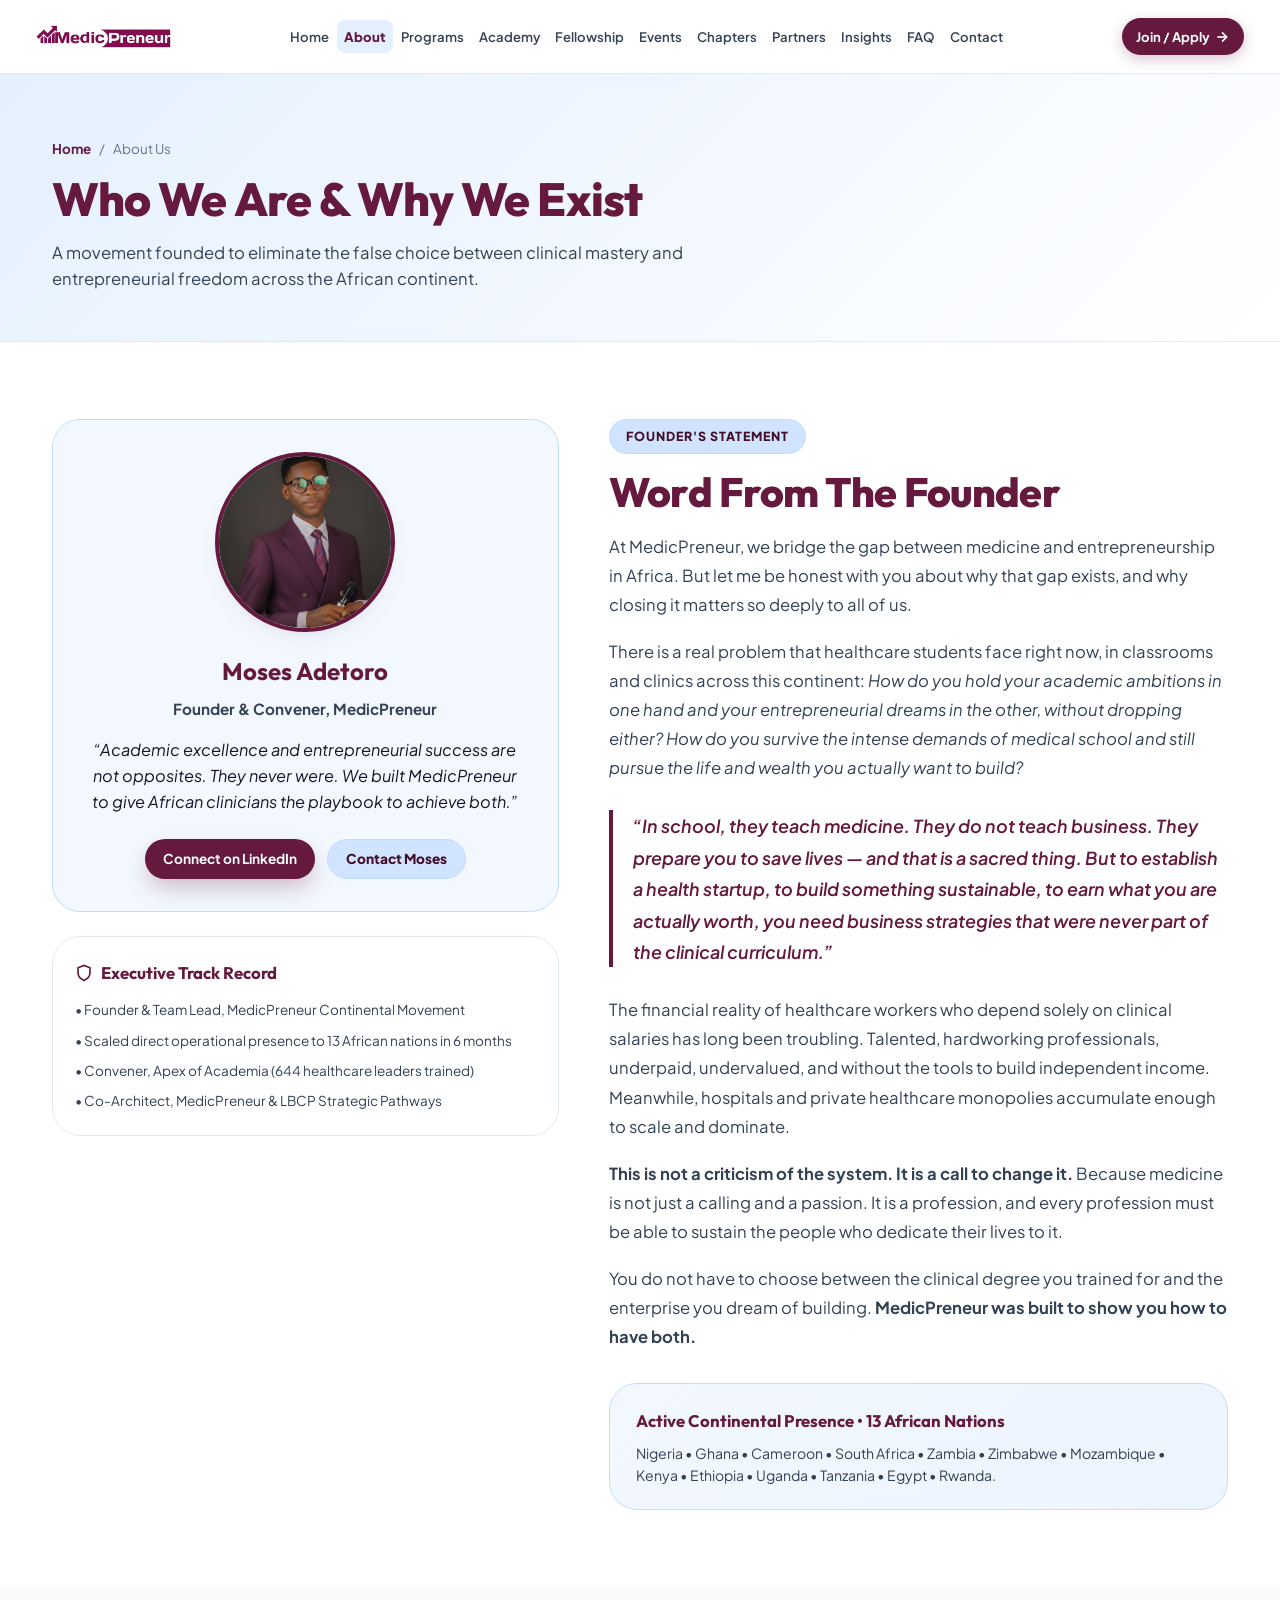
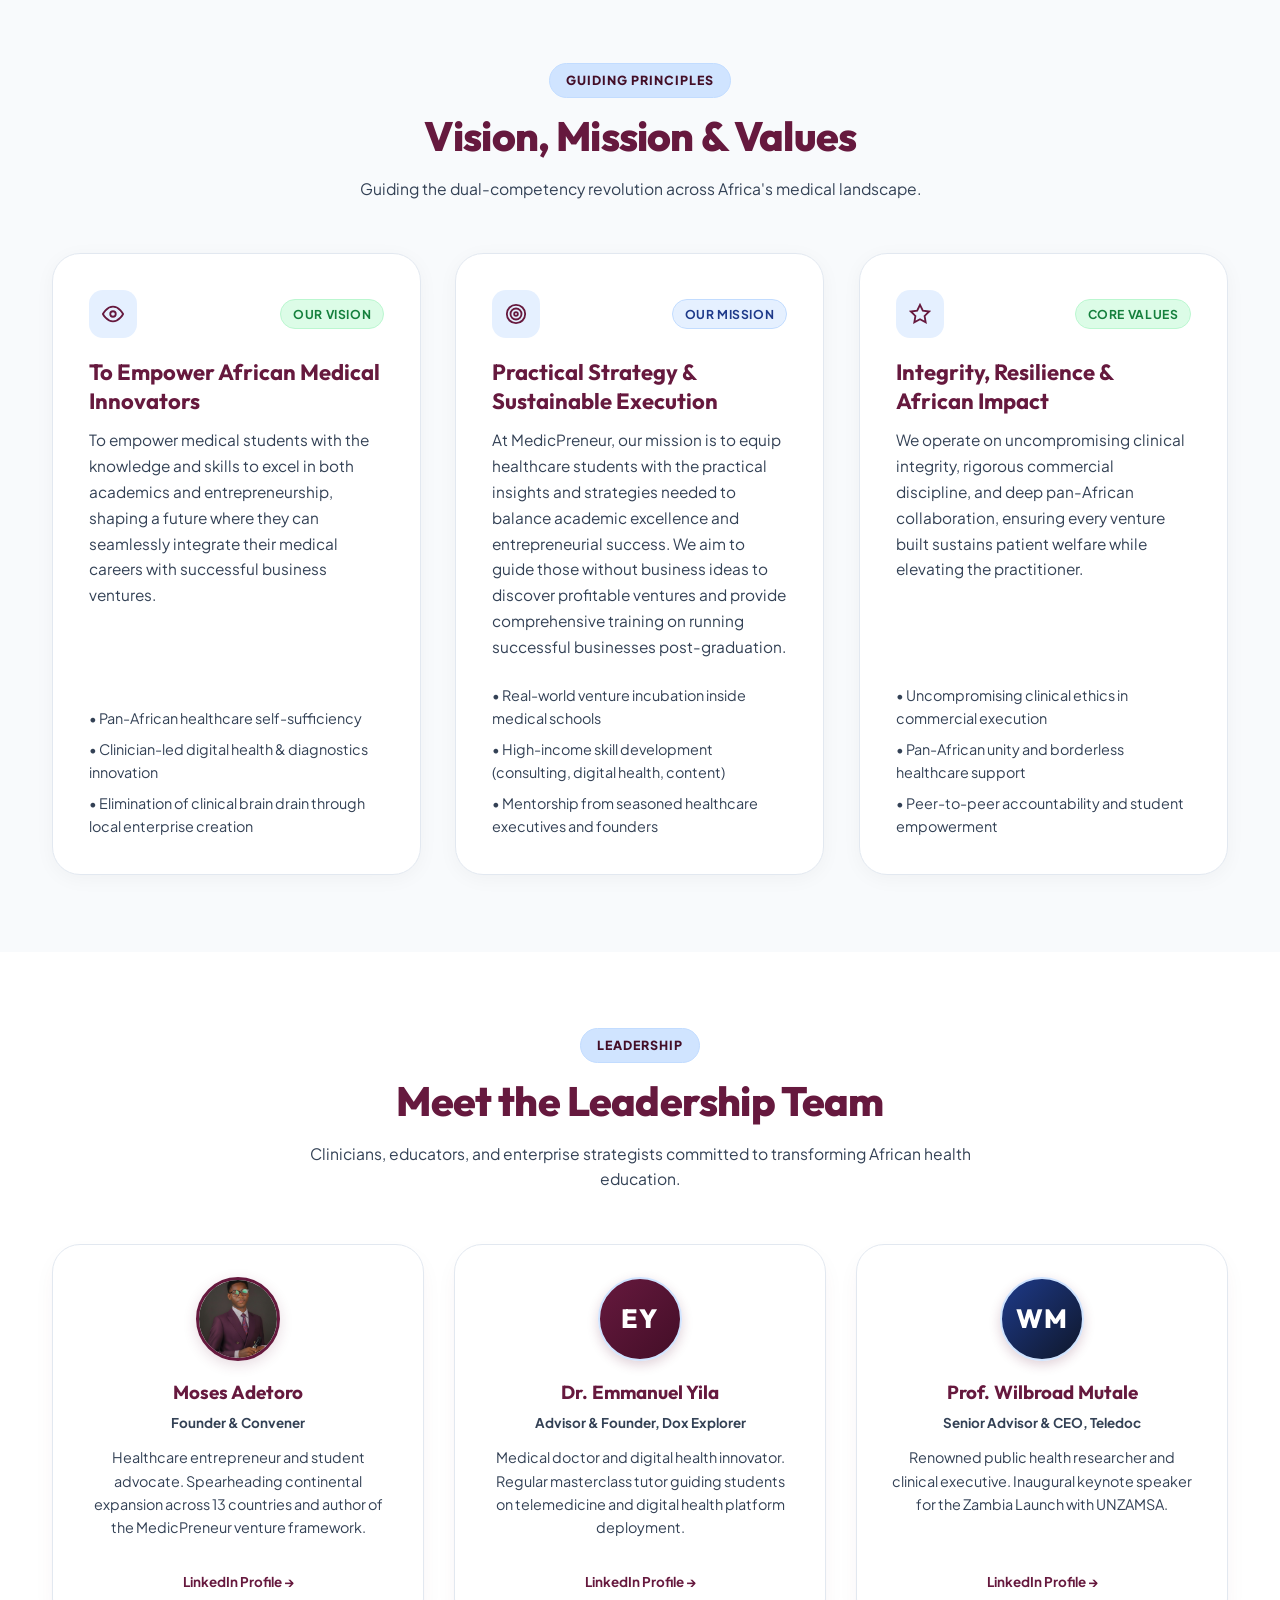
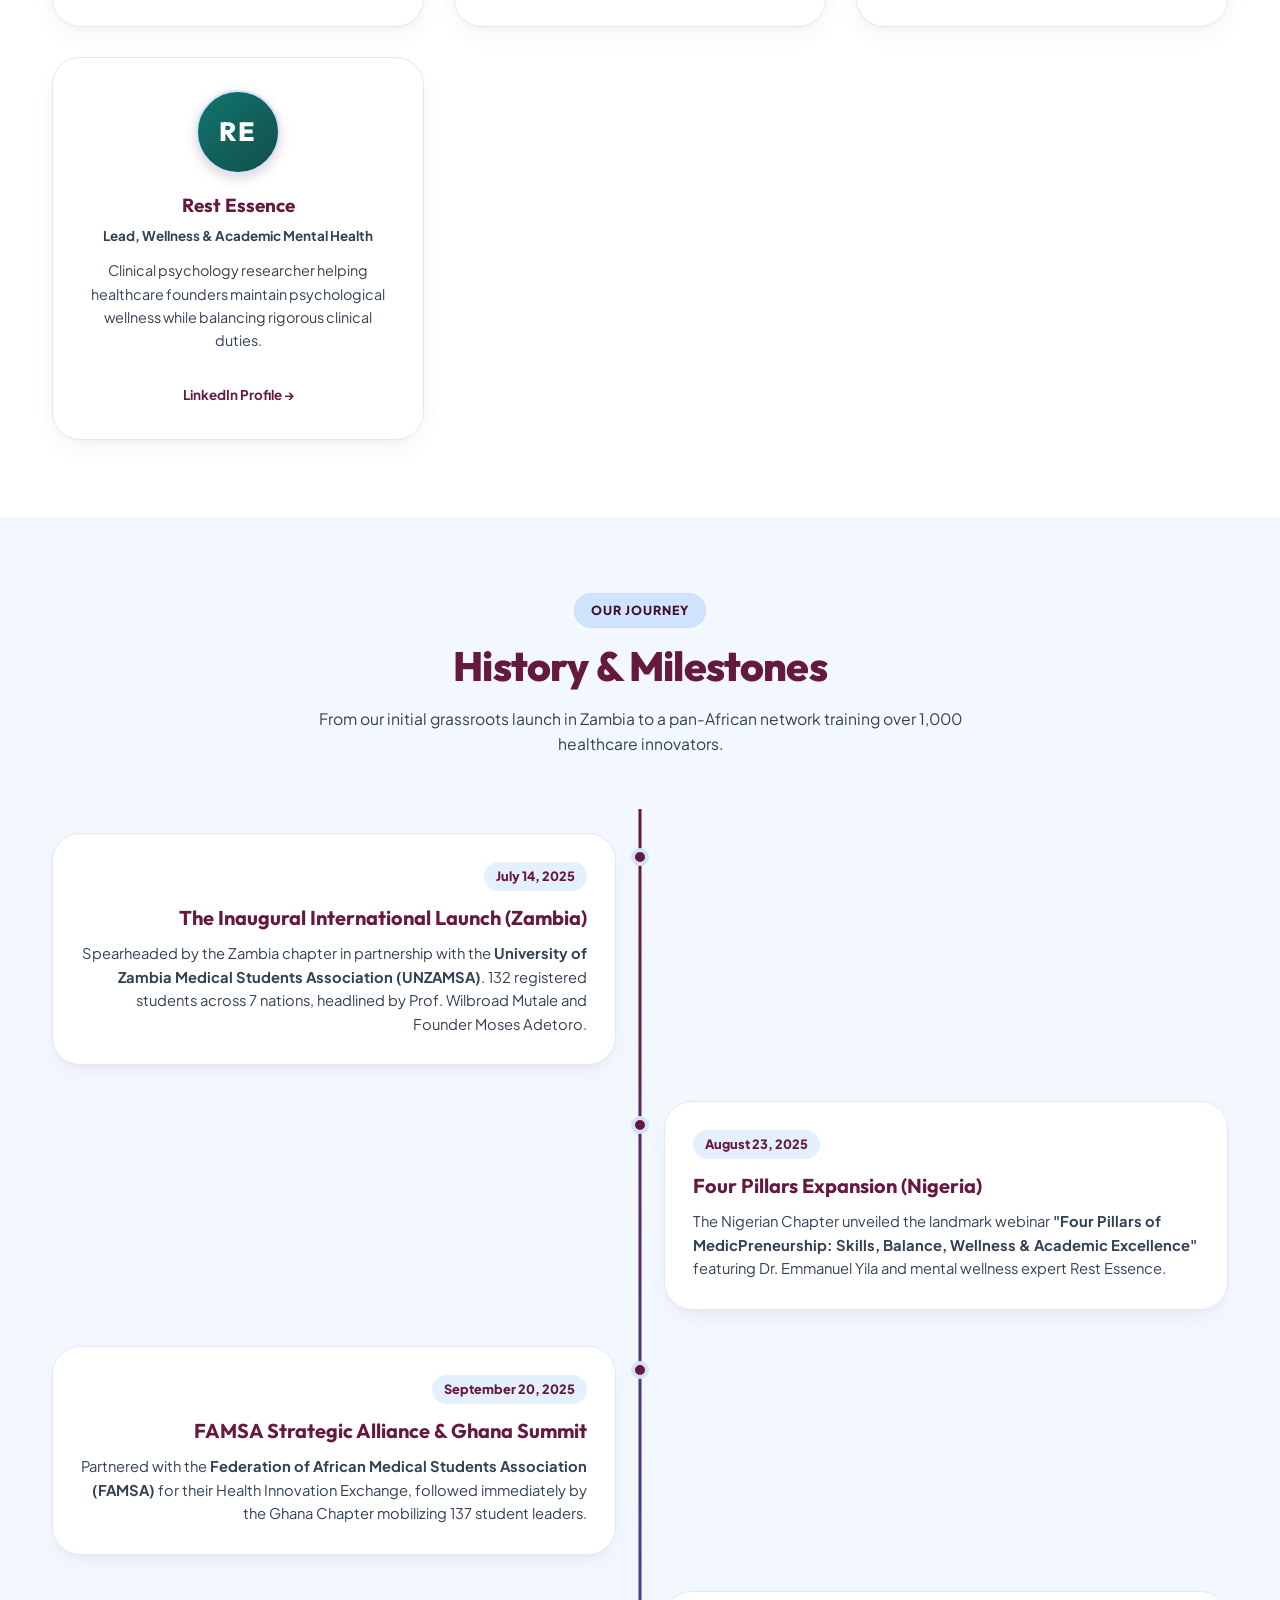
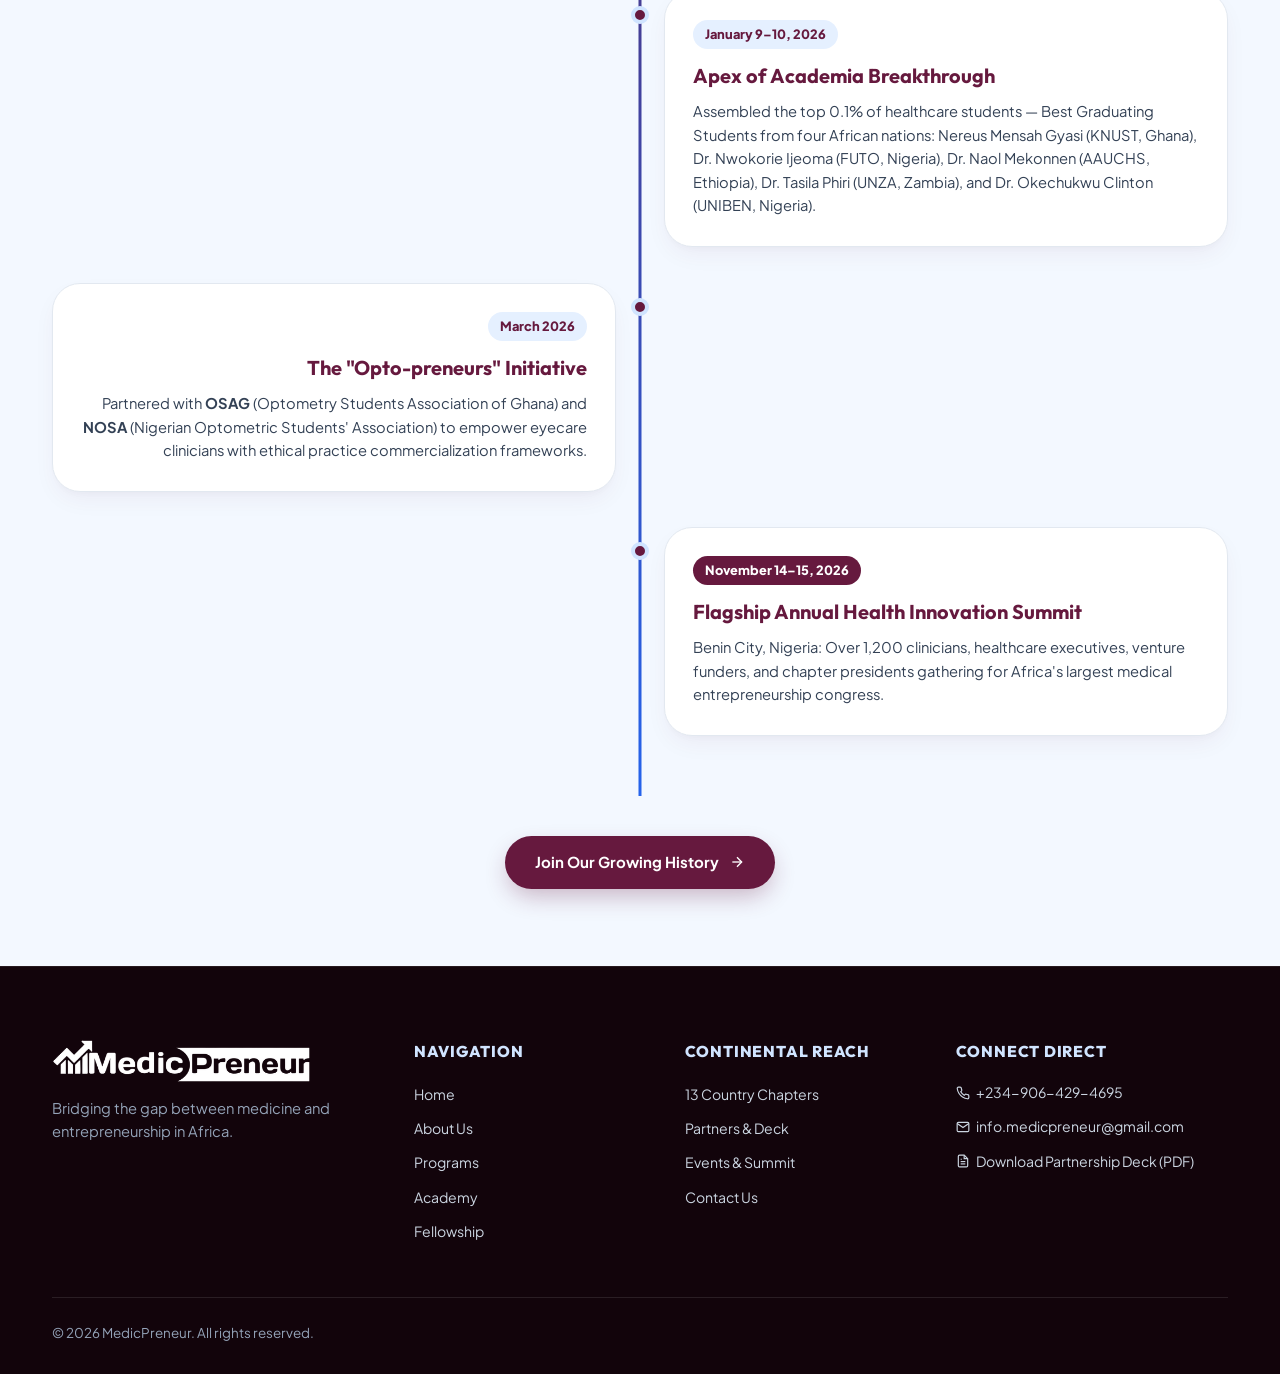
==== about.html @ ef079a03 "Initial commit: MedicPreneur official website with responsive navigation and PRD implementation" ====
<!DOCTYPE html>
<html lang="en">
<head>
  <meta charset="UTF-8">
  <meta name="viewport" content="width=device-width, initial-scale=1.0">
  <title>About Us | MedicPreneur - Founder's Story, Team &amp; Impact</title>
  <meta name="description" content="Discover the story behind MedicPreneur, founded by Moses Adetoro to bridge medicine and entrepreneurship across 13 African nations. Meet our leadership team and explore our journey.">

  <!-- Google Fonts -->
  <link rel="preconnect" href="https://fonts.googleapis.com">
  <link rel="preconnect" href="https://fonts.gstatic.com" crossorigin>
  <link href="https://fonts.googleapis.com/css2?family=Outfit:wght@500;600;700;800&family=Plus+Jakarta+Sans:wght@400;500;600;700;800&display=swap" rel="stylesheet">

  <link rel="stylesheet" href="styles.css">
</head>
<body>
  <div id="scroll-progress" class="scroll-progress-bar" aria-hidden="true"></div>

  <!-- Header -->
  <header class="navbar-wrapper" id="site-header">
    <div class="navbar-container">
      <a href="index.html" class="navbar-brand" aria-label="MedicPreneur Home">
        <img src="assets/images/medicpreneur_logo_clean.png" alt="MedicPreneur Logo" class="brand-logo-img">
      </a>

      <nav class="navbar-links" aria-label="Main Navigation">
        <ul class="nav-menu">
          <li><a href="index.html" class="nav-item">Home</a></li>
          <li><a href="about.html" class="nav-item active">About</a></li>
          <li><a href="programs.html" class="nav-item">Programs</a></li>
          <li><a href="academy.html" class="nav-item">Academy</a></li>
          <li><a href="fellowship.html" class="nav-item">Fellowship</a></li>
          <li><a href="events.html" class="nav-item">Events</a></li>
          <li><a href="chapters.html" class="nav-item">Chapters</a></li>
          <li><a href="partners.html" class="nav-item">Partners</a></li>
          <li><a href="blog.html" class="nav-item">Insights</a></li>
          <li><a href="faq.html" class="nav-item">FAQ</a></li>
          <li><a href="contact.html" class="nav-item">Contact</a></li>
        </ul>
      </nav>

      <div class="navbar-controls">
        <a href="apply.html" class="global-cta-btn">
          <span>Join / Apply</span>
          <svg viewBox="0 0 24 24" width="16" height="16" stroke="currentColor" stroke-width="2.5" fill="none"><path d="M5 12h14"></path><path d="m12 5 7 7-7 7"></path></svg>
        </a>

        <button id="mobile-toggle-btn" class="mobile-toggle-btn" aria-label="Open Navigation Menu">
          <span class="nav-icon-bar"></span>
          <span class="nav-icon-bar"></span>
          <span class="nav-icon-bar"></span>
        </button>
      </div>
    </div>
  </header>

    <!-- Mobile Drawer -->
    <div id="mobile-nav-drawer" class="mobile-nav-drawer" aria-hidden="true">
      <div class="drawer-header-row">
        <img src="assets/images/medicpreneur_logo_clean.png" alt="MedicPreneur" class="drawer-brand-img">
        <button id="close-drawer-btn" class="drawer-close-btn">&times;</button>
      </div>

      <nav class="drawer-links-nav">
        <ul class="drawer-menu-list">
          <li><a href="index.html" class="drawer-link">Home</a></li>
          <li><a href="about.html" class="drawer-link active">About Us &amp; Founder's Vision</a></li>
          <li><a href="programs.html" class="drawer-link">Programs &amp; Bootcamp</a></li>
          <li><a href="academy.html" class="drawer-link">MedicPreneur Academy</a></li>
          <li><a href="fellowship.html" class="drawer-link">Fellowship Program</a></li>
          <li><a href="ambassadors.html" class="drawer-link">Ambassador Network</a></li>
          <li><a href="events.html" class="drawer-link">Events &amp; Webinars</a></li>
          <li><a href="chapters.html" class="drawer-link">African Country Chapters</a></li>
          <li><a href="partners.html" class="drawer-link">Partners &amp; Deck</a></li>
          <li><a href="blog.html" class="drawer-link">Insights &amp; Stories</a></li>
          <li><a href="faq.html" class="drawer-link">Frequently Asked Questions</a></li>
          <li><a href="contact.html" class="drawer-link">Contact &amp; Regional Hubs</a></li>
        </ul>
      </nav>

      <div class="drawer-footer-row">
        <a href="apply.html" class="btn btn-burgundy btn-full">Join the Community / Apply</a>
      </div>
    </div>
    <div id="drawer-backdrop" class="drawer-backdrop"></div>

  <main>
    <!-- Page Hero Header -->
    <section class="page-hero-header">
      <div class="container">
        <ul class="breadcrumbs-list">
          <li><a href="index.html">Home</a></li>
          <li><span>/</span></li>
          <li><span>About Us</span></li>
        </ul>
        <h1 class="page-title">Who We Are &amp; Why We Exist</h1>
        <p class="page-subtitle">
          A movement founded to eliminate the false choice between clinical mastery and entrepreneurial freedom across the African continent.
        </p>
      </div>
    </section>

    <!-- ==============================================
         1. OUR STORY & FOUNDER'S LETTER (PRD 6.2)
         ============================================== -->
    <section class="section-spacing" style="background-color: #FFFFFF;">
      <div class="container">
        <div class="responsive-grid-story">
          <!-- Founder Image & Profile Card -->
          <div class="reveal-on-scroll">
            <div style="background-color: var(--blue-tint); border-radius: var(--radius-xl); padding: 32px; border: 1.5px solid var(--border-blue); text-align: center;">
              <img src="assets/images/founder_moses_adetoro.jpg" alt="Moses Adetoro - Founder of MedicPreneur" style="width: 180px; height: 180px; border-radius: 50%; object-fit: cover; margin: 0 auto 20px; border: 4px solid var(--burgundy-primary); box-shadow: var(--shadow-card);">
              <h3 style="font-family: var(--font-display); font-size: 1.5rem; color: var(--burgundy-primary); margin-bottom: 4px;">Moses Adetoro</h3>
              <span style="font-size: 0.95rem; font-weight: 700; color: var(--text-secondary); display: block; margin-bottom: 16px;">Founder &amp; Convener, MedicPreneur</span>
              <p style="font-style: italic; color: var(--text-main); font-size: 1.02rem; line-height: 1.6; margin-bottom: 24px;">
                &ldquo;Academic excellence and entrepreneurial success are not opposites. They never were. We built MedicPreneur to give African clinicians the playbook to achieve both.&rdquo;
              </p>
              <div style="display: flex; justify-content: center; gap: 12px; flex-wrap: wrap;">
                <a href="https://linkedin.com" target="_blank" class="btn btn-sm btn-burgundy">Connect on LinkedIn</a>
                <a href="contact.html" class="btn btn-sm btn-light-blue">Contact Moses</a>
              </div>
            </div>

            <!-- Founder Credentials Box (Replaces generic desk photo) -->
            <div style="margin-top: 24px; background: var(--bg-surface); border: 1.5px solid var(--border-light); border-radius: var(--radius-xl); padding: 22px; box-shadow: var(--shadow-sm);">
              <h4 style="font-family: var(--font-display); font-size: 1.05rem; color: var(--burgundy-primary); margin-bottom: 12px; display: flex; align-items: center; gap: 8px;">
                <svg viewBox="0 0 24 24" width="18" height="18" stroke="currentColor" stroke-width="2.2" fill="none"><path d="M12 22s8-4 8-10V5l-8-3-8 3v7c0 6 8 10 8 10z"></path></svg>
                <span>Executive Track Record</span>
              </h4>
              <ul style="font-size: 0.85rem; color: var(--text-secondary); line-height: 1.65; display: flex; flex-direction: column; gap: 8px;">
                <li>&bull; Founder &amp; Team Lead, MedicPreneur Continental Movement</li>
                <li>&bull; Scaled direct operational presence to 13 African nations in 6 months</li>
                <li>&bull; Convener, Apex of Academia (644 healthcare leaders trained)</li>
                <li>&bull; Co-Architect, MedicPreneur &amp; LBCP Strategic Pathways</li>
              </ul>
            </div>
          </div>

          <!-- The Narrative -->
          <div class="reveal-on-scroll">
            <span class="eyebrow-pill">FOUNDER'S STATEMENT</span>
            <h2 class="section-heading">Word From The Founder</h2>
            
            <div style="font-size: 1.04rem; line-height: 1.75; color: var(--text-secondary); display: flex; flex-direction: column; gap: 18px;">
              <p>
                At MedicPreneur, we bridge the gap between medicine and entrepreneurship in Africa. But let me be honest with you about why that gap exists, and why closing it matters so deeply to all of us.
              </p>
              <p>
                There is a real problem that healthcare students face right now, in classrooms and clinics across this continent: <em>How do you hold your academic ambitions in one hand and your entrepreneurial dreams in the other, without dropping either? How do you survive the intense demands of medical school and still pursue the life and wealth you actually want to build?</em>
              </p>
              
              <blockquote style="border-left: 4px solid var(--burgundy-primary); padding-left: 20px; font-style: italic; color: var(--burgundy-primary); font-weight: 600; font-size: 1.12rem; margin: 10px 0;">
                &ldquo;In school, they teach medicine. They do not teach business. They prepare you to save lives &mdash; and that is a sacred thing. But to establish a health startup, to build something sustainable, to earn what you are actually worth, you need business strategies that were never part of the clinical curriculum.&rdquo;
              </blockquote>

              <p>
                The financial reality of healthcare workers who depend solely on clinical salaries has long been troubling. Talented, hardworking professionals, underpaid, undervalued, and without the tools to build independent income. Meanwhile, hospitals and private healthcare monopolies accumulate enough to scale and dominate.
              </p>
              <p>
                <strong>This is not a criticism of the system. It is a call to change it.</strong> Because medicine is not just a calling and a passion. It is a profession, and every profession must be able to sustain the people who dedicate their lives to it.
              </p>
              <p>
                You do not have to choose between the clinical degree you trained for and the enterprise you dream of building. <strong>MedicPreneur was built to show you how to have both.</strong>
              </p>
              
              <!-- Continental Coverage Callout (Replaces duplicate workshop photo) -->
              <div style="margin-top: 14px; background: linear-gradient(135deg, var(--blue-tint) 0%, rgba(208, 228, 255, 0.4) 100%); border: 1.5px solid var(--border-blue); border-radius: var(--radius-xl); padding: 22px 26px;">
                <strong style="color: var(--burgundy-primary); font-family: var(--font-display); font-size: 1.05rem; display: block; margin-bottom: 6px;">
                  Active Continental Presence &bull; 13 African Nations
                </strong>
                <p style="font-size: 0.88rem; color: var(--text-secondary); line-height: 1.6; margin: 0;">
                  Nigeria &bull; Ghana &bull; Cameroon &bull; South Africa &bull; Zambia &bull; Zimbabwe &bull; Mozambique &bull; Kenya &bull; Ethiopia &bull; Uganda &bull; Tanzania &bull; Egypt &bull; Rwanda.
                </p>
              </div>
            </div>
          </div>
        </div>
      </div>
    </section>

    <!-- ==============================================
         2. VISION & MISSION (PRD 6.2)
         ============================================== -->
    <section class="section-spacing" style="background-color: var(--bg-main);">
      <div class="container">
        <div class="section-title-wrap text-center reveal-on-scroll">
          <span class="eyebrow-pill">GUIDING PRINCIPLES</span>
          <h2 class="section-heading">Vision, Mission &amp; Values</h2>
          <p class="section-desc">Guiding the dual-competency revolution across Africa's medical landscape.</p>
        </div>

        <div class="what-we-do-grid">
          <!-- Vision -->
          <div class="what-card reveal-on-scroll">
            <div class="what-card-header">
              <span class="icon-circle">
                <svg viewBox="0 0 24 24"><circle cx="12" cy="12" r="3"></circle><path d="M1 12s4-8 11-8 11 8 11 8-4 8-11 8-11-8-11-8z"></path></svg>
              </span>
              <span class="status-badge open">OUR VISION</span>
            </div>
            <h3>To Empower African Medical Innovators</h3>
            <p>
              To empower medical students with the knowledge and skills to excel in both academics and entrepreneurship, shaping a future where they can seamlessly integrate their medical careers with successful business ventures.
            </p>
            <ul style="font-size: 0.9rem; color: var(--text-secondary); line-height: 1.6; display: flex; flex-direction: column; gap: 8px;">
              <li>&bull; Pan-African healthcare self-sufficiency</li>
              <li>&bull; Clinician-led digital health &amp; diagnostics innovation</li>
              <li>&bull; Elimination of clinical brain drain through local enterprise creation</li>
            </ul>
          </div>

          <!-- Mission -->
          <div class="what-card reveal-on-scroll">
            <div class="what-card-header">
              <span class="icon-circle">
                <svg viewBox="0 0 24 24"><circle cx="12" cy="12" r="10"></circle><circle cx="12" cy="12" r="6"></circle><circle cx="12" cy="12" r="2"></circle></svg>
              </span>
              <span class="status-badge upcoming">OUR MISSION</span>
            </div>
            <h3>Practical Strategy &amp; Sustainable Execution</h3>
            <p>
              At MedicPreneur, our mission is to equip healthcare students with the practical insights and strategies needed to balance academic excellence and entrepreneurial success. We aim to guide those without business ideas to discover profitable ventures and provide comprehensive training on running successful businesses post-graduation.
            </p>
            <ul style="font-size: 0.9rem; color: var(--text-secondary); line-height: 1.6; display: flex; flex-direction: column; gap: 8px;">
              <li>&bull; Real-world venture incubation inside medical schools</li>
              <li>&bull; High-income skill development (consulting, digital health, content)</li>
              <li>&bull; Mentorship from seasoned healthcare executives and founders</li>
            </ul>
          </div>

          <!-- Core Values -->
          <div class="what-card reveal-on-scroll">
            <div class="what-card-header">
              <span class="icon-circle">
                <svg viewBox="0 0 24 24"><polygon points="12 2 15.09 8.26 22 9.27 17 14.14 18.18 21.02 12 17.77 5.82 21.02 7 14.14 2 9.27 8.91 8.26 12 2"></polygon></svg>
              </span>
              <span class="status-badge open">CORE VALUES</span>
            </div>
            <h3>Integrity, Resilience &amp; African Impact</h3>
            <p>
              We operate on uncompromising clinical integrity, rigorous commercial discipline, and deep pan-African collaboration, ensuring every venture built sustains patient welfare while elevating the practitioner.
            </p>
            <ul style="font-size: 0.9rem; color: var(--text-secondary); line-height: 1.6; display: flex; flex-direction: column; gap: 8px;">
              <li>&bull; Uncompromising clinical ethics in commercial execution</li>
              <li>&bull; Pan-African unity and borderless healthcare support</li>
              <li>&bull; Peer-to-peer accountability and student empowerment</li>
            </ul>
          </div>
        </div>
      </div>
    </section>

    <!-- ==============================================
         3. MEET THE TEAM (PRD 6.2: Grid with photo, name, role, bio, LinkedIn)
         ============================================== -->
    <section class="section-spacing" style="background-color: #FFFFFF;">
      <div class="container">
        <div class="section-title-wrap text-center reveal-on-scroll">
          <span class="eyebrow-pill">LEADERSHIP</span>
          <h2 class="section-heading">Meet the Leadership Team</h2>
          <p class="section-desc">Clinicians, educators, and enterprise strategists committed to transforming African health education.</p>
        </div>

        <div class="faculty-grid">
          <!-- Member 1: Founder -->
          <div class="faculty-card reveal-on-scroll">
            <img src="assets/images/founder_moses_adetoro.jpg" alt="Moses Adetoro" class="faculty-avatar">
            <h3 class="faculty-name">Moses Adetoro</h3>
            <span class="faculty-role">Founder &amp; Convener</span>
            <p class="faculty-bio">
              Healthcare entrepreneur and student advocate. Spearheading continental expansion across 13 countries and author of the MedicPreneur venture framework.
            </p>
            <div style="margin-top: 14px;">
              <a href="https://linkedin.com" target="_blank" class="what-card-link" style="font-size: 0.84rem;">LinkedIn Profile &rarr;</a>
            </div>
          </div>

          <!-- Member 2: Dr. Emmanuel Yila -->
          <div class="faculty-card reveal-on-scroll">
            <div class="avatar-badge-initials lg">EY</div>
            <h3 class="faculty-name">Dr. Emmanuel Yila</h3>
            <span class="faculty-role">Advisor &amp; Founder, Dox Explorer</span>
            <p class="faculty-bio">
              Medical doctor and digital health innovator. Regular masterclass tutor guiding students on telemedicine and digital health platform deployment.
            </p>
            <div style="margin-top: 14px;">
              <a href="https://linkedin.com" target="_blank" class="what-card-link" style="font-size: 0.84rem;">LinkedIn Profile &rarr;</a>
            </div>
          </div>

          <!-- Member 3: Prof. Wilbroad Mutale -->
          <div class="faculty-card reveal-on-scroll">
            <div class="avatar-badge-initials lg blue-bg">WM</div>
            <h3 class="faculty-name">Prof. Wilbroad Mutale</h3>
            <span class="faculty-role">Senior Advisor &amp; CEO, Teledoc</span>
            <p class="faculty-bio">
              Renowned public health researcher and clinical executive. Inaugural keynote speaker for the Zambia Launch with UNZAMSA.
            </p>
            <div style="margin-top: 14px;">
              <a href="https://linkedin.com" target="_blank" class="what-card-link" style="font-size: 0.84rem;">LinkedIn Profile &rarr;</a>
            </div>
          </div>

          <!-- Member 4: Rest Essence -->
          <div class="faculty-card reveal-on-scroll">
            <div class="avatar-badge-initials lg teal-bg">RE</div>
            <h3 class="faculty-name">Rest Essence</h3>
            <span class="faculty-role">Lead, Wellness &amp; Academic Mental Health</span>
            <p class="faculty-bio">
              Clinical psychology researcher helping healthcare founders maintain psychological wellness while balancing rigorous clinical duties.
            </p>
            <div style="margin-top: 14px;">
              <a href="https://linkedin.com" target="_blank" class="what-card-link" style="font-size: 0.84rem;">LinkedIn Profile &rarr;</a>
            </div>
          </div>
        </div>
      </div>
    </section>

    <!-- ==============================================
         4. HISTORY & IMPACT: Interactive Timeline (PRD 6.2)
         ============================================== -->
    <section class="section-spacing" style="background-color: var(--blue-tint);">
      <div class="container">
        <div class="section-title-wrap text-center reveal-on-scroll">
          <span class="eyebrow-pill">OUR JOURNEY</span>
          <h2 class="section-heading">History &amp; Milestones</h2>
          <p class="section-desc">From our initial grassroots launch in Zambia to a pan-African network training over 1,000 healthcare innovators.</p>
        </div>

        <div class="timeline-interactive-container">
          <!-- Milestone 1 -->
          <div class="timeline-row left reveal-on-scroll">
            <div class="timeline-content-card">
              <span class="timeline-date-badge">July 14, 2025</span>
              <h3 style="font-family: var(--font-display); font-size: 1.25rem; color: var(--burgundy-primary); margin-bottom: 8px;">The Inaugural International Launch (Zambia)</h3>
              <p style="font-size: 0.92rem; color: var(--text-secondary); line-height: 1.6;">
                Spearheaded by the Zambia chapter in partnership with the <strong>University of Zambia Medical Students Association (UNZAMSA)</strong>. 132 registered students across 7 nations, headlined by Prof. Wilbroad Mutale and Founder Moses Adetoro.
              </p>
            </div>
            <div class="timeline-center-dot"></div>
          </div>

          <!-- Milestone 2 -->
          <div class="timeline-row right reveal-on-scroll">
            <div class="timeline-content-card">
              <span class="timeline-date-badge">August 23, 2025</span>
              <h3 style="font-family: var(--font-display); font-size: 1.25rem; color: var(--burgundy-primary); margin-bottom: 8px;">Four Pillars Expansion (Nigeria)</h3>
              <p style="font-size: 0.92rem; color: var(--text-secondary); line-height: 1.6;">
                The Nigerian Chapter unveiled the landmark webinar <strong>"Four Pillars of MedicPreneurship: Skills, Balance, Wellness &amp; Academic Excellence"</strong> featuring Dr. Emmanuel Yila and mental wellness expert Rest Essence.
              </p>
            </div>
            <div class="timeline-center-dot"></div>
          </div>

          <!-- Milestone 3 -->
          <div class="timeline-row left reveal-on-scroll">
            <div class="timeline-content-card">
              <span class="timeline-date-badge">September 20, 2025</span>
              <h3 style="font-family: var(--font-display); font-size: 1.25rem; color: var(--burgundy-primary); margin-bottom: 8px;">FAMSA Strategic Alliance &amp; Ghana Summit</h3>
              <p style="font-size: 0.92rem; color: var(--text-secondary); line-height: 1.6;">
                Partnered with the <strong>Federation of African Medical Students Association (FAMSA)</strong> for their Health Innovation Exchange, followed immediately by the Ghana Chapter mobilizing 137 student leaders.
              </p>
            </div>
            <div class="timeline-center-dot"></div>
          </div>

          <!-- Milestone 4 -->
          <div class="timeline-row right reveal-on-scroll">
            <div class="timeline-content-card">
              <span class="timeline-date-badge">January 9&ndash;10, 2026</span>
              <h3 style="font-family: var(--font-display); font-size: 1.25rem; color: var(--burgundy-primary); margin-bottom: 8px;">Apex of Academia Breakthrough</h3>
              <p style="font-size: 0.92rem; color: var(--text-secondary); line-height: 1.6;">
                Assembled the top 0.1% of healthcare students &mdash; Best Graduating Students from four African nations: Nereus Mensah Gyasi (KNUST, Ghana), Dr. Nwokorie Ijeoma (FUTO, Nigeria), Dr. Naol Mekonnen (AAUCHS, Ethiopia), Dr. Tasila Phiri (UNZA, Zambia), and Dr. Okechukwu Clinton (UNIBEN, Nigeria).
              </p>
            </div>
            <div class="timeline-center-dot"></div>
          </div>

          <!-- Milestone 5 -->
          <div class="timeline-row left reveal-on-scroll">
            <div class="timeline-content-card">
              <span class="timeline-date-badge">March 2026</span>
              <h3 style="font-family: var(--font-display); font-size: 1.25rem; color: var(--burgundy-primary); margin-bottom: 8px;">The "Opto-preneurs" Initiative</h3>
              <p style="font-size: 0.92rem; color: var(--text-secondary); line-height: 1.6;">
                Partnered with <strong>OSAG</strong> (Optometry Students Association of Ghana) and <strong>NOSA</strong> (Nigerian Optometric Students' Association) to empower eyecare clinicians with ethical practice commercialization frameworks.
              </p>
            </div>
            <div class="timeline-center-dot"></div>
          </div>

          <!-- Milestone 6 -->
          <div class="timeline-row right reveal-on-scroll">
            <div class="timeline-content-card">
              <span class="timeline-date-badge" style="background-color: var(--burgundy-primary); color: #FFFFFF;">November 14&ndash;15, 2026</span>
              <h3 style="font-family: var(--font-display); font-size: 1.25rem; color: var(--burgundy-primary); margin-bottom: 8px;">Flagship Annual Health Innovation Summit</h3>
              <p style="font-size: 0.92rem; color: var(--text-secondary); line-height: 1.6;">
                Benin City, Nigeria: Over 1,200 clinicians, healthcare executives, venture funders, and chapter presidents gathering for Africa's largest medical entrepreneurship congress.
              </p>
            </div>
            <div class="timeline-center-dot"></div>
          </div>
        </div>

        <div style="text-align: center; margin-top: 40px;" class="reveal-on-scroll">
          <a href="apply.html" class="btn btn-burgundy">
            <span>Join Our Growing History</span>
            <svg viewBox="0 0 24 24" width="16" height="16" stroke="currentColor" stroke-width="2" fill="none"><path d="M5 12h14"></path><path d="m12 5 7 7-7 7"></path></svg>
          </a>
        </div>
      </div>
    </section>
  </main>

  <!-- Modern Footer -->
  <footer class="modern-site-footer">
    <div class="container">
      <div class="footer-top-grid">
        <div class="footer-brand-col">
          <img src="assets/images/medicpreneur_logo_clean.png" alt="MedicPreneur" style="height: 44px; filter: brightness(0) invert(1);">
          <p>Bridging the gap between medicine and entrepreneurship in Africa.</p>
        </div>
        <div>
          <h4 class="footer-col-title">Navigation</h4>
          <ul class="footer-links-list">
            <li><a href="index.html">Home</a></li>
            <li><a href="about.html">About Us</a></li>
            <li><a href="programs.html">Programs</a></li>
            <li><a href="academy.html">Academy</a></li>
            <li><a href="fellowship.html">Fellowship</a></li>
          </ul>
        </div>
        <div>
          <h4 class="footer-col-title">Continental Reach</h4>
          <ul class="footer-links-list">
            <li><a href="chapters.html">13 Country Chapters</a></li>
            <li><a href="partners.html">Partners &amp; Deck</a></li>
            <li><a href="events.html">Events &amp; Summit</a></li>
            <li><a href="contact.html">Contact Us</a></li>
          </ul>
        </div>
        <div>
          <h4 class="footer-col-title">Connect Direct</h4>
          <ul class="footer-links-list">
            <li>
              <a href="tel:+2349064294695">
                <svg viewBox="0 0 24 24"><path d="M22 16.92v3a2 2 0 0 1-2.18 2 19.79 19.79 0 0 1-8.63-3.07 19.5 19.5 0 0 1-6-6 19.79 19.79 0 0 1-3.07-8.67A2 2 0 0 1 4.11 2h3a2 2 0 0 1 2 1.72 12.84 12.84 0 0 0 .7 2.81 2 2 0 0 1-.45 2.11L8.09 9.91a16 16 0 0 0 6 6l1.27-1.27a2 2 0 0 1 2.11-.45 12.84 12.84 0 0 0 2.81.7A2 2 0 0 1 22 16.92z"></path></svg>
                <span>+234-906-429-4695</span>
              </a>
            </li>
            <li>
              <a href="mailto:info.medicpreneur@gmail.com">
                <svg viewBox="0 0 24 24"><path d="M4 4h16c1.1 0 2 .9 2 2v12c0 1.1-.9 2-2 2H4c-1.1 0-2-.9-2-2V6c0-1.1.9-2 2-2z"></path><polyline points="22,6 12,13 2,6"></polyline></svg>
                <span>info.medicpreneur@gmail.com</span>
              </a>
            </li>
            <li>
              <a href="MedicPreneur_LBCP_PARTNERSHIP_PATHWAYS.pdf" target="_blank">
                <svg viewBox="0 0 24 24"><path d="M14 2H6a2 2 0 0 0-2 2v16a2 2 0 0 0 2 2h12a2 2 0 0 0 2-2V8z"></path><polyline points="14 2 14 8 20 8"></polyline><line x1="16" y1="13" x2="8" y2="13"></line><line x1="16" y1="17" x2="8" y2="17"></line><polyline points="10 9 9 9 8 9"></polyline></svg>
                <span>Download Partnership Deck (PDF)</span>
              </a>
            </li>
          </ul>
        </div>
      </div>
      <div class="footer-bottom-row">
        <p>&copy; 2026 MedicPreneur. All rights reserved.</p>
      </div>
    </div>
  </footer>

  <script src="script.js"></script>
</body>
</html>
---- styles.css ----
/* ==========================================================================
   MEDICPRENEUR | MASTER DESIGN SYSTEM & RESPONSIVE STYLESHEET
   100% Responsive on All Screens (Mobile 320px -> 4K Desktop)
   Brand Colors: #66193E (Deep Burgundy) & #D0E4FF (Light Blue)
   Strictly Zero Emojis: Replaced with Scalable SVG Icons & Flag Tags
   ========================================================================== */

/* --------------------------------------------------------------------------
   1. Brand Design Tokens
   -------------------------------------------------------------------------- */
:root {
  /* PRD Brand Palette */
  --burgundy-primary: #66193E;
  --burgundy-deep: #430E27;
  --burgundy-dark: #501130;
  --burgundy-light: #7E224F;
  --burgundy-hover: #541334;
  --burgundy-subtle: #FDF2F7;
  
  --blue-light: #D0E4FF;
  --blue-soft: #E5F0FF;
  --blue-tint: #F3F8FF;
  --blue-accent: #2563EB;
  --blue-dark: #1E3A8A;
  --blue-muted: #94B8E8;
  
  /* Accent & Highlight Colors */
  --gold-accent: #D97706;
  --gold-soft: #FEF3C7;
  --teal-accent: #0D9488;
  --green-success: #15803D;
  --green-soft: #DCFCE7;
  --red-alert: #B91C1C;
  --red-soft: #FEE2E2;
  
  /* Neutrals & Surfaces */
  --bg-main: #F8FAFC;
  --bg-surface: #FFFFFF;
  --bg-subtle: #F1F5F9;
  --bg-elevated: #FFFFFF;
  --border-light: #E2E8F0;
  --border-burgundy: rgba(102, 25, 62, 0.18);
  --border-blue: #C2DCFF;
  
  /* High-Contrast Typography (WCAG AAA/AA Compliant) */
  --text-main: #0F172A;
  --text-secondary: #334155;
  --text-muted: #64748B;
  --text-burgundy: #66193E;
  --text-white: #FFFFFF;
  
  /* Dimensions & Spacing */
  --header-height: 74px;
  --max-width: 1240px;
  --max-width-narrow: 860px;
  --radius-sm: 8px;
  --radius-md: 14px;
  --radius-lg: 20px;
  --radius-xl: 28px;
  --radius-full: 9999px;
  
  /* Shadows */
  --shadow-subtle: 0 2px 10px rgba(15, 23, 42, 0.04);
  --shadow-card: 0 10px 25px -4px rgba(102, 25, 62, 0.06), 0 4px 10px -2px rgba(15, 23, 42, 0.03);
  --shadow-hover: 0 18px 36px -6px rgba(102, 25, 62, 0.14), 0 8px 16px -4px rgba(15, 23, 42, 0.04);
  --shadow-burgundy: 0 10px 25px -4px rgba(102, 25, 62, 0.32);
  --shadow-blue: 0 10px 25px -4px rgba(37, 99, 235, 0.16);
  
  /* Fonts */
  --font-body: 'Plus Jakarta Sans', system-ui, -apple-system, sans-serif;
  --font-display: 'Outfit', sans-serif;
  
  /* Transitions */
  --trans-fast: 0.18s ease;
  --trans-normal: 0.28s cubic-bezier(0.16, 1, 0.3, 1);
  --trans-smooth: 0.45s cubic-bezier(0.16, 1, 0.3, 1);
}

/* --------------------------------------------------------------------------
   2. Reset & Core Typography
   -------------------------------------------------------------------------- */
*, *::before, *::after {
  box-sizing: border-box;
  margin: 0;
  padding: 0;
}

html {
  scroll-behavior: smooth;
  scroll-padding-top: calc(var(--header-height) + 20px);
  font-size: 16px;
  -webkit-text-size-adjust: 100%;
  overflow-x: clip;
  max-width: 100vw;
}

body {
  font-family: var(--font-body);
  background-color: var(--bg-main);
  color: var(--text-main);
  line-height: 1.65;
  overflow-x: clip;
  width: 100%;
  max-width: 100vw;
  -webkit-font-smoothing: antialiased;
  -moz-osx-font-smoothing: grayscale;
}

img {
  max-width: 100%;
  height: auto;
  display: block;
}

a {
  color: inherit;
  text-decoration: none;
  transition: all var(--trans-fast);
}

button {
  cursor: pointer;
  border: none;
  background: none;
  font-family: inherit;
}

ul {
  list-style: none;
}

/* Fluid Containers */
.container {
  width: 100%;
  max-width: var(--max-width);
  margin: 0 auto;
  padding: 0 clamp(16px, 3.5vw, 32px);
}

.container-narrow {
  width: 100%;
  max-width: var(--max-width-narrow);
  margin: 0 auto;
  padding: 0 clamp(16px, 3.5vw, 32px);
}

.section-spacing {
  padding: clamp(48px, 6vw, 88px) 0;
}

/* Section Title Wrappers */
.section-title-wrap {
  margin-bottom: clamp(32px, 4vw, 56px);
}

.section-title-wrap.text-center {
  text-align: center;
}

.section-heading {
  font-family: var(--font-display);
  font-size: clamp(1.85rem, 3.2vw, 2.65rem);
  font-weight: 800;
  color: var(--burgundy-primary);
  line-height: 1.22;
  letter-spacing: -0.02em;
  margin-bottom: 14px;
}

.section-desc {
  font-size: clamp(0.98rem, 1.2vw, 1.12rem);
  color: var(--text-secondary);
  max-width: 680px;
  margin: 0 auto;
  line-height: 1.65;
}

/* Scroll Progress Bar */
.scroll-progress-bar {
  position: fixed;
  top: 0;
  left: 0;
  height: 3.5px;
  background: linear-gradient(90deg, var(--burgundy-primary), var(--blue-accent), var(--burgundy-light));
  width: 0%;
  z-index: 99999;
}

/* Scroll Reveal Animations */
.reveal-on-scroll {
  opacity: 0;
  transform: translateY(22px);
  transition: opacity 0.6s cubic-bezier(0.16, 1, 0.3, 1), transform 0.6s cubic-bezier(0.16, 1, 0.3, 1);
  will-change: opacity, transform;
}

.reveal-on-scroll.is-visible {
  opacity: 1;
  transform: translateY(0);
}

/* --------------------------------------------------------------------------
   3. Buttons, Pills, Badges & SVG Icons (Strictly No Emojis)
   -------------------------------------------------------------------------- */
.btn {
  display: inline-flex;
  align-items: center;
  justify-content: center;
  gap: 10px;
  padding: clamp(11px, 1.8vw, 14px) clamp(22px, 2.5vw, 30px);
  font-size: 0.94rem;
  font-weight: 700;
  border-radius: var(--radius-full);
  transition: all var(--trans-normal);
  cursor: pointer;
  text-align: center;
  white-space: nowrap;
}

.btn-burgundy {
  background-color: var(--burgundy-primary);
  color: var(--text-white);
  box-shadow: var(--shadow-burgundy);
}

.btn-burgundy:hover {
  background-color: var(--burgundy-hover);
  transform: translateY(-2px);
  box-shadow: 0 14px 28px -4px rgba(102, 25, 62, 0.38);
  color: var(--text-white);
}

.btn-light-blue {
  background-color: var(--blue-light);
  color: var(--burgundy-deep);
  border: 1.5px solid var(--border-blue);
  font-weight: 800;
}

.btn-light-blue:hover {
  background-color: #BED8FC;
  transform: translateY(-2px);
  box-shadow: var(--shadow-blue);
  color: var(--burgundy-deep);
}

.btn-outline-burgundy {
  background: transparent;
  color: var(--burgundy-primary);
  border: 2px solid var(--burgundy-primary);
}

.btn-outline-burgundy:hover {
  background: var(--burgundy-primary);
  color: var(--text-white);
  transform: translateY(-2px);
}

.btn-white {
  background: #FFFFFF;
  color: var(--burgundy-primary);
  box-shadow: var(--shadow-card);
}

.btn-white:hover {
  background: var(--blue-tint);
  transform: translateY(-2px);
  box-shadow: var(--shadow-hover);
}

.btn-sm {
  padding: 8px 18px;
  font-size: 0.85rem;
}

.btn-full {
  width: 100%;
}

/* Eyebrow & Status Pills */
.eyebrow-pill {
  display: inline-flex;
  align-items: center;
  gap: 8px;
  padding: 6px 16px;
  background-color: var(--blue-light);
  color: var(--burgundy-deep);
  font-size: 0.78rem;
  font-weight: 800;
  text-transform: uppercase;
  letter-spacing: 0.08em;
  border-radius: var(--radius-full);
  border: 1px solid var(--border-blue);
  margin-bottom: 14px;
}

.status-badge {
  display: inline-flex;
  align-items: center;
  gap: 6px;
  padding: 4px 12px;
  font-size: 0.76rem;
  font-weight: 700;
  border-radius: var(--radius-full);
  text-transform: uppercase;
  letter-spacing: 0.05em;
  white-space: nowrap;
}

.status-badge.open {
  background-color: var(--green-soft);
  color: var(--green-success);
  border: 1px solid #BBF7D0;
}

.status-badge.closed {
  background-color: var(--red-soft);
  color: var(--red-alert);
  border: 1px solid #FECACA;
}

.status-badge.upcoming {
  background-color: var(--blue-soft);
  color: var(--blue-dark);
  border: 1px solid var(--border-blue);
}

.badge-dot {
  width: 6.5px;
  height: 6.5px;
  border-radius: 50%;
  background-color: currentColor;
  display: inline-block;
}

/* Country Flag Pills (Replacing Country Emojis) */
.country-pill {
  display: inline-flex;
  align-items: center;
  gap: 8px;
  padding: 6px 14px;
  background-color: var(--bg-surface);
  border: 1.5px solid var(--border-light);
  border-radius: var(--radius-full);
  font-size: 0.88rem;
  font-weight: 700;
  color: var(--text-main);
  transition: all var(--trans-fast);
}

.country-pill:hover, .country-pill.active {
  border-color: var(--burgundy-primary);
  background-color: var(--blue-tint);
  color: var(--burgundy-primary);
  transform: translateY(-2px);
}

.country-badge-tag {
  display: inline-flex;
  align-items: center;
  justify-content: center;
  width: 32px;
  height: 24px;
  background-color: var(--blue-soft);
  color: var(--burgundy-primary);
  border-radius: var(--radius-sm);
  font-size: 0.72rem;
  font-weight: 800;
  letter-spacing: 0.06em;
  border: 1px solid var(--border-blue);
}

/* Clean SVG Icon Circles (Replacing Emojis) */
.icon-circle {
  width: 48px;
  height: 48px;
  border-radius: var(--radius-md);
  background-color: var(--blue-soft);
  color: var(--burgundy-primary);
  display: inline-flex;
  align-items: center;
  justify-content: center;
  flex-shrink: 0;
  transition: all var(--trans-fast);
}

.icon-circle svg {
  width: 22px;
  height: 22px;
  stroke: currentColor;
  stroke-width: 2;
  fill: none;
}

.what-card:hover .icon-circle {
  background-color: var(--burgundy-primary);
  color: var(--text-white);
}

/* --------------------------------------------------------------------------
   4. Header & Responsive Navigation
   -------------------------------------------------------------------------- */
.navbar-wrapper {
  position: sticky;
  top: 0;
  left: 0;
  right: 0;
  width: 100%;
  max-width: 100vw;
  height: var(--header-height);
  background-color: rgba(255, 255, 255, 0.95);
  backdrop-filter: blur(12px);
  -webkit-backdrop-filter: blur(12px);
  border-bottom: 1px solid var(--border-light);
  z-index: 1000;
  transition: all var(--trans-normal);
}

.navbar-wrapper.scrolled {
  background-color: rgba(255, 255, 255, 0.98);
  box-shadow: 0 4px 20px rgba(102, 25, 62, 0.08);
}

.navbar-container {
  display: flex;
  align-items: center;
  justify-content: space-between;
  height: 100%;
  max-width: var(--max-width);
  margin: 0 auto;
  padding: 0 clamp(16px, 3vw, 32px);
  gap: 16px;
}

.navbar-brand {
  display: flex;
  align-items: center;
  gap: 10px;
  flex-shrink: 0;
  text-decoration: none;
}

.brand-logo-img {
  height: clamp(34px, 4vw, 42px);
  width: auto;
  max-width: 160px;
  object-fit: contain;
  display: block;
  flex-shrink: 0;
  transition: height var(--trans-fast);
}

.navbar-links {
  display: flex;
  align-items: center;
  min-width: 0;
}

.nav-menu {
  display: flex;
  align-items: center;
  gap: 2px;
  list-style: none;
  margin: 0;
  padding: 0;
}

.nav-item {
  padding: 7px 11px;
  font-size: 0.88rem;
  font-weight: 600;
  color: var(--text-secondary);
  border-radius: var(--radius-sm);
  transition: all var(--trans-fast);
  white-space: nowrap;
  display: inline-block;
  text-decoration: none;
}

.nav-item:hover {
  color: var(--burgundy-primary);
  background-color: var(--blue-tint);
}

.nav-item.active {
  color: var(--burgundy-primary);
  background-color: var(--blue-soft);
  font-weight: 800;
}

.navbar-controls {
  display: flex;
  align-items: center;
  gap: 12px;
  flex-shrink: 0;
}

.global-cta-btn {
  background-color: var(--burgundy-primary);
  color: var(--text-white);
  padding: 9px 20px;
  border-radius: var(--radius-full);
  font-size: 0.88rem;
  font-weight: 700;
  box-shadow: 0 4px 14px rgba(102, 25, 62, 0.25);
  display: inline-flex;
  align-items: center;
  justify-content: center;
  gap: 6px;
  white-space: nowrap;
  flex-shrink: 0;
  text-decoration: none;
  transition: all var(--trans-fast);
}

.global-cta-btn:hover {
  background-color: var(--burgundy-hover);
  transform: translateY(-2px);
  box-shadow: 0 6px 18px rgba(102, 25, 62, 0.35);
  color: var(--text-white);
}

/* Mobile Hamburger Toggle */
.mobile-toggle-btn {
  display: none;
  flex-direction: column;
  justify-content: center;
  align-items: center;
  gap: 5px;
  width: 42px;
  height: 42px;
  border-radius: var(--radius-sm);
  background-color: var(--bg-subtle);
  border: 1px solid var(--border-light);
  cursor: pointer;
  flex-shrink: 0;
  padding: 0;
  transition: all var(--trans-fast);
}

.mobile-toggle-btn:hover {
  background-color: var(--blue-tint);
  border-color: var(--border-blue);
}

.nav-icon-bar {
  width: 22px;
  height: 2.2px;
  background-color: var(--burgundy-primary);
  border-radius: 2px;
  transition: transform 0.25s ease, opacity 0.25s ease;
  transform-origin: center;
}

.mobile-toggle-btn.active .nav-icon-bar:nth-child(1) {
  transform: translateY(7.2px) rotate(45deg);
}

.mobile-toggle-btn.active .nav-icon-bar:nth-child(2) {
  opacity: 0;
  transform: scaleX(0);
}

.mobile-toggle-btn.active .nav-icon-bar:nth-child(3) {
  transform: translateY(-7.2px) rotate(-45deg);
}

/* Mobile Slide-Out Drawer (Zero Overflow, GPU Accelerated) */
.mobile-nav-drawer {
  position: fixed;
  top: 0;
  right: 0;
  width: min(340px, 86vw);
  height: 100vh;
  height: 100dvh;
  background-color: var(--bg-surface);
  box-shadow: -10px 0 35px rgba(0, 0, 0, 0.25);
  z-index: 100001;
  display: none;
  flex-direction: column;
  overflow-y: auto;
  overscroll-behavior: contain;
  -webkit-overflow-scrolling: touch;
}

.mobile-nav-drawer.active {
  display: flex;
  transform: translateX(0);
  animation: drawerSlideIn 0.3s cubic-bezier(0.16, 1, 0.3, 1) forwards;
}

.mobile-nav-drawer.closing {
  display: flex;
  animation: drawerSlideOut 0.25s cubic-bezier(0.16, 1, 0.3, 1) forwards;
}

@keyframes drawerSlideIn {
  from {
    transform: translateX(100%);
    opacity: 0.8;
  }
  to {
    transform: translateX(0);
    opacity: 1;
  }
}

@keyframes drawerSlideOut {
  from {
    transform: translateX(0);
    opacity: 1;
  }
  to {
    transform: translateX(100%);
    opacity: 0.8;
  }
}

.drawer-header-row {
  display: flex;
  align-items: center;
  justify-content: space-between;
  padding: 16px 20px;
  border-bottom: 1px solid var(--border-light);
  background-color: var(--bg-surface);
  position: sticky;
  top: 0;
  z-index: 2;
  flex-shrink: 0;
}

.drawer-brand-img {
  height: 34px;
  width: auto;
  max-width: 140px;
  object-fit: contain;
}

.drawer-close-btn {
  width: 40px;
  height: 40px;
  display: inline-flex;
  align-items: center;
  justify-content: center;
  border-radius: var(--radius-sm);
  background-color: var(--bg-subtle);
  border: 1px solid var(--border-light);
  color: var(--text-secondary);
  font-size: 26px;
  line-height: 1;
  cursor: pointer;
  padding: 0;
  transition: all var(--trans-fast);
}

.drawer-close-btn:hover {
  background-color: var(--burgundy-subtle);
  color: var(--burgundy-primary);
  border-color: var(--border-burgundy);
}

.drawer-links-nav {
  padding: 12px 16px;
  flex: 1 1 auto;
}

.drawer-menu-list {
  list-style: none;
  padding: 0;
  margin: 0;
  display: flex;
  flex-direction: column;
  gap: 3px;
}

.drawer-link {
  display: flex;
  align-items: center;
  justify-content: space-between;
  min-height: 44px;
  padding: 10px 14px;
  font-size: 0.92rem;
  font-weight: 600;
  color: var(--text-secondary);
  border-radius: var(--radius-sm);
  text-decoration: none;
  transition: all var(--trans-fast);
}

.drawer-link:hover {
  color: var(--burgundy-primary);
  background-color: var(--blue-tint);
}

.drawer-link.active {
  color: var(--burgundy-primary);
  background-color: var(--blue-soft);
  font-weight: 700;
  border-left: 3px solid var(--burgundy-primary);
}

.drawer-footer-row {
  padding: 16px 20px;
  padding-bottom: max(16px, env(safe-area-inset-bottom));
  border-top: 1px solid var(--border-light);
  background-color: var(--bg-surface);
  position: sticky;
  bottom: 0;
  z-index: 2;
  flex-shrink: 0;
}

.drawer-backdrop {
  position: fixed;
  inset: 0;
  background-color: rgba(15, 23, 42, 0.6);
  backdrop-filter: blur(4px);
  -webkit-backdrop-filter: blur(4px);
  z-index: 100000;
  opacity: 0;
  visibility: hidden;
  pointer-events: none;
  transition: opacity 0.3s ease, visibility 0.3s ease;
}

.drawer-backdrop.active {
  opacity: 1;
  visibility: visible;
  pointer-events: auto;
}

/* --------------------------------------------------------------------------
   Header Responsive Breakpoints (320px to 4K Ultrawide)
   -------------------------------------------------------------------------- */

/* Laptop / Narrow Desktop (1181px to 1280px) */
@media (min-width: 1181px) and (max-width: 1280px) {
  .navbar-container {
    padding: 0 16px;
    gap: 8px;
  }
  .brand-logo-img {
    height: 36px;
    max-width: 135px;
  }
  .nav-menu {
    gap: 1px;
  }
  .nav-item {
    padding: 6px 7px;
    font-size: 0.82rem;
  }
  .global-cta-btn {
    padding: 8px 14px;
    font-size: 0.82rem;
    gap: 4px;
  }
}

/* Tablet & Mobile Breakpoint (<= 1180px) */
@media (max-width: 1180px) {
  .navbar-links {
    display: none !important;
  }
  .mobile-toggle-btn {
    display: flex !important;
  }
}

/* Medium & Small Mobile (<= 540px) */
@media (max-width: 540px) {
  :root {
    --header-height: 66px;
  }
  .navbar-container {
    padding: 0 14px;
    gap: 8px;
  }
  .brand-logo-img {
    height: 34px;
    max-width: 125px;
  }
  .navbar-controls {
    gap: 8px;
  }
  .global-cta-btn {
    padding: 7px 12px;
    font-size: 0.8rem;
    gap: 4px;
  }
  .global-cta-btn svg {
    width: 13px;
    height: 13px;
  }
  .mobile-toggle-btn {
    width: 38px;
    height: 38px;
    gap: 4px;
  }
  .nav-icon-bar {
    width: 20px;
    height: 2px;
  }
  .mobile-toggle-btn.active .nav-icon-bar:nth-child(1) {
    transform: translateY(6px) rotate(45deg);
  }
  .mobile-toggle-btn.active .nav-icon-bar:nth-child(3) {
    transform: translateY(-6px) rotate(-45deg);
  }
}

/* Ultra-Compact Mobile (<= 390px, e.g. iPhone SE, 375px, 360px, 320px) */
@media (max-width: 390px) {
  :root {
    --header-height: 62px;
  }
  .navbar-container {
    padding: 0 10px;
    gap: 6px;
  }
  .brand-logo-img {
    height: 30px;
    max-width: 110px;
  }
  .navbar-controls {
    gap: 6px;
  }
  .global-cta-btn {
    padding: 6px 10px;
    font-size: 0.76rem;
  }
  .mobile-toggle-btn {
    width: 36px;
    height: 36px;
  }
}

/* Smallest Screens (<= 340px) */
@media (max-width: 340px) {
  .brand-logo-img {
    height: 27px;
    max-width: 95px;
  }
  .global-cta-btn span {
    display: none;
  }
  .global-cta-btn {
    width: 34px;
    height: 34px;
    padding: 0;
    border-radius: var(--radius-full);
  }
  .global-cta-btn svg {
    margin: 0;
    width: 15px;
    height: 15px;
  }
}

/* --------------------------------------------------------------------------
   5. Hero Sections (Home & Internal Pages)
   -------------------------------------------------------------------------- */
.front-page-cover-section {
  position: relative;
  padding: clamp(48px, 6vw, 84px) 0;
  background: linear-gradient(135deg, #FFFFFF 0%, var(--blue-tint) 55%, #FFFFFF 100%);
  border-bottom: 1px solid var(--border-light);
  overflow: hidden;
}

.hero-split-grid {
  display: grid;
  grid-template-columns: 1.15fr 0.85fr;
  align-items: center;
  gap: clamp(32px, 5vw, 60px);
}

.hero-main-title {
  font-family: var(--font-display);
  font-size: clamp(2.1rem, 4.4vw, 3.6rem);
  font-weight: 800;
  color: var(--burgundy-primary);
  line-height: 1.14;
  letter-spacing: -0.025em;
  margin-bottom: 16px;
}

.hero-tagline {
  font-size: clamp(1.15rem, 1.8vw, 1.35rem);
  font-weight: 700;
  color: var(--text-main);
  line-height: 1.4;
  margin-bottom: 14px;
}

.hero-lead-desc {
  font-size: clamp(0.96rem, 1.2vw, 1.08rem);
  color: var(--text-secondary);
  line-height: 1.68;
  margin-bottom: 28px;
  max-width: 620px;
}

.hero-actions-row {
  display: flex;
  flex-wrap: wrap;
  align-items: center;
  gap: 14px;
  margin-bottom: 30px;
}

.hero-meta-line {
  display: flex;
  flex-wrap: wrap;
  align-items: center;
  gap: 12px;
  font-size: 0.86rem;
  color: var(--text-muted);
}

.hero-meta-link {
  display: inline-flex;
  align-items: center;
  gap: 6px;
  color: var(--burgundy-primary);
  font-weight: 700;
}

.hero-meta-link svg {
  width: 15px;
  height: 15px;
  stroke: currentColor;
  stroke-width: 2;
  fill: none;
}

.hero-map-card {
  background-color: var(--bg-surface);
  border-radius: var(--radius-xl);
  padding: clamp(16px, 2.5vw, 24px);
  box-shadow: var(--shadow-card);
  border: 1.5px solid var(--border-blue);
  text-align: center;
  position: relative;
}

.hero-map-badge {
  position: absolute;
  top: 16px;
  right: 16px;
  background-color: var(--burgundy-primary);
  color: var(--text-white);
  padding: 5px 12px;
  border-radius: var(--radius-full);
  font-size: 0.74rem;
  font-weight: 700;
  display: inline-flex;
  align-items: center;
  gap: 6px;
}

.hero-africa-map {
  width: 100%;
  max-height: 380px;
  object-fit: contain;
  margin: 12px 0;
}

.hero-map-caption {
  font-size: 0.84rem;
  font-weight: 700;
  color: var(--burgundy-primary);
  text-transform: uppercase;
  letter-spacing: 0.05em;
}

@media (max-width: 900px) {
  .hero-split-grid {
    grid-template-columns: 1fr;
    gap: 36px;
  }
}

/* Internal Page Header */
.page-hero-header {
  padding: clamp(40px, 5vw, 64px) 0 clamp(32px, 4vw, 48px);
  background: linear-gradient(135deg, var(--blue-soft) 0%, #FFFFFF 100%);
  border-bottom: 1px solid var(--border-light);
}

.breadcrumbs-list {
  display: flex;
  align-items: center;
  gap: 8px;
  font-size: 0.84rem;
  color: var(--text-muted);
  margin-bottom: 12px;
}

.breadcrumbs-list a {
  color: var(--burgundy-primary);
  font-weight: 700;
}

.page-title {
  font-family: var(--font-display);
  font-size: clamp(2rem, 3.8vw, 2.9rem);
  font-weight: 800;
  color: var(--burgundy-primary);
  line-height: 1.2;
  letter-spacing: -0.02em;
  margin-bottom: 12px;
}

.page-subtitle {
  font-size: clamp(1rem, 1.3vw, 1.14rem);
  color: var(--text-secondary);
  max-width: 740px;
  line-height: 1.6;
}

/* --------------------------------------------------------------------------
   6. Live Stats Ribbon (Animated Rolling Numbers)
   -------------------------------------------------------------------------- */
.stats-ribbon-section {
  background-color: var(--burgundy-primary);
  color: var(--text-white);
  padding: clamp(28px, 4vw, 42px) 0;
}

.stats-ribbon-grid {
  display: grid;
  grid-template-columns: repeat(4, 1fr);
  gap: 20px;
  text-align: center;
}

.stat-item {
  padding: 8px 12px;
  border-right: 1px solid rgba(255, 255, 255, 0.15);
}

.stat-item:last-child {
  border-right: none;
}

.stat-rolling-number {
  font-family: var(--font-display);
  font-size: clamp(2rem, 3.4vw, 2.8rem);
  font-weight: 800;
  color: #FFFFFF;
  line-height: 1.1;
  display: inline-block;
  margin-bottom: 6px;
}

.stat-label {
  display: block;
  font-size: 0.88rem;
  font-weight: 600;
  color: var(--blue-light);
  line-height: 1.35;
}

@media (max-width: 820px) {
  .stats-ribbon-grid {
    grid-template-columns: repeat(2, 1fr);
    row-gap: 24px;
  }
  .stat-item:nth-child(2) {
    border-right: none;
  }
}

@media (max-width: 480px) {
  .stats-ribbon-grid {
    grid-template-columns: 1fr;
    row-gap: 16px;
  }
  .stat-item {
    border-right: none;
    border-bottom: 1px solid rgba(255, 255, 255, 0.12);
    padding-bottom: 16px;
  }
  .stat-item:last-child {
    border-bottom: none;
    padding-bottom: 0;
  }
}

/* --------------------------------------------------------------------------
   7. Card Systems with Real Images & Generous Spacing
   -------------------------------------------------------------------------- */
.what-we-do-grid {
  display: grid;
  grid-template-columns: repeat(auto-fit, minmax(clamp(280px, 30vw, 360px), 1fr));
  gap: clamp(20px, 2.5vw, 30px);
}

.what-card {
  background-color: var(--bg-surface);
  border-radius: var(--radius-xl);
  padding: clamp(24px, 3vw, 34px);
  border: 1.5px solid var(--border-light);
  box-shadow: var(--shadow-card);
  transition: all var(--trans-normal);
  display: flex;
  flex-direction: column;
  justify-content: space-between;
  overflow: hidden;
  position: relative;
}

.what-card:hover {
  transform: translateY(-5px);
  box-shadow: var(--shadow-hover);
  border-color: var(--burgundy-primary);
}

.what-card-header {
  display: flex;
  align-items: center;
  justify-content: space-between;
  margin-bottom: 18px;
}

.what-card h3 {
  font-family: var(--font-display);
  font-size: clamp(1.22rem, 1.8vw, 1.4rem);
  font-weight: 700;
  color: var(--burgundy-primary);
  margin-bottom: 10px;
}

.what-card p {
  color: var(--text-secondary);
  font-size: 0.94rem;
  line-height: 1.62;
  margin-bottom: 22px;
  flex: 1;
}

.what-card-link {
  display: inline-flex;
  align-items: center;
  gap: 8px;
  font-weight: 700;
  color: var(--burgundy-primary);
  font-size: 0.92rem;
}

.what-card-link svg {
  width: 16px;
  height: 16px;
  stroke: currentColor;
  stroke-width: 2.2;
  fill: none;
  transition: transform var(--trans-fast);
}

.what-card-link:hover svg {
  transform: translateX(4px);
}

/* Card Visual Header (Rich Pictures) */
.card-image-top {
  width: 100%;
  aspect-ratio: 16/10;
  object-fit: cover;
  border-radius: var(--radius-md);
  margin-bottom: 18px;
  border: 1px solid var(--border-light);
  transition: transform var(--trans-smooth);
}

.what-card:hover .card-image-top {
  transform: scale(1.02);
}

/* --------------------------------------------------------------------------
   8. Flagship Summit Countdown Banner (100% Fluid & Mobile-Ready)
   -------------------------------------------------------------------------- */
.summit-countdown-banner {
  background: linear-gradient(135deg, var(--burgundy-deep) 0%, var(--burgundy-primary) 100%);
  color: var(--text-white);
  border-radius: var(--radius-xl);
  padding: clamp(24px, 4vw, 48px);
  box-shadow: var(--shadow-burgundy);
  position: relative;
  overflow: hidden;
  margin: clamp(24px, 4vw, 40px) 0;
}

.summit-grid {
  display: grid;
  grid-template-columns: 1.15fr 0.85fr;
  align-items: center;
  gap: clamp(24px, 3.5vw, 40px);
}

.summit-badge {
  display: inline-flex;
  align-items: center;
  gap: 8px;
  padding: 6px 14px;
  background-color: var(--blue-light);
  color: var(--burgundy-deep);
  border-radius: var(--radius-full);
  font-size: 0.76rem;
  font-weight: 800;
  text-transform: uppercase;
  letter-spacing: 0.06em;
  margin-bottom: 14px;
}

.summit-badge svg {
  width: 14px;
  height: 14px;
  stroke: currentColor;
  stroke-width: 2.2;
  fill: none;
}

.summit-title {
  font-family: var(--font-display);
  font-size: clamp(1.6rem, 2.8vw, 2.35rem);
  font-weight: 800;
  line-height: 1.2;
  margin-bottom: 12px;
}

.summit-meta {
  display: flex;
  flex-wrap: wrap;
  align-items: center;
  gap: clamp(10px, 2vw, 18px);
  font-size: 0.92rem;
  color: var(--blue-light);
  margin-bottom: 20px;
}

.summit-meta span {
  display: inline-flex;
  align-items: center;
  gap: 6px;
}

.summit-meta svg {
  width: 16px;
  height: 16px;
  stroke: currentColor;
  stroke-width: 2;
  fill: none;
}

/* Fluid Countdown Clock (Never wraps/overflows awkwardly) */
.countdown-clock {
  display: grid;
  grid-template-columns: repeat(4, 1fr);
  gap: clamp(8px, 1.8vw, 14px);
  background: rgba(0, 0, 0, 0.28);
  padding: clamp(14px, 2.5vw, 24px);
  border-radius: var(--radius-lg);
  border: 1px solid rgba(208, 228, 255, 0.22);
  text-align: center;
}

.clock-box {
  display: flex;
  flex-direction: column;
  min-width: 0;
}

.clock-val {
  font-family: var(--font-display);
  font-size: clamp(1.4rem, 3.6vw, 2.4rem);
  font-weight: 800;
  color: var(--blue-light);
  line-height: 1.1;
}

.clock-lbl {
  font-size: clamp(0.68rem, 1vw, 0.78rem);
  font-weight: 800;
  text-transform: uppercase;
  letter-spacing: 0.08em;
  color: #E2E8F0;
  margin-top: 4px;
}

@media (max-width: 900px) {
  .summit-grid {
    grid-template-columns: 1fr;
  }
}

/* --------------------------------------------------------------------------
   9. Course & Program Cards (Rich Layout)
   -------------------------------------------------------------------------- */
.courses-grid {
  display: grid;
  grid-template-columns: repeat(auto-fit, minmax(clamp(280px, 30vw, 350px), 1fr));
  gap: clamp(20px, 2.5vw, 30px);
}

.course-card {
  background-color: var(--bg-surface);
  border-radius: var(--radius-xl);
  border: 1.5px solid var(--border-light);
  box-shadow: var(--shadow-card);
  overflow: hidden;
  transition: all var(--trans-normal);
  display: flex;
  flex-direction: column;
}

.course-card:hover {
  transform: translateY(-5px);
  box-shadow: var(--shadow-hover);
  border-color: var(--burgundy-primary);
}

.course-thumb-wrap {
  width: 100%;
  aspect-ratio: 16/9;
  overflow: hidden;
  position: relative;
  background-color: var(--blue-soft);
}

.course-thumb-img {
  width: 100%;
  height: 100%;
  object-fit: cover;
  transition: transform var(--trans-smooth);
}

.course-card:hover .course-thumb-img {
  transform: scale(1.04);
}

.course-header {
  padding: 18px 24px 12px;
  display: flex;
  align-items: center;
  justify-content: space-between;
}

.course-body {
  padding: 0 24px 24px;
  flex: 1;
  display: flex;
  flex-direction: column;
  justify-content: space-between;
}

.course-body h3 {
  font-family: var(--font-display);
  font-size: clamp(1.18rem, 1.6vw, 1.32rem);
  font-weight: 700;
  color: var(--burgundy-primary);
  margin-bottom: 10px;
}

.course-body p {
  font-size: 0.92rem;
  color: var(--text-secondary);
  line-height: 1.6;
  margin-bottom: 18px;
}

.course-meta-tags {
  display: flex;
  flex-wrap: wrap;
  gap: 8px;
  margin-bottom: 18px;
}

.meta-tag {
  display: inline-flex;
  align-items: center;
  gap: 5px;
  font-size: 0.78rem;
  font-weight: 700;
  padding: 4px 10px;
  border-radius: var(--radius-sm);
  background-color: var(--bg-subtle);
  color: var(--text-secondary);
}

.meta-tag svg {
  width: 13px;
  height: 13px;
  stroke: currentColor;
  stroke-width: 2;
  fill: none;
}

.course-footer {
  display: flex;
  align-items: center;
  justify-content: space-between;
  padding-top: 16px;
  border-top: 1px solid var(--border-light);
}

.course-price {
  font-size: 1.05rem;
  font-weight: 800;
  color: var(--burgundy-primary);
}

/* --------------------------------------------------------------------------
   10. Events Grid & Lightbox Gallery
   -------------------------------------------------------------------------- */
.events-grid {
  display: grid;
  grid-template-columns: repeat(auto-fit, minmax(clamp(280px, 30vw, 350px), 1fr));
  gap: clamp(20px, 2.5vw, 30px);
}

.event-card {
  background-color: var(--bg-surface);
  border-radius: var(--radius-xl);
  border: 1.5px solid var(--border-light);
  box-shadow: var(--shadow-card);
  overflow: hidden;
  transition: all var(--trans-normal);
  display: flex;
  flex-direction: column;
}

.event-card:hover {
  transform: translateY(-5px);
  box-shadow: var(--shadow-hover);
  border-color: var(--burgundy-primary);
}

.event-media {
  position: relative;
  width: 100%;
  aspect-ratio: 16/10;
  overflow: hidden;
  background-color: var(--blue-soft);
}

.event-img {
  width: 100%;
  height: 100%;
  object-fit: cover;
  transition: transform var(--trans-smooth);
}

.event-card:hover .event-img {
  transform: scale(1.04);
}

.event-format-badge {
  position: absolute;
  top: 12px;
  right: 12px;
  background: rgba(15, 23, 42, 0.85);
  color: #FFFFFF;
  padding: 4px 10px;
  border-radius: var(--radius-full);
  font-size: 0.72rem;
  font-weight: 800;
  text-transform: uppercase;
  letter-spacing: 0.05em;
}

.event-details {
  padding: clamp(20px, 2.5vw, 26px);
  flex: 1;
  display: flex;
  flex-direction: column;
  justify-content: space-between;
}

.event-wat-time {
  font-size: 0.82rem;
  font-weight: 800;
  color: var(--burgundy-primary);
  margin-bottom: 8px;
  display: inline-flex;
  align-items: center;
  gap: 6px;
}

.event-wat-time svg {
  width: 14px;
  height: 14px;
  stroke: currentColor;
  stroke-width: 2.2;
  fill: none;
}

.event-title {
  font-family: var(--font-display);
  font-size: clamp(1.15rem, 1.6vw, 1.3rem);
  font-weight: 700;
  color: var(--text-main);
  margin-bottom: 8px;
  line-height: 1.35;
}

.event-desc {
  font-size: 0.9rem;
  color: var(--text-secondary);
  line-height: 1.55;
  margin-bottom: 18px;
}

/* Gallery Grid */
.gallery-grid {
  display: grid;
  grid-template-columns: repeat(auto-fill, minmax(clamp(220px, 22vw, 280px), 1fr));
  gap: clamp(14px, 2vw, 22px);
}

.gallery-item {
  position: relative;
  border-radius: var(--radius-lg);
  overflow: hidden;
  box-shadow: var(--shadow-subtle);
  cursor: pointer;
  aspect-ratio: 4/5;
  background-color: var(--bg-subtle);
}

.gallery-img {
  width: 100%;
  height: 100%;
  object-fit: cover;
  transition: transform var(--trans-smooth);
}

.gallery-item:hover .gallery-img {
  transform: scale(1.05);
}

.gallery-overlay {
  position: absolute;
  inset: 0;
  background: linear-gradient(to top, rgba(102, 25, 62, 0.9) 0%, transparent 60%);
  display: flex;
  align-items: flex-end;
  padding: 16px;
  opacity: 0;
  transition: opacity var(--trans-fast);
}

.gallery-item:hover .gallery-overlay {
  opacity: 1;
}

.gallery-caption-text {
  color: #FFFFFF;
  font-size: 0.85rem;
  font-weight: 700;
}

/* --------------------------------------------------------------------------
   11. Chapters Directory Grid & Search
   -------------------------------------------------------------------------- */
.chapters-search-bar {
  display: flex;
  flex-wrap: wrap;
  gap: 14px;
  margin-bottom: 32px;
  justify-content: space-between;
  align-items: center;
}

.search-input-wrap {
  position: relative;
  flex: 1;
  min-width: clamp(240px, 40vw, 360px);
}

.search-input-wrap input {
  width: 100%;
  padding: 12px 18px 12px 42px;
  border-radius: var(--radius-full);
  border: 1.5px solid var(--border-light);
  background-color: var(--bg-surface);
  font-size: 0.94rem;
  outline: none;
  transition: border-color var(--trans-fast);
}

.search-input-wrap input:focus {
  border-color: var(--burgundy-primary);
}

.search-input-wrap svg {
  position: absolute;
  left: 16px;
  top: 50%;
  transform: translateY(-50%);
  color: var(--text-muted);
  width: 18px;
  height: 18px;
  stroke: currentColor;
  stroke-width: 2;
  fill: none;
}

.filter-nav {
  display: flex;
  flex-wrap: wrap;
  gap: 8px;
}

.filter-btn {
  padding: 8px 16px;
  border-radius: var(--radius-full);
  font-size: 0.86rem;
  font-weight: 700;
  color: var(--text-secondary);
  background-color: var(--bg-surface);
  border: 1px solid var(--border-light);
  transition: all var(--trans-fast);
  white-space: nowrap;
}

.filter-btn:hover {
  border-color: var(--burgundy-primary);
  color: var(--burgundy-primary);
}

.filter-btn.active {
  background-color: var(--burgundy-primary);
  color: var(--text-white);
  border-color: var(--burgundy-primary);
}

.chapters-grid {
  display: grid;
  grid-template-columns: repeat(auto-fill, minmax(clamp(260px, 28vw, 320px), 1fr));
  gap: clamp(16px, 2vw, 24px);
}

.chapter-card {
  background-color: var(--bg-surface);
  border-radius: var(--radius-xl);
  padding: 24px;
  border: 1.5px solid var(--border-light);
  box-shadow: var(--shadow-card);
  transition: all var(--trans-normal);
  display: flex;
  flex-direction: column;
}

.chapter-card:hover {
  transform: translateY(-4px);
  border-color: var(--burgundy-primary);
  box-shadow: var(--shadow-hover);
}

.chapter-card-top {
  display: flex;
  align-items: center;
  gap: 12px;
  margin-bottom: 14px;
}

.chapter-country-name {
  font-family: var(--font-display);
  font-size: 1.25rem;
  font-weight: 800;
  color: var(--burgundy-primary);
}

.chapter-region {
  font-size: 0.78rem;
  color: var(--text-muted);
  text-transform: uppercase;
  font-weight: 700;
  letter-spacing: 0.05em;
}

.chapter-lead-info {
  margin-bottom: 18px;
  flex: 1;
}

.lead-name {
  font-weight: 700;
  color: var(--text-main);
  font-size: 0.96rem;
  display: block;
}

.lead-role {
  font-size: 0.84rem;
  color: var(--text-secondary);
}

.chapter-contact-link {
  display: inline-flex;
  align-items: center;
  gap: 6px;
  font-size: 0.84rem;
  color: var(--burgundy-primary);
  font-weight: 700;
  word-break: break-all;
}

.chapter-contact-link svg {
  width: 14px;
  height: 14px;
  stroke: currentColor;
  stroke-width: 2;
  fill: none;
  flex-shrink: 0;
}

/* --------------------------------------------------------------------------
   12. Faculty, Bootcamp & Milestones Layouts
   -------------------------------------------------------------------------- */
.faculty-grid {
  display: grid;
  grid-template-columns: repeat(auto-fit, minmax(clamp(240px, 24vw, 280px), 1fr));
  gap: clamp(20px, 2.5vw, 30px);
}

.faculty-card {
  background-color: var(--bg-surface);
  border-radius: var(--radius-xl);
  padding: clamp(22px, 3vw, 30px);
  border: 1.5px solid var(--border-light);
  box-shadow: var(--shadow-card);
  text-align: center;
  transition: all var(--trans-fast);
}

.faculty-card:hover {
  transform: translateY(-4px);
  border-color: var(--burgundy-primary);
}

.faculty-avatar {
  width: 96px;
  height: 96px;
  border-radius: 50%;
  object-fit: cover;
  margin: 0 auto 16px;
  border: 3px solid var(--blue-light);
}

.faculty-name {
  font-family: var(--font-display);
  font-size: 1.15rem;
  font-weight: 800;
  color: var(--burgundy-primary);
  margin-bottom: 4px;
}

.faculty-role {
  font-size: 0.84rem;
  color: var(--text-secondary);
  font-weight: 600;
  margin-bottom: 12px;
  display: block;
}

.faculty-bio {
  font-size: 0.88rem;
  color: var(--text-muted);
  line-height: 1.55;
}

/* Bootcamp Banner */
.bootcamp-banner {
  background: linear-gradient(135deg, var(--blue-soft) 0%, #FFFFFF 100%);
  border: 2px solid var(--border-blue);
  border-radius: var(--radius-xl);
  padding: clamp(24px, 4vw, 44px);
  box-shadow: var(--shadow-card);
}

.bootcamp-banner-grid {
  display: grid;
  grid-template-columns: 1.2fr 0.8fr;
  gap: clamp(24px, 4vw, 44px);
  align-items: center;
}

@media (max-width: 900px) {
  .bootcamp-banner-grid {
    grid-template-columns: 1fr;
  }
}

.sessions-accordion-grid {
  display: grid;
  grid-template-columns: repeat(auto-fit, minmax(clamp(260px, 30vw, 340px), 1fr));
  gap: 16px;
  margin-top: 32px;
}

.session-box {
  background-color: var(--bg-surface);
  border-radius: var(--radius-lg);
  padding: 20px;
  border: 1.5px solid var(--border-light);
  box-shadow: var(--shadow-subtle);
  transition: all var(--trans-fast);
}

.session-box:hover {
  border-color: var(--burgundy-primary);
  transform: translateY(-2px);
}

.session-num {
  display: inline-block;
  font-size: 0.76rem;
  font-weight: 800;
  color: var(--burgundy-primary);
  background-color: var(--blue-soft);
  padding: 3px 10px;
  border-radius: var(--radius-full);
  margin-bottom: 8px;
}

/* Interactive Timeline */
.timeline-interactive-container {
  position: relative;
  padding: 24px 0;
}

.timeline-interactive-container::before {
  content: '';
  position: absolute;
  top: 0;
  bottom: 0;
  left: 50%;
  width: 3px;
  background: linear-gradient(180deg, var(--burgundy-primary), var(--blue-accent));
  transform: translateX(-50%);
}

.timeline-row {
  display: grid;
  grid-template-columns: 1fr 1fr;
  gap: clamp(20px, 4vw, 48px);
  margin-bottom: clamp(24px, 4vw, 36px);
  position: relative;
}

.timeline-row.left .timeline-content-card {
  grid-column: 1;
  text-align: right;
}

.timeline-row.right .timeline-content-card {
  grid-column: 2;
  text-align: left;
}

.timeline-center-dot {
  position: absolute;
  top: 24px;
  left: 50%;
  width: 18px;
  height: 18px;
  background-color: var(--burgundy-primary);
  border: 4px solid var(--blue-light);
  border-radius: 50%;
  transform: translate(-50%, -50%);
  z-index: 3;
}

.timeline-content-card {
  background-color: var(--bg-surface);
  border-radius: var(--radius-xl);
  padding: clamp(20px, 2.5vw, 28px);
  border: 1.5px solid var(--border-light);
  box-shadow: var(--shadow-card);
}

.timeline-date-badge {
  display: inline-block;
  font-size: 0.8rem;
  font-weight: 800;
  color: var(--burgundy-primary);
  background-color: var(--blue-soft);
  padding: 4px 12px;
  border-radius: var(--radius-full);
  margin-bottom: 10px;
}

@media (max-width: 768px) {
  .timeline-interactive-container::before {
    left: 20px;
  }
  .timeline-row {
    grid-template-columns: 1fr;
    padding-left: 48px;
  }
  .timeline-row.left .timeline-content-card,
  .timeline-row.right .timeline-content-card {
    grid-column: 1;
    text-align: left;
  }
  .timeline-center-dot {
    left: 20px;
  }
}

/* --------------------------------------------------------------------------
   13. FAQ Accordion System
   -------------------------------------------------------------------------- */
.faq-category-nav {
  display: flex;
  flex-wrap: wrap;
  gap: 10px;
  justify-content: center;
  margin-bottom: 36px;
}

.faq-list {
  display: flex;
  flex-direction: column;
  gap: 14px;
  max-width: 860px;
  margin: 0 auto;
}

.faq-item {
  background-color: var(--bg-surface);
  border-radius: var(--radius-lg);
  border: 1.5px solid var(--border-light);
  overflow: hidden;
  transition: all var(--trans-fast);
}

.faq-item:hover {
  border-color: var(--border-blue);
}

.faq-question-btn {
  width: 100%;
  display: flex;
  align-items: center;
  justify-content: space-between;
  padding: clamp(16px, 2.5vw, 22px);
  font-family: var(--font-display);
  font-size: clamp(1.02rem, 1.5vw, 1.15rem);
  font-weight: 700;
  color: var(--burgundy-primary);
  text-align: left;
}

.faq-icon-arrow {
  width: 26px;
  height: 26px;
  border-radius: 50%;
  background-color: var(--blue-soft);
  display: flex;
  align-items: center;
  justify-content: center;
  transition: transform var(--trans-normal);
  flex-shrink: 0;
  margin-left: 14px;
}

.faq-icon-arrow svg {
  width: 14px;
  height: 14px;
  stroke: var(--burgundy-primary);
  stroke-width: 2.2;
  fill: none;
}

.faq-item.active .faq-icon-arrow {
  transform: rotate(180deg);
  background-color: var(--burgundy-primary);
}

.faq-item.active .faq-icon-arrow svg {
  stroke: #FFFFFF;
}

.faq-answer {
  max-height: 0;
  overflow: hidden;
  transition: max-height 0.35s cubic-bezier(0.16, 1, 0.3, 1), padding 0.3s ease;
  padding: 0 clamp(16px, 2.5vw, 22px);
  color: var(--text-secondary);
  font-size: 0.94rem;
  line-height: 1.65;
}

.faq-item.active .faq-answer {
  max-height: 400px;
  padding: 0 clamp(16px, 2.5vw, 22px) 20px;
}

/* --------------------------------------------------------------------------
   14. Forms & Clean Data Capture
   -------------------------------------------------------------------------- */
.form-card-wrapper {
  background-color: var(--bg-surface);
  border-radius: var(--radius-xl);
  padding: clamp(24px, 4vw, 44px);
  border: 1.5px solid var(--border-light);
  box-shadow: var(--shadow-card);
}

.modern-form {
  display: flex;
  flex-direction: column;
  gap: 18px;
}

.form-row-2 {
  display: grid;
  grid-template-columns: 1fr 1fr;
  gap: 18px;
}

@media (max-width: 680px) {
  .form-row-2 {
    grid-template-columns: 1fr;
  }
}

.input-wrap {
  display: flex;
  flex-direction: column;
  gap: 6px;
}

.input-wrap label {
  font-size: 0.86rem;
  font-weight: 700;
  color: var(--text-main);
}

.input-wrap input,
.input-wrap select,
.input-wrap textarea {
  width: 100%;
  padding: 12px 16px;
  border-radius: var(--radius-sm);
  border: 1.5px solid var(--border-light);
  background-color: #FFFFFF;
  font-family: var(--font-body);
  font-size: 0.94rem;
  color: var(--text-main);
  outline: none;
  transition: all var(--trans-fast);
}

.input-wrap input:focus,
.input-wrap select:focus,
.input-wrap textarea:focus {
  border-color: var(--burgundy-primary);
  box-shadow: 0 0 0 3px rgba(102, 25, 62, 0.12);
}

.honeypot-field {
  position: absolute !important;
  left: -9999px !important;
  width: 1px !important;
  height: 1px !important;
  overflow: hidden !important;
}

.consent-check-row {
  display: flex;
  align-items: flex-start;
  gap: 10px;
  font-size: 0.84rem;
  color: var(--text-secondary);
  line-height: 1.45;
}

.consent-check-row input[type="checkbox"] {
  margin-top: 3px;
  accent-color: var(--burgundy-primary);
}

/* Status Toggle Switch */
.status-toggle-card {
  background-color: var(--blue-tint);
  border: 1.5px solid var(--border-blue);
  border-radius: var(--radius-lg);
  padding: 16px 20px;
  display: flex;
  align-items: center;
  justify-content: space-between;
  margin-bottom: 24px;
}

.switch-label {
  font-size: 0.9rem;
  font-weight: 800;
  color: var(--burgundy-primary);
}

.status-switch {
  position: relative;
  display: inline-block;
  width: 52px;
  height: 28px;
  flex-shrink: 0;
}

.status-switch input {
  opacity: 0;
  width: 0;
  height: 0;
}

.slider-round {
  position: absolute;
  cursor: pointer;
  top: 0; left: 0; right: 0; bottom: 0;
  background-color: #CBD5E1;
  transition: 0.3s;
  border-radius: 34px;
}

.slider-round:before {
  position: absolute;
  content: "";
  height: 20px;
  width: 20px;
  left: 4px;
  bottom: 4px;
  background-color: white;
  transition: 0.3s;
  border-radius: 50%;
}

input:checked + .slider-round {
  background-color: var(--burgundy-primary);
}

input:checked + .slider-round:before {
  transform: translateX(24px);
}

/* --------------------------------------------------------------------------
   15. Application Tracks (apply.html)
   -------------------------------------------------------------------------- */
.application-tracks-grid {
  display: grid;
  grid-template-columns: repeat(auto-fit, minmax(clamp(240px, 28vw, 320px), 1fr));
  gap: clamp(16px, 2vw, 24px);
  margin-bottom: 36px;
}

.track-select-card {
  background-color: var(--bg-surface);
  border-radius: var(--radius-xl);
  padding: clamp(20px, 2.5vw, 28px);
  border: 2px solid var(--border-light);
  box-shadow: var(--shadow-subtle);
  cursor: pointer;
  transition: all var(--trans-fast);
  text-align: left;
}

.track-select-card:hover, .track-select-card.active {
  border-color: var(--burgundy-primary);
  background-color: var(--blue-tint);
  transform: translateY(-3px);
  box-shadow: var(--shadow-card);
}

.track-select-card h3 {
  font-family: var(--font-display);
  font-size: 1.18rem;
  font-weight: 800;
  color: var(--burgundy-primary);
  margin: 12px 0 6px;
}

.track-select-card p {
  font-size: 0.88rem;
  color: var(--text-secondary);
  line-height: 1.5;
}

/* --------------------------------------------------------------------------
   16. Testimonials
   -------------------------------------------------------------------------- */
.testimonials-grid {
  display: grid;
  grid-template-columns: repeat(auto-fit, minmax(clamp(280px, 30vw, 360px), 1fr));
  gap: clamp(20px, 2.5vw, 30px);
}

.testimonial-card {
  background-color: var(--bg-surface);
  border-radius: var(--radius-xl);
  padding: clamp(24px, 3vw, 32px);
  border: 1.5px solid var(--border-light);
  box-shadow: var(--shadow-card);
  display: flex;
  flex-direction: column;
  justify-content: space-between;
}

.testimonial-quote {
  font-size: 0.98rem;
  color: var(--text-main);
  line-height: 1.68;
  font-style: italic;
  margin-bottom: 22px;
}

.testimonial-author-row {
  display: flex;
  align-items: center;
  gap: 14px;
}

.testimonial-avatar {
  width: 48px;
  height: 48px;
  border-radius: 50%;
  object-fit: cover;
  border: 2px solid var(--blue-light);
}

.testimonial-name {
  font-weight: 800;
  color: var(--burgundy-primary);
  font-size: 0.95rem;
}

.testimonial-role-country {
  font-size: 0.8rem;
  color: var(--text-muted);
}

/* --------------------------------------------------------------------------
   17. Footer & Responsive Columns
   -------------------------------------------------------------------------- */
.modern-site-footer {
  background-color: #12040B;
  color: #E2E8F0;
  padding: clamp(48px, 6vw, 72px) 0 30px;
  border-top: 1px solid rgba(255, 255, 255, 0.08);
}

.footer-top-grid {
  display: grid;
  grid-template-columns: 1.4fr 1fr 1fr 1.2fr;
  gap: clamp(24px, 4vw, 44px);
  margin-bottom: 44px;
}

.footer-brand-col p {
  font-size: 0.92rem;
  color: #94A3B8;
  line-height: 1.6;
  margin-top: 14px;
  max-width: 320px;
}

.footer-col-title {
  font-family: var(--font-display);
  font-size: 0.98rem;
  font-weight: 800;
  color: var(--blue-light);
  margin-bottom: 16px;
  text-transform: uppercase;
  letter-spacing: 0.05em;
}

.footer-links-list li {
  margin-bottom: 8px;
}

.footer-links-list a, .footer-links-list span {
  color: #CBD5E1;
  font-size: 0.88rem;
  transition: color var(--trans-fast);
  display: inline-flex;
  align-items: center;
  gap: 6px;
}

.footer-links-list a:hover {
  color: var(--blue-light);
  padding-left: 4px;
}

.footer-links-list svg {
  width: 14px;
  height: 14px;
  stroke: currentColor;
  stroke-width: 2;
  fill: none;
  flex-shrink: 0;
}

.footer-bottom-row {
  display: flex;
  flex-wrap: wrap;
  align-items: center;
  justify-content: space-between;
  gap: 14px;
  padding-top: 24px;
  border-top: 1px solid rgba(255, 255, 255, 0.1);
  font-size: 0.84rem;
  color: #94A3B8;
}

@media (max-width: 960px) {
  .footer-top-grid {
    grid-template-columns: 1fr 1fr;
    row-gap: 36px;
  }
}

@media (max-width: 580px) {
  .footer-top-grid {
    grid-template-columns: 1fr;
  }
}

/* --------------------------------------------------------------------------
   18. Modals & Toast Alerts
   -------------------------------------------------------------------------- */
.modal-backdrop {
  position: fixed;
  inset: 0;
  background-color: rgba(15, 23, 42, 0.75);
  backdrop-filter: blur(5px);
  z-index: 10005;
  display: flex;
  align-items: center;
  justify-content: center;
  padding: 16px;
  opacity: 0;
  visibility: hidden;
  transition: all var(--trans-normal);
}

.modal-backdrop.active {
  opacity: 1;
  visibility: visible;
}

.modal-dialog {
  background-color: var(--bg-surface);
  border-radius: var(--radius-xl);
  width: 100%;
  max-width: 600px;
  max-height: 90vh;
  overflow-y: auto;
  padding: clamp(22px, 4vw, 36px);
  position: relative;
  box-shadow: 0 25px 50px -12px rgba(0, 0, 0, 0.35);
  transform: scale(0.95);
  transition: transform var(--trans-normal);
}

.modal-backdrop.active .modal-dialog {
  transform: scale(1);
}

.modal-close-btn {
  position: absolute;
  top: 18px;
  right: 18px;
  font-size: 28px;
  color: var(--text-muted);
  line-height: 1;
  padding: 4px;
}

.modal-close-btn:hover {
  color: var(--burgundy-primary);
}

.toast-container {
  position: fixed;
  bottom: 20px;
  right: 20px;
  display: flex;
  flex-direction: column;
  gap: 10px;
  z-index: 10010;
  pointer-events: none;
  max-width: calc(100vw - 40px);
}

.toast-msg {
  background-color: var(--burgundy-primary);
  color: #FFFFFF;
  padding: 13px 20px;
  border-radius: var(--radius-md);
  box-shadow: 0 10px 25px rgba(0, 0, 0, 0.2);
  font-size: 0.9rem;
  font-weight: 600;
  display: flex;
  align-items: center;
  gap: 10px;
  pointer-events: auto;
  animation: slideInToast 0.35s cubic-bezier(0.16, 1, 0.3, 1);
}

@keyframes slideInToast {
  from { transform: translateX(100%); opacity: 0; }
  to { transform: translateX(0); opacity: 1; }
}

/* --------------------------------------------------------------------------
   19. Responsive Layout Grids, Country Badges & Mobile Optimization
   -------------------------------------------------------------------------- */
.country-badge-tag {
  display: inline-flex;
  align-items: center;
  justify-content: center;
  min-width: 38px;
  height: 38px;
  background-color: var(--burgundy-primary);
  color: #FFFFFF;
  border-radius: var(--radius-md);
  font-family: var(--font-display);
  font-size: 0.85rem;
  font-weight: 800;
  letter-spacing: 0.05em;
  box-shadow: 0 4px 10px rgba(102, 25, 62, 0.2);
  flex-shrink: 0;
  transition: all var(--trans-fast);
}

.chapter-card:hover .country-badge-tag {
  background-color: var(--blue-accent);
  transform: scale(1.05);
}

.country-flag-badge {
  display: inline-flex;
  align-items: center;
  justify-content: center;
}

/* Responsive Grid Systems for Multi-Page Content */
.responsive-grid-2 {
  display: grid;
  grid-template-columns: 1fr 1fr;
  gap: clamp(24px, 4vw, 48px);
  align-items: center;
}

.responsive-grid-story {
  display: grid;
  grid-template-columns: 0.9fr 1.1fr;
  gap: clamp(28px, 4vw, 50px);
  align-items: start;
}

.responsive-grid-contact {
  display: grid;
  grid-template-columns: 0.95fr 1.05fr;
  gap: clamp(28px, 4vw, 48px);
  align-items: start;
}

.responsive-grid-partner {
  display: grid;
  grid-template-columns: repeat(auto-fit, minmax(clamp(280px, 28vw, 360px), 1fr));
  gap: clamp(20px, 2.5vw, 30px);
}

.feature-image-frame {
  position: relative;
  border-radius: var(--radius-xl);
  overflow: hidden;
  box-shadow: var(--shadow-card);
  border: 1px solid var(--border-light);
  background-color: var(--bg-subtle);
}

.feature-image-frame img {
  width: 100%;
  height: 100%;
  object-fit: cover;
  display: block;
}

/* Mobile & Tablet Media Queries (< 920px, < 640px, and < 540px) */
@media (max-width: 920px) {
  .responsive-grid-2,
  .responsive-grid-story,
  .responsive-grid-contact,
  .flagship-grid {
    grid-template-columns: 1fr;
    gap: 30px;
  }
}

@media (max-width: 640px) {
  .hero-actions-row {
    flex-direction: column;
    align-items: stretch;
  }

  .hero-actions-row .btn {
    width: 100%;
  }

  .flagship-program-card,
  .deck-download-card {
    padding: clamp(20px, 4vw, 28px) clamp(16px, 3.5vw, 22px);
  }

  .partners-logo-row {
    gap: 12px;
  }

  .partner-logo-item {
    min-width: 120px;
    padding: 10px 14px;
  }
}

@media (max-width: 540px) {
  .what-we-do-grid,
  .courses-grid,
  .events-grid,
  .testimonials-grid,
  .chapters-grid,
  .application-tracks-grid,
  .faculty-grid,
  .blog-grid,
  .partner-tier-grid {
    grid-template-columns: 1fr !important;
  }

  .testimonial-card,
  .what-card,
  .partner-tier-card,
  .blog-card-content,
  .faculty-card {
    padding: 22px 18px;
  }

  .mobile-nav-drawer {
    width: min(320px, 86vw);
  }

  .bootcamp-banner {
    padding: 20px 16px;
  }

  .form-card-wrapper {
    padding: 22px 16px;
  }

  .summit-countdown-banner {
    padding: 24px 16px;
  }

  .clock-box {
    min-width: 60px;
    padding: 8px 6px;
  }

  .clock-val {
    font-size: 1.5rem;
  }

  .clock-lbl {
    font-size: 0.65rem;
  }
}

/* --------------------------------------------------------------------------
   21. What We Do Grid & Cards (Modern, Balanced, No Forced Top Images)
   -------------------------------------------------------------------------- */
.what-we-do-grid {
  display: grid;
  grid-template-columns: repeat(auto-fit, minmax(clamp(270px, 28vw, 350px), 1fr));
  gap: clamp(22px, 2.8vw, 34px);
}

.what-card {
  background-color: var(--bg-surface);
  border-radius: var(--radius-xl);
  border: 1.5px solid var(--border-light);
  padding: clamp(26px, 3.2vw, 36px);
  box-shadow: 0 4px 20px rgba(0, 0, 0, 0.04);
  display: flex;
  flex-direction: column;
  transition: all var(--trans-normal);
  position: relative;
}

.what-card:hover {
  transform: translateY(-6px);
  box-shadow: 0 16px 36px rgba(102, 25, 62, 0.1);
  border-color: var(--burgundy-primary);
}

.what-card-header {
  display: flex;
  align-items: center;
  justify-content: space-between;
  margin-bottom: 20px;
}

.what-card h3 {
  font-family: var(--font-display);
  font-size: clamp(1.2rem, 2vw, 1.38rem);
  font-weight: 700;
  color: var(--burgundy-primary);
  margin-bottom: 12px;
  line-height: 1.3;
}

.what-card p {
  font-size: 0.96rem;
  line-height: 1.68;
  color: var(--text-secondary);
  margin-bottom: 24px;
  flex-grow: 1;
}

.what-card-link {
  display: inline-flex;
  align-items: center;
  gap: 8px;
  font-size: 0.92rem;
  font-weight: 700;
  color: var(--burgundy-primary);
  text-decoration: none;
  transition: all var(--trans-fast);
  margin-top: auto;
}

.what-card-link svg {
  width: 16px;
  height: 16px;
  stroke: currentColor;
  stroke-width: 2.2;
  fill: none;
  transition: transform var(--trans-fast);
}

.what-card-link:hover {
  color: var(--burgundy-deep);
}

.what-card-link:hover svg {
  transform: translateX(4px);
}

/* --------------------------------------------------------------------------
   22. Testimonials Grid & Avatar Monograms (Authentic, Generous Spacing)
   -------------------------------------------------------------------------- */
.testimonials-grid {
  display: grid;
  grid-template-columns: repeat(auto-fit, minmax(clamp(280px, 30vw, 360px), 1fr));
  gap: clamp(24px, 3vw, 36px);
}

.testimonial-card {
  background-color: #FFFFFF;
  border-radius: var(--radius-xl);
  border: 1.5px solid var(--border-blue);
  border-top: 4px solid var(--burgundy-primary);
  padding: clamp(26px, 3.2vw, 36px);
  box-shadow: 0 10px 30px rgba(102, 25, 62, 0.06);
  display: flex;
  flex-direction: column;
  justify-content: space-between;
  transition: all var(--trans-normal);
  position: relative;
}

.testimonial-card:hover {
  transform: translateY(-5px);
  box-shadow: 0 16px 40px rgba(102, 25, 62, 0.12);
  border-color: var(--burgundy-primary);
}

.testimonial-tag {
  display: inline-flex;
  align-items: center;
  gap: 6px;
  font-size: 0.74rem;
  font-weight: 800;
  text-transform: uppercase;
  letter-spacing: 0.05em;
  color: var(--burgundy-primary);
  background-color: var(--blue-tint);
  padding: 4px 10px;
  border-radius: var(--radius-full);
  margin-bottom: 16px;
  width: fit-content;
}

.testimonial-quote {
  font-size: 1.01rem;
  line-height: 1.74;
  color: var(--text-main);
  font-style: italic;
  margin-bottom: 24px;
  flex-grow: 1;
}

.testimonial-author-row {
  display: flex;
  align-items: center;
  gap: 14px;
  padding-top: 18px;
  border-top: 1px solid var(--border-light);
  margin-top: auto;
}

.testimonial-name {
  font-family: var(--font-display);
  font-size: 1.05rem;
  font-weight: 700;
  color: var(--burgundy-primary);
  margin-bottom: 3px;
}

.testimonial-role-country {
  font-size: 0.82rem;
  font-weight: 600;
  color: var(--text-secondary);
  display: block;
}

/* Avatar Initials Badges (Replaces fake/misplaced stock photos) */
.avatar-badge-initials {
  width: 48px;
  height: 48px;
  min-width: 48px;
  border-radius: 50%;
  background: linear-gradient(135deg, var(--burgundy-primary) 0%, var(--burgundy-deep) 100%);
  color: #FFFFFF;
  font-family: var(--font-display);
  font-size: 1.02rem;
  font-weight: 800;
  display: flex;
  align-items: center;
  justify-content: center;
  letter-spacing: 0.04em;
  box-shadow: 0 4px 12px rgba(102, 25, 62, 0.2);
  border: 2px solid var(--blue-light);
  user-select: none;
}

.avatar-badge-initials.blue-bg {
  background: linear-gradient(135deg, #1E3A8A 0%, #0F172A 100%);
}

.avatar-badge-initials.teal-bg {
  background: linear-gradient(135deg, #0F766E 0%, #134E4A 100%);
}

.avatar-badge-initials.lg {
  width: 84px;
  height: 84px;
  min-width: 84px;
  font-size: 1.65rem;
  margin: 0 auto 16px;
}

/* --------------------------------------------------------------------------
   23. Faculty Profiles & Cards (Clean Monograms When Photos Aren't Available)
   -------------------------------------------------------------------------- */
.faculty-grid {
  display: grid;
  grid-template-columns: repeat(auto-fit, minmax(clamp(250px, 24vw, 290px), 1fr));
  gap: clamp(20px, 2.5vw, 30px);
}

.faculty-card {
  background-color: var(--bg-surface);
  border-radius: var(--radius-xl);
  border: 1.5px solid var(--border-light);
  padding: clamp(24px, 3vw, 32px);
  text-align: center;
  box-shadow: var(--shadow-card);
  transition: all var(--trans-normal);
  display: flex;
  flex-direction: column;
  align-items: center;
}

.faculty-card:hover {
  transform: translateY(-5px);
  box-shadow: var(--shadow-hover);
  border-color: var(--burgundy-primary);
}

.faculty-avatar {
  width: 84px;
  height: 84px;
  border-radius: 50%;
  object-fit: cover;
  margin-bottom: 16px;
  border: 3px solid var(--burgundy-primary);
  box-shadow: 0 4px 14px rgba(102, 25, 62, 0.16);
}

.faculty-name {
  font-family: var(--font-display);
  font-size: 1.18rem;
  font-weight: 700;
  color: var(--burgundy-primary);
  margin-bottom: 4px;
}

.faculty-role {
  font-size: 0.84rem;
  font-weight: 700;
  color: var(--text-secondary);
  margin-bottom: 12px;
  display: block;
}

.faculty-bio {
  font-size: 0.9rem;
  line-height: 1.62;
  color: var(--text-secondary);
  margin-bottom: 14px;
  flex-grow: 1;
}

/* --------------------------------------------------------------------------
   24. Partners Strip & Logos Row
   -------------------------------------------------------------------------- */
.partners-strip-section {
  background-color: var(--blue-tint);
  padding: clamp(34px, 4vw, 50px) 0;
  border-top: 1px solid var(--border-blue);
  border-bottom: 1px solid var(--border-blue);
}

.partners-strip-title {
  text-align: center;
  font-size: 0.84rem;
  font-weight: 800;
  text-transform: uppercase;
  letter-spacing: 0.1em;
  color: var(--burgundy-primary);
  margin-bottom: 22px;
}

.partners-logo-row {
  display: flex;
  flex-wrap: wrap;
  justify-content: center;
  align-items: center;
  gap: clamp(14px, 2.5vw, 28px);
}

.partner-logo-item {
  background-color: #FFFFFF;
  border: 1px solid var(--border-blue);
  border-radius: var(--radius-lg);
  padding: 12px 20px;
  display: flex;
  flex-direction: column;
  align-items: center;
  justify-content: center;
  min-width: 140px;
  box-shadow: 0 4px 12px rgba(0, 0, 0, 0.03);
  transition: all var(--trans-fast);
}

.partner-logo-item:hover {
  transform: translateY(-3px);
  border-color: var(--burgundy-primary);
  box-shadow: 0 8px 20px rgba(102, 25, 62, 0.1);
}

.partner-logo-item strong {
  font-family: var(--font-display);
  font-size: 1.2rem;
  font-weight: 800;
  color: var(--burgundy-primary);
  letter-spacing: 0.04em;
}

.partner-logo-item span {
  font-size: 0.72rem;
  font-weight: 600;
  color: var(--text-secondary);
  text-align: center;
  max-width: 130px;
}

/* --------------------------------------------------------------------------
   25. Blog Grid & Articles Cards
   -------------------------------------------------------------------------- */
.blog-grid {
  display: grid;
  grid-template-columns: repeat(auto-fit, minmax(clamp(280px, 28vw, 360px), 1fr));
  gap: clamp(22px, 3vw, 34px);
}

.blog-card {
  background-color: #FFFFFF;
  border-radius: var(--radius-xl);
  border: 1.5px solid var(--border-light);
  overflow: hidden;
  box-shadow: var(--shadow-card);
  display: flex;
  flex-direction: column;
  transition: all var(--trans-normal);
}

.blog-card:hover {
  transform: translateY(-6px);
  box-shadow: var(--shadow-hover);
  border-color: var(--burgundy-primary);
}

.blog-card-media {
  position: relative;
  width: 100%;
  aspect-ratio: 16/9;
  overflow: hidden;
  background-color: var(--bg-subtle);
}

.blog-card-img {
  width: 100%;
  height: 100%;
  object-fit: cover;
  transition: transform 0.4s ease;
}

.blog-card:hover .blog-card-img {
  transform: scale(1.05);
}

.blog-card-content {
  padding: clamp(20px, 2.5vw, 28px);
  display: flex;
  flex-direction: column;
  flex-grow: 1;
}

.blog-category-tag {
  display: inline-block;
  font-size: 0.74rem;
  font-weight: 800;
  text-transform: uppercase;
  letter-spacing: 0.05em;
  color: var(--burgundy-primary);
  background-color: var(--blue-tint);
  padding: 4px 10px;
  border-radius: var(--radius-full);
  margin-bottom: 12px;
  width: fit-content;
}

.blog-card-title {
  font-family: var(--font-display);
  font-size: 1.22rem;
  font-weight: 700;
  color: var(--burgundy-primary);
  line-height: 1.35;
  margin-bottom: 10px;
}

.blog-card-excerpt {
  font-size: 0.92rem;
  line-height: 1.62;
  color: var(--text-secondary);
  margin-bottom: 18px;
  flex-grow: 1;
}

.blog-meta-row {
  display: flex;
  align-items: center;
  justify-content: space-between;
  font-size: 0.8rem;
  color: var(--text-muted);
  padding-top: 14px;
  border-top: 1px solid var(--border-light);
  margin-top: auto;
}

/* --------------------------------------------------------------------------
   26. Flagship Program Executive Showcase (Replaces Clunky Countdown on Index)
   -------------------------------------------------------------------------- */
.flagship-program-card {
  background: linear-gradient(135deg, #4A122D 0%, var(--burgundy-primary) 65%, #2A091A 100%);
  color: #FFFFFF;
  border-radius: var(--radius-xl);
  padding: clamp(26px, 4vw, 48px);
  box-shadow: 0 20px 48px rgba(102, 25, 62, 0.26);
  position: relative;
  overflow: hidden;
  border: 1.5px solid rgba(208, 228, 255, 0.22);
}

.flagship-grid {
  display: grid;
  grid-template-columns: 1.15fr 0.85fr;
  gap: clamp(26px, 4vw, 48px);
  align-items: center;
}

@media (max-width: 900px) {
  .flagship-grid {
    grid-template-columns: 1fr;
    gap: 32px;
  }
}

.flagship-eyebrow {
  display: inline-flex;
  align-items: center;
  gap: 8px;
  padding: 6px 14px;
  background-color: var(--blue-light);
  color: var(--burgundy-deep);
  border-radius: var(--radius-full);
  font-size: 0.76rem;
  font-weight: 800;
  text-transform: uppercase;
  letter-spacing: 0.06em;
  margin-bottom: 14px;
}

.flagship-eyebrow svg {
  width: 14px;
  height: 14px;
  stroke: currentColor;
  stroke-width: 2.2;
  fill: none;
}

.flagship-headline {
  font-family: var(--font-display);
  font-size: clamp(1.6rem, 2.8vw, 2.25rem);
  font-weight: 800;
  line-height: 1.22;
  color: #FFFFFF;
  margin-bottom: 12px;
}

.flagship-pills-row {
  display: flex;
  flex-wrap: wrap;
  gap: 8px;
  margin-bottom: 18px;
}

.flagship-pill {
  display: inline-flex;
  align-items: center;
  gap: 6px;
  background: rgba(255, 255, 255, 0.12);
  border: 1px solid rgba(208, 228, 255, 0.25);
  color: #FFFFFF;
  font-size: 0.82rem;
  font-weight: 600;
  padding: 5px 12px;
  border-radius: var(--radius-full);
}

.flagship-pill svg {
  width: 14px;
  height: 14px;
  stroke: var(--blue-light);
  stroke-width: 2;
  fill: none;
}

/* --------------------------------------------------------------------------
   27. Deck Download Card (Dedicated styling for Partners & Fellowship)
   -------------------------------------------------------------------------- */
.deck-download-card {
  background: linear-gradient(135deg, var(--burgundy-deep) 0%, var(--burgundy-primary) 100%);
  color: #FFFFFF;
  border-radius: var(--radius-xl);
  padding: clamp(26px, 4vw, 44px);
  box-shadow: 0 16px 40px rgba(102, 25, 62, 0.2);
  border: 1.5px solid rgba(208, 228, 255, 0.2);
}

/* --------------------------------------------------------------------------
   28. Additional Utility Classes
   -------------------------------------------------------------------------- */
.hero-content-col {
  display: flex;
  flex-direction: column;
  justify-content: center;
}

.hero-visual-col {
  position: relative;
  display: flex;
  align-items: center;
  justify-content: center;
}

.stat-number-wrap {
  display: flex;
  align-items: baseline;
  justify-content: center;
  margin-bottom: 6px;
}

.faq-icon {
  width: 20px;
  height: 20px;
  stroke: currentColor;
  stroke-width: 2.2;
  fill: none;
  transition: transform var(--trans-fast);
}

.partner-tier-group {
  margin-bottom: 44px;
}

.partner-tier-title {
  font-family: var(--font-display);
  font-size: clamp(1.2rem, 2vw, 1.45rem);
  font-weight: 700;
  color: var(--burgundy-primary);
  margin-bottom: 18px;
  padding-bottom: 8px;
  border-bottom: 2px solid var(--border-blue);
}

.partner-tier-grid {
  display: grid;
  grid-template-columns: repeat(auto-fit, minmax(clamp(250px, 24vw, 320px), 1fr));
  gap: clamp(18px, 2.5vw, 28px);
}

.partner-tier-card {
  background-color: #FFFFFF;
  border-radius: var(--radius-xl);
  border: 1.5px solid var(--border-light);
  padding: clamp(22px, 2.5vw, 30px);
  box-shadow: var(--shadow-sm);
  display: flex;
  flex-direction: column;
  transition: all var(--trans-normal);
}

.partner-tier-card:hover {
  transform: translateY(-4px);
  box-shadow: var(--shadow-hover);
  border-color: var(--burgundy-primary);
}

.program-filterable-card {
  display: flex;
  flex-direction: column;
  transition: all var(--trans-normal);
}

.event-speakers {
  display: flex;
  align-items: center;
  gap: 8px;
  font-size: 0.88rem;
  color: var(--text-secondary);
  margin-bottom: 16px;
}

.card-glass-glow {
  box-shadow: 0 10px 30px rgba(102, 25, 62, 0.08);
}

.what-icon-wrap {
  width: 48px;
  height: 48px;
  border-radius: var(--radius-lg);
  background-color: var(--blue-tint);
  color: var(--burgundy-primary);
  display: flex;
  align-items: center;
  justify-content: center;
  margin-bottom: 18px;
}

.track-form-section {
  display: flex;
  flex-direction: column;
  gap: 20px;
}

.track-icon {
  width: 20px;
  height: 20px;
  stroke: currentColor;
  stroke-width: 2;
  fill: none;
}

/* Filter button hooks & modal triggers */
.faq-category-btn,
.program-filter-btn,
.region-filter-btn {
  user-select: none;
}

.open-event-modal-btn {
  cursor: pointer;
}
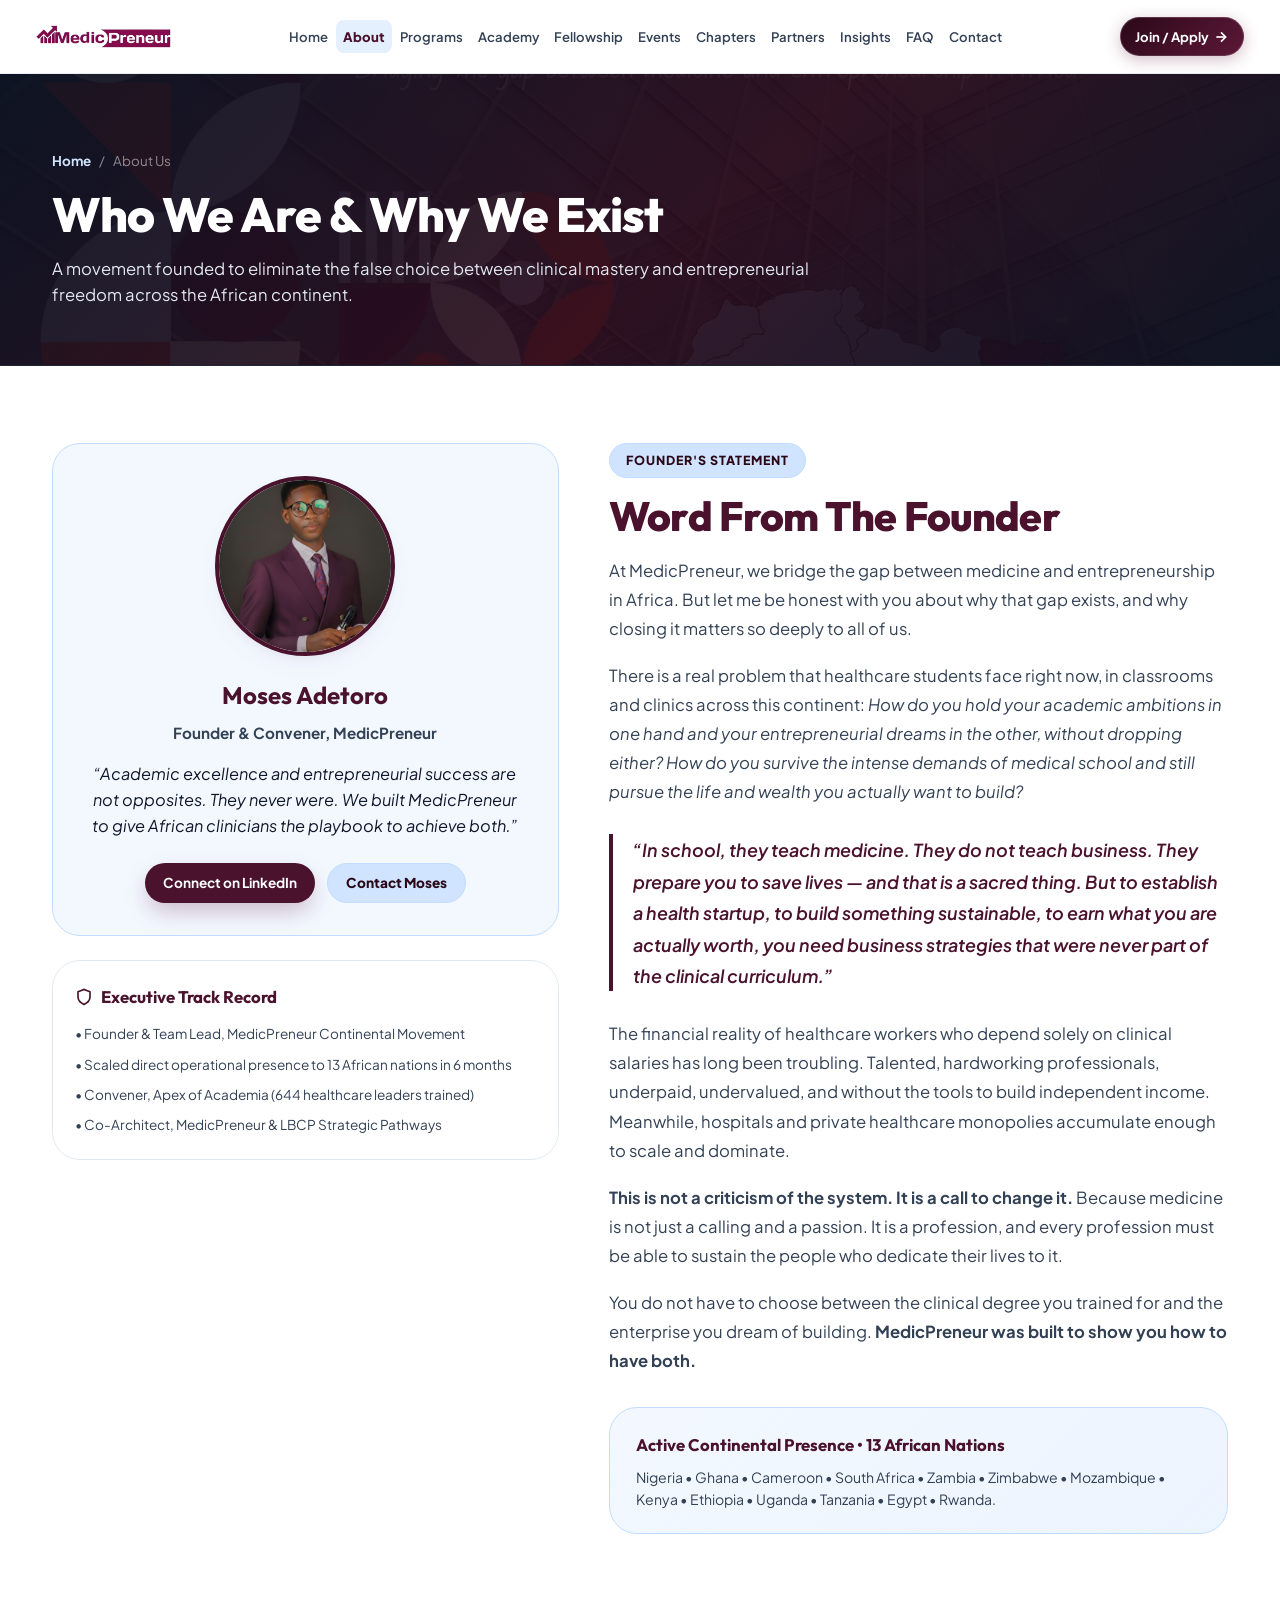
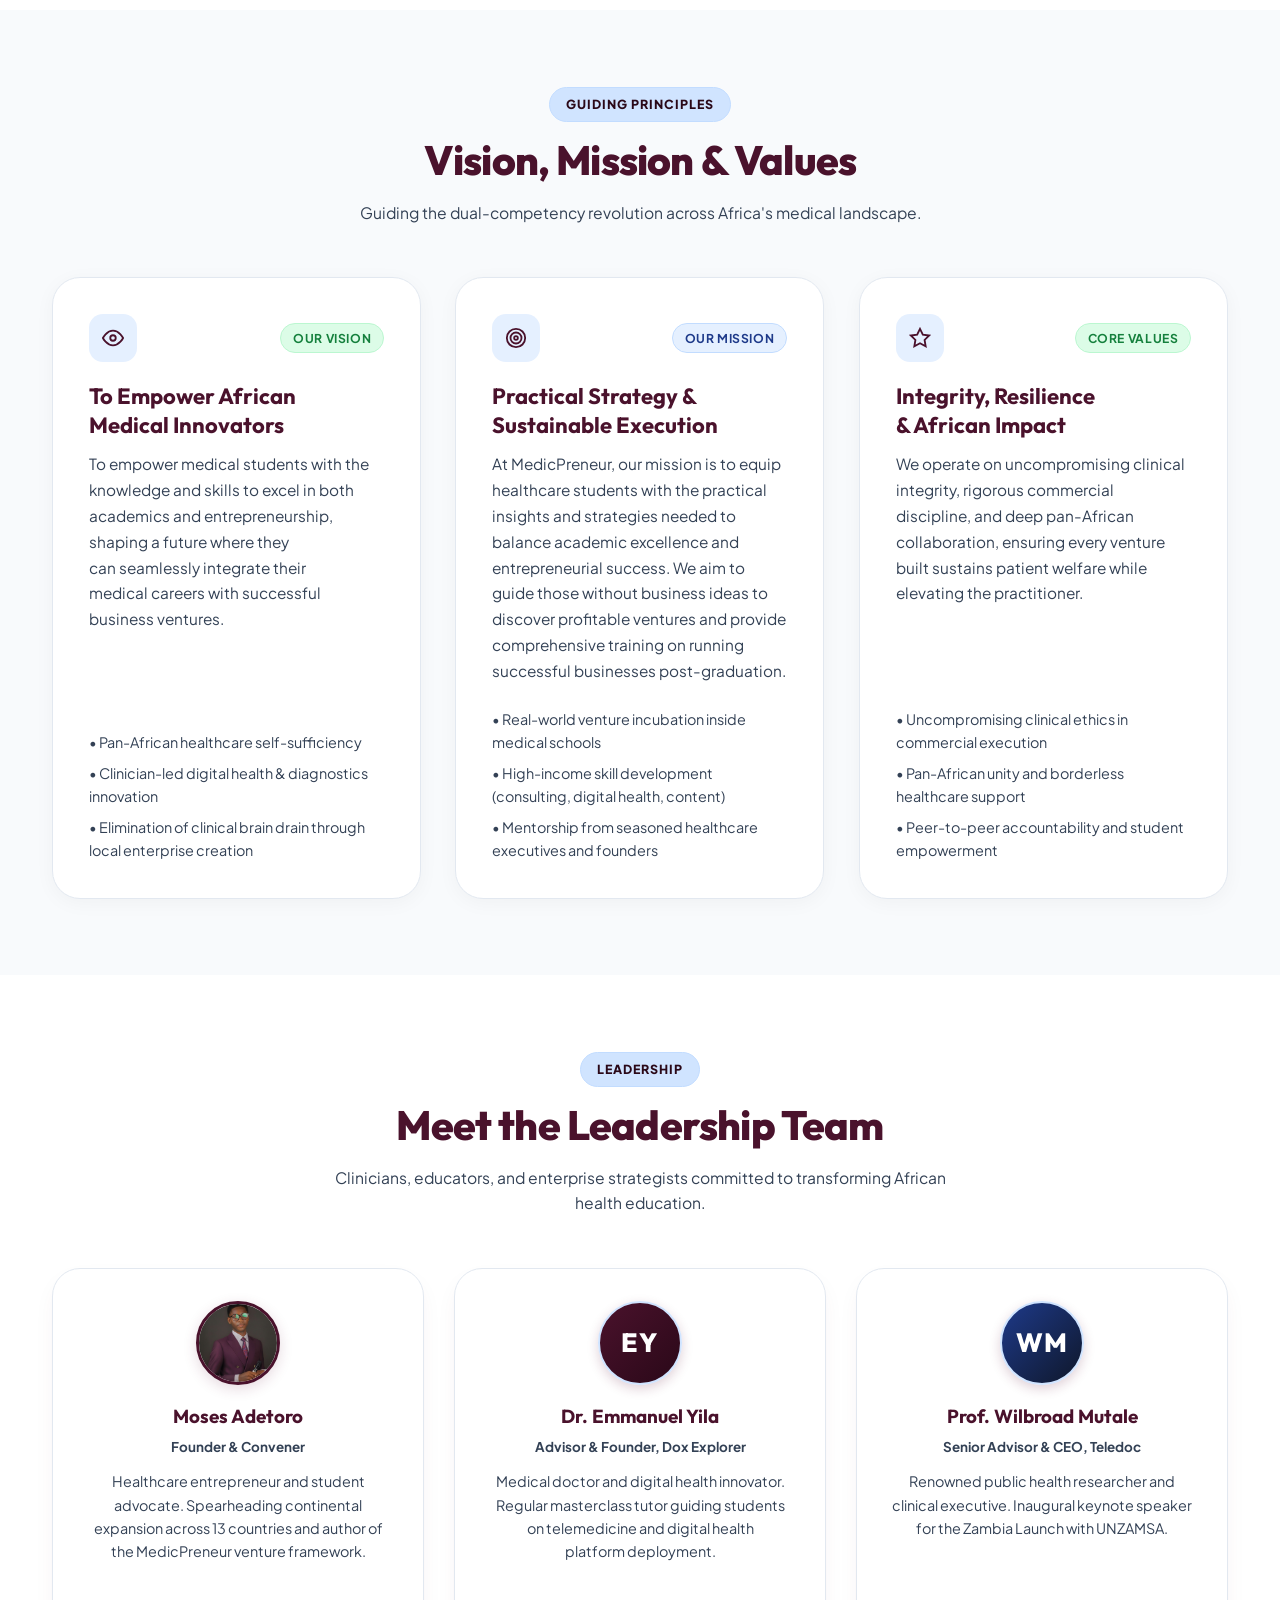
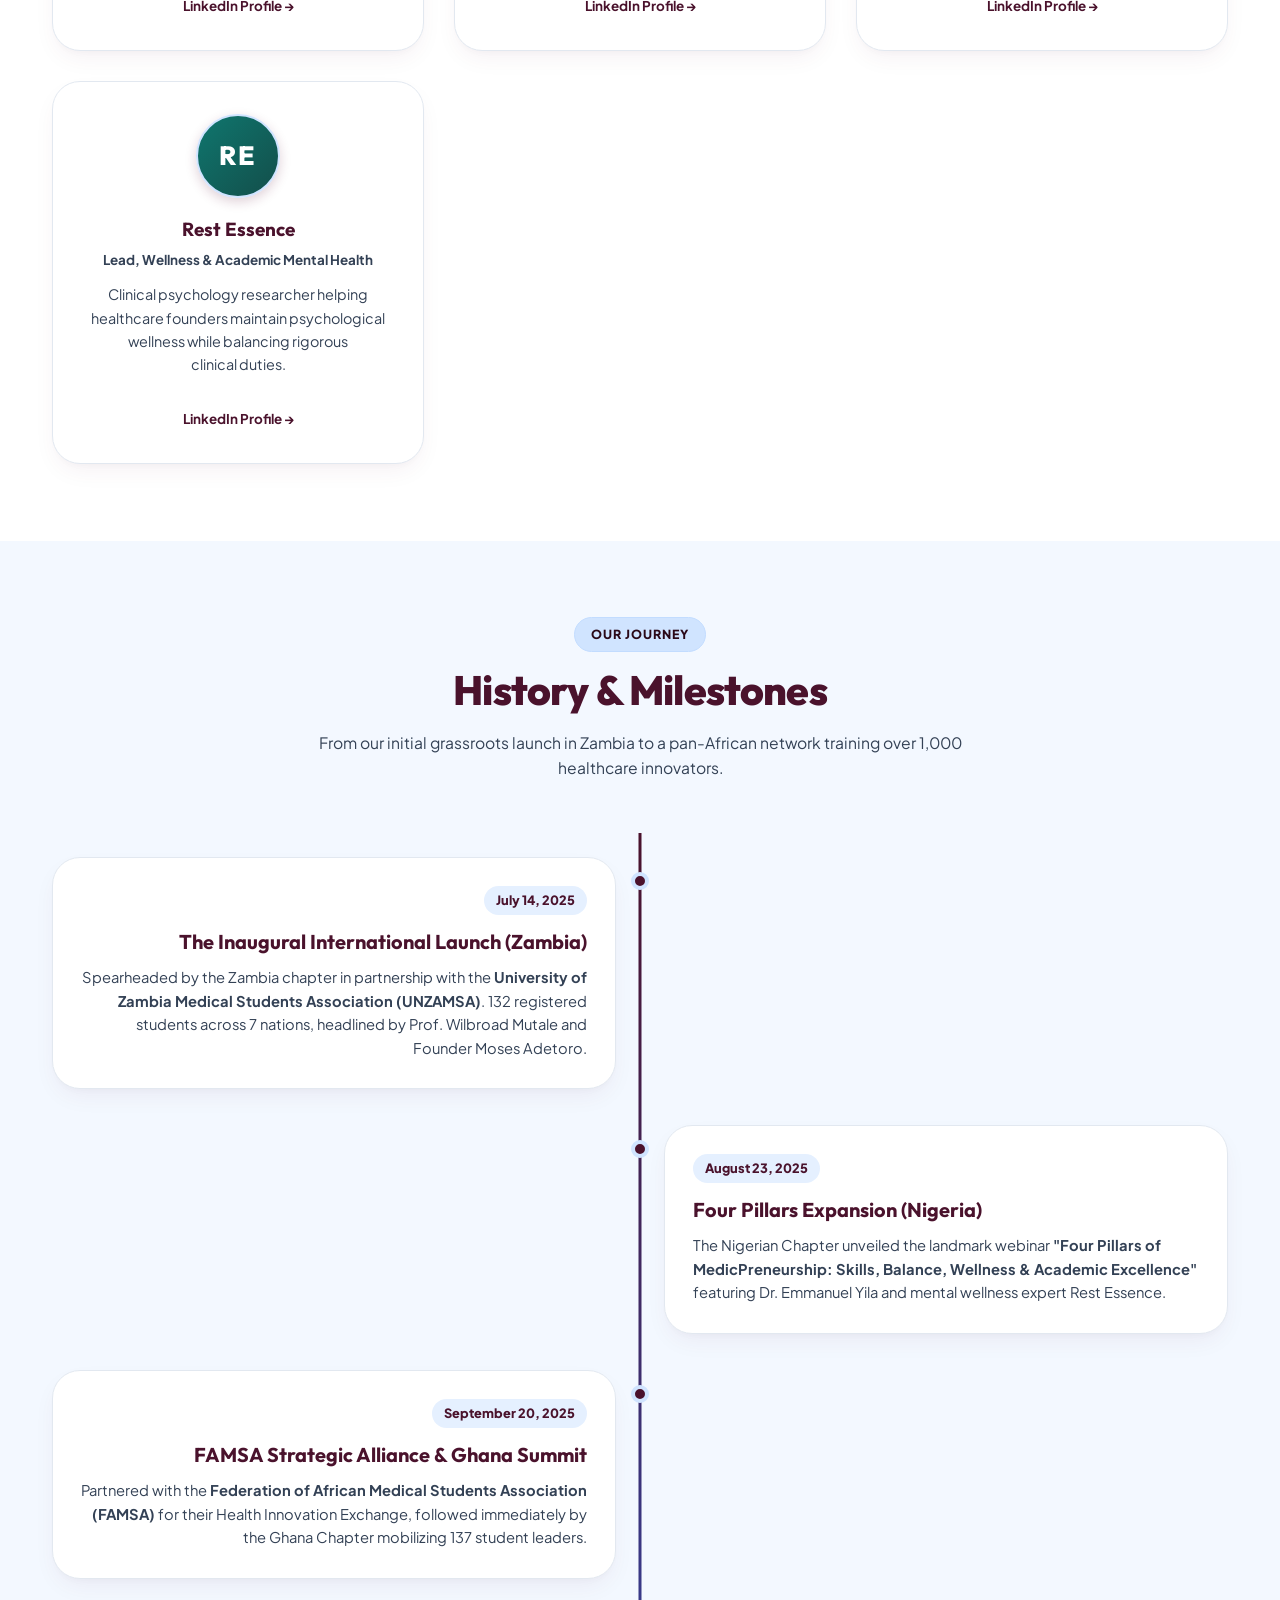
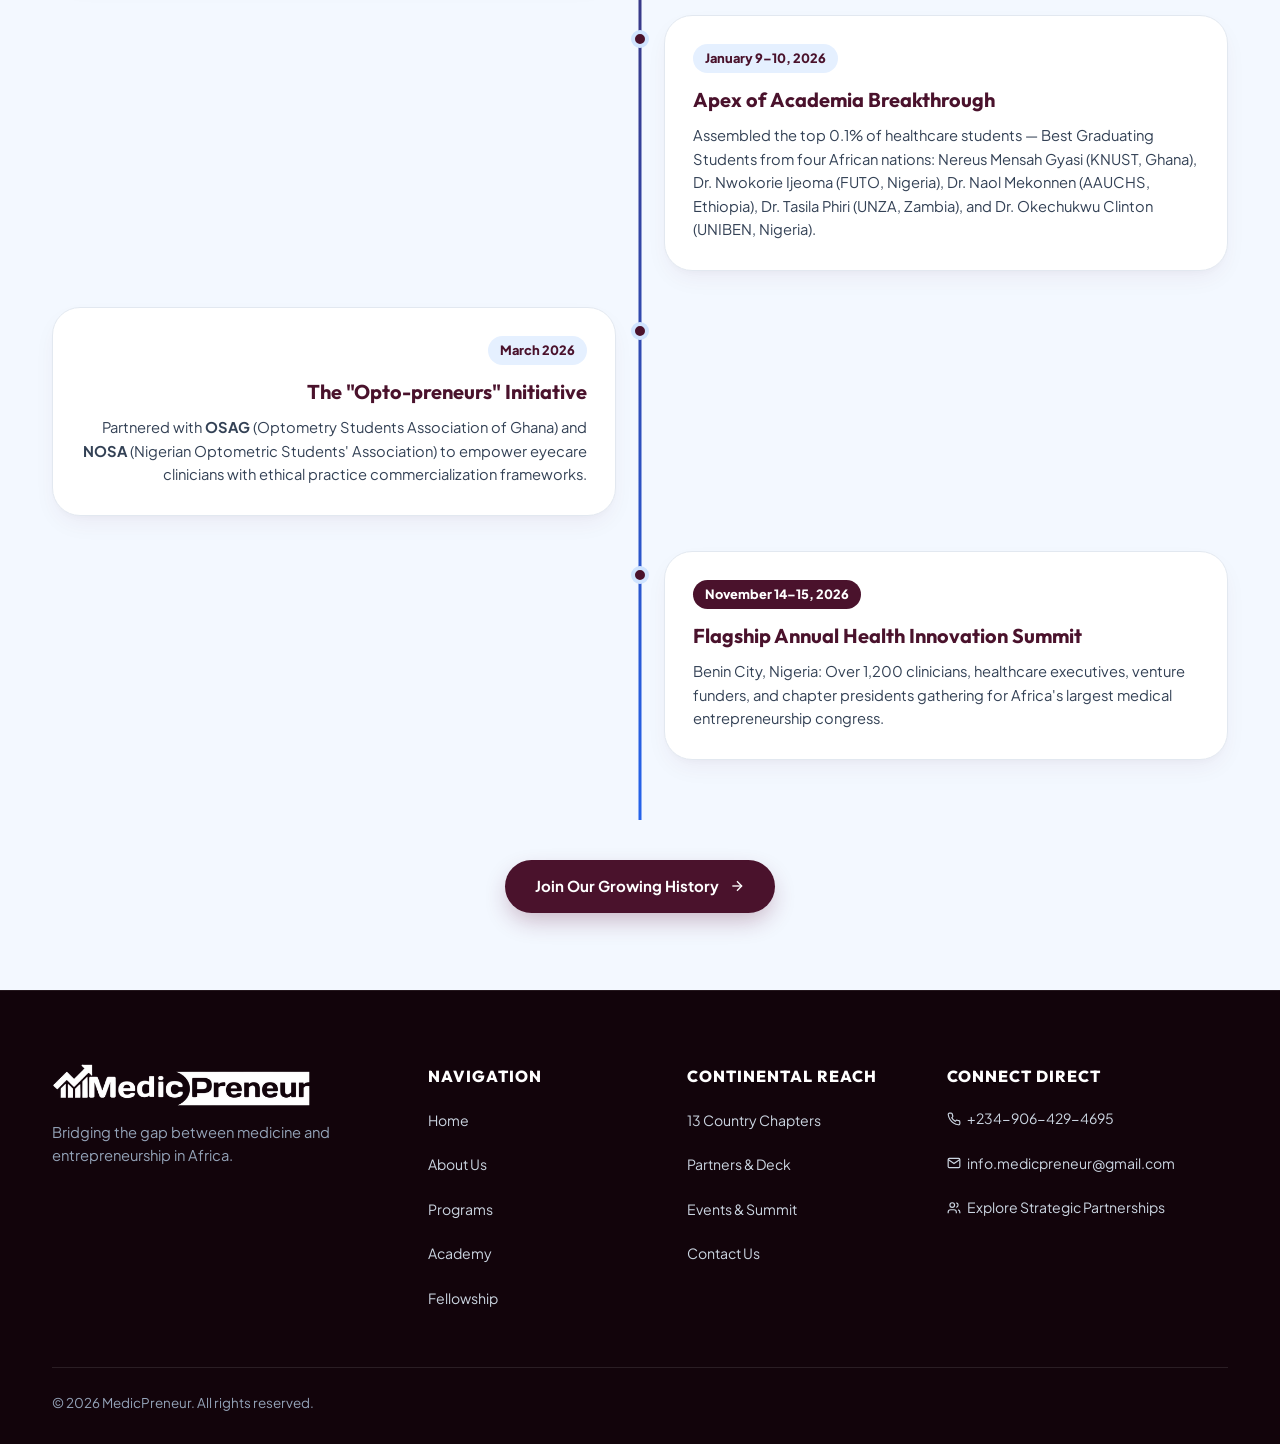
==== commit 646213de: "Remove PDF downloads, dim burgundy palette, apply dimmed header background, and clean up application" ====
--- a/about.html
+++ b/about.html
@@ -81,6 +81,7 @@
       <div class="drawer-footer-row">
         <a href="apply.html" class="btn btn-burgundy btn-full">Join the Community / Apply</a>
       </div>
+      </div>
     </div>
     <div id="drawer-backdrop" class="drawer-backdrop"></div>
 
@@ -455,9 +456,9 @@
               </a>
             </li>
             <li>
-              <a href="MedicPreneur_LBCP_PARTNERSHIP_PATHWAYS.pdf" target="_blank">
-                <svg viewBox="0 0 24 24"><path d="M14 2H6a2 2 0 0 0-2 2v16a2 2 0 0 0 2 2h12a2 2 0 0 0 2-2V8z"></path><polyline points="14 2 14 8 20 8"></polyline><line x1="16" y1="13" x2="8" y2="13"></line><line x1="16" y1="17" x2="8" y2="17"></line><polyline points="10 9 9 9 8 9"></polyline></svg>
-                <span>Download Partnership Deck (PDF)</span>
+              <a href="partners.html">
+                <svg viewBox="0 0 24 24"><path d="M16 21v-2a4 4 0 0 0-4-4H6a4 4 0 0 0-4 4v2"></path><circle cx="9" cy="7" r="4"></circle><path d="M22 21v-2a4 4 0 0 0-3-3.87"></path><path d="M16 3.13a4 4 0 0 1 0 7.75"></path></svg>
+                <span>Explore Strategic Partnerships</span>
               </a>
             </li>
           </ul>
--- a/styles.css
+++ b/styles.css
@@ -9,13 +9,14 @@
    1. Brand Design Tokens
    -------------------------------------------------------------------------- */
 :root {
-  /* PRD Brand Palette */
-  --burgundy-primary: #66193E;
-  --burgundy-deep: #430E27;
-  --burgundy-dark: #501130;
-  --burgundy-light: #7E224F;
-  --burgundy-hover: #541334;
-  --burgundy-subtle: #FDF2F7;
+  /* PRD Brand Palette - Dimmed Executive Wine Tones */
+  --burgundy-primary: #4A122C;
+  --burgundy-deep: #2A0818;
+  --burgundy-dark: #380C20;
+  --burgundy-light: #5A1736;
+  --burgundy-hover: #360B1F;
+  --burgundy-subtle: #F9F1F4;
+  --burgundy-gradient: linear-gradient(135deg, #2A0818 0%, #4A122C 60%, #5A1736 100%);
   
   --blue-light: #D0E4FF;
   --blue-soft: #E5F0FF;
@@ -23,6 +24,10 @@
   --blue-accent: #2563EB;
   --blue-dark: #1E3A8A;
   --blue-muted: #94B8E8;
+  --cyan-primary: #0EA5E9;
+  --cyan-deep: #0284C7;
+  --cyan-soft: #E0F2FE;
+  --cyan-gradient: linear-gradient(135deg, #0284C7 0%, #0EA5E9 100%);
   
   /* Accent & Highlight Colors */
   --gold-accent: #D97706;
@@ -38,9 +43,14 @@
   --bg-surface: #FFFFFF;
   --bg-subtle: #F1F5F9;
   --bg-elevated: #FFFFFF;
+  --dark-slate: #0F172A;
+  --dark-navy: #090D16;
+  --dark-card: rgba(15, 23, 42, 0.94);
   --border-light: #E2E8F0;
   --border-burgundy: rgba(102, 25, 62, 0.18);
   --border-blue: #C2DCFF;
+  --glass-border-dark: rgba(208, 228, 255, 0.18);
+  --glass-border-light: rgba(102, 25, 62, 0.08);
   
   /* High-Contrast Typography (WCAG AAA/AA Compliant) */
   --text-main: #0F172A;
@@ -51,6 +61,7 @@
   
   /* Dimensions & Spacing */
   --header-height: 74px;
+  --announcement-height: 40px;
   --max-width: 1240px;
   --max-width-narrow: 860px;
   --radius-sm: 8px;
@@ -59,12 +70,15 @@
   --radius-xl: 28px;
   --radius-full: 9999px;
   
-  /* Shadows */
+  /* Shadows & Glows */
   --shadow-subtle: 0 2px 10px rgba(15, 23, 42, 0.04);
   --shadow-card: 0 10px 25px -4px rgba(102, 25, 62, 0.06), 0 4px 10px -2px rgba(15, 23, 42, 0.03);
-  --shadow-hover: 0 18px 36px -6px rgba(102, 25, 62, 0.14), 0 8px 16px -4px rgba(15, 23, 42, 0.04);
+  --shadow-hover: 0 20px 40px -8px rgba(102, 25, 62, 0.16), 0 8px 16px -4px rgba(15, 23, 42, 0.04);
+  --shadow-enterprise: 0 20px 45px -12px rgba(15, 23, 42, 0.08), 0 0 0 1px rgba(226, 232, 240, 0.8);
   --shadow-burgundy: 0 10px 25px -4px rgba(102, 25, 62, 0.32);
   --shadow-blue: 0 10px 25px -4px rgba(37, 99, 235, 0.16);
+  --shadow-glow-cyan: 0 0 30px rgba(14, 165, 233, 0.25);
+  --shadow-glow-burgundy: 0 0 35px rgba(102, 25, 62, 0.28);
   
   /* Fonts */
   --font-body: 'Plus Jakarta Sans', system-ui, -apple-system, sans-serif;
@@ -90,8 +104,9 @@
   scroll-padding-top: calc(var(--header-height) + 20px);
   font-size: 16px;
   -webkit-text-size-adjust: 100%;
+  overflow-x: hidden;
   overflow-x: clip;
-  max-width: 100vw;
+  max-width: 100%;
 }
 
 body {
@@ -99,9 +114,10 @@
   background-color: var(--bg-main);
   color: var(--text-main);
   line-height: 1.65;
+  overflow-x: hidden;
   overflow-x: clip;
   width: 100%;
-  max-width: 100vw;
+  max-width: 100%;
   -webkit-font-smoothing: antialiased;
   -moz-osx-font-smoothing: grayscale;
 }
@@ -157,6 +173,16 @@
   text-align: center;
 }
 
+.section-kicker {
+  display: block;
+  font-size: 0.8rem;
+  font-weight: 800;
+  text-transform: uppercase;
+  letter-spacing: 0.1em;
+  color: var(--burgundy-primary);
+  margin-bottom: 10px;
+}
+
 .section-heading {
   font-family: var(--font-display);
   font-size: clamp(1.85rem, 3.2vw, 2.65rem);
@@ -173,6 +199,46 @@
   max-width: 680px;
   margin: 0 auto;
   line-height: 1.65;
+}
+
+/* Modern Typographic Balance & Anti-Widow Optimization */
+h1, h2, h3, h4, h5, h6,
+.section-heading,
+.hero-main-title,
+.page-title,
+.flagship-headline,
+.what-card h3,
+.summit-card-title,
+.founder-name {
+  text-wrap: balance;
+}
+
+p,
+.section-desc,
+.hero-lead-desc,
+.story-p,
+.testimonial-quote,
+.founder-bio {
+  text-wrap: pretty;
+}
+
+/* WCAG Accessible Focus Rings */
+a:focus-visible,
+button:focus-visible,
+input:focus-visible,
+select:focus-visible,
+textarea:focus-visible {
+  outline: 2.5px solid var(--burgundy-primary) !important;
+  outline-offset: 3px !important;
+}
+
+/* Tactile Active Press Feedback */
+.btn:active {
+  transform: scale(0.975);
+}
+
+.link-arrow:active {
+  transform: scale(0.97);
 }
 
 /* Scroll Progress Bar */
@@ -326,11 +392,22 @@
 }
 
 .badge-dot {
-  width: 6.5px;
-  height: 6.5px;
-  border-radius: 50%;
-  background-color: currentColor;
-  display: inline-block;
+  display: none !important;
+}
+
+/* Eliminate bullet dots in application tracks and forms */
+.application-tracks-grid ul,
+.track-form-section ul,
+.form-card-wrapper ul {
+  list-style: none !important;
+  padding-left: 0 !important;
+  margin-left: 0 !important;
+}
+
+.application-tracks-grid li,
+.track-form-section li,
+.form-card-wrapper li {
+  list-style-type: none !important;
 }
 
 /* Country Flag Pills (Replacing Country Emojis) */
@@ -400,6 +477,8 @@
 /* --------------------------------------------------------------------------
    4. Header & Responsive Navigation
    -------------------------------------------------------------------------- */
+
+
 .navbar-wrapper {
   position: sticky;
   top: 0;
@@ -408,17 +487,17 @@
   width: 100%;
   max-width: 100vw;
   height: var(--header-height);
-  background-color: rgba(255, 255, 255, 0.95);
-  backdrop-filter: blur(12px);
-  -webkit-backdrop-filter: blur(12px);
-  border-bottom: 1px solid var(--border-light);
+  background-color: rgba(255, 255, 255, 0.92);
+  backdrop-filter: blur(16px);
+  -webkit-backdrop-filter: blur(16px);
+  border-bottom: 1px solid rgba(226, 232, 240, 0.8);
   z-index: 1000;
   transition: all var(--trans-normal);
 }
 
 .navbar-wrapper.scrolled {
   background-color: rgba(255, 255, 255, 0.98);
-  box-shadow: 0 4px 20px rgba(102, 25, 62, 0.08);
+  box-shadow: 0 10px 30px -5px rgba(15, 23, 42, 0.08), 0 0 0 1px rgba(102, 25, 62, 0.04);
 }
 
 .navbar-container {
@@ -459,21 +538,23 @@
 .nav-menu {
   display: flex;
   align-items: center;
-  gap: 2px;
+  gap: 4px;
   list-style: none;
   margin: 0;
   padding: 0;
 }
 
 .nav-item {
-  padding: 7px 11px;
+  padding: 8px 12px;
   font-size: 0.88rem;
   font-weight: 600;
   color: var(--text-secondary);
   border-radius: var(--radius-sm);
   transition: all var(--trans-fast);
   white-space: nowrap;
-  display: inline-block;
+  display: inline-flex;
+  align-items: center;
+  gap: 5px;
   text-decoration: none;
 }
 
@@ -488,6 +569,122 @@
   font-weight: 800;
 }
 
+/* Modern Dropdown Menus */
+.nav-dropdown {
+  position: relative;
+  display: inline-flex;
+  align-items: center;
+}
+
+.dropdown-trigger {
+  cursor: pointer;
+  border: none;
+  background: none;
+  font-family: inherit;
+}
+
+.dropdown-trigger svg.nav-chevron {
+  width: 13px;
+  height: 13px;
+  stroke: currentColor;
+  stroke-width: 2.2;
+  transition: transform 0.22s cubic-bezier(0.16, 1, 0.3, 1);
+}
+
+.nav-dropdown:hover .dropdown-trigger svg.nav-chevron,
+.nav-dropdown:focus-within .dropdown-trigger svg.nav-chevron {
+  transform: rotate(180deg);
+  stroke: var(--burgundy-primary);
+}
+
+.dropdown-panel {
+  position: absolute;
+  top: calc(100% + 6px);
+  left: 0;
+  min-width: 280px;
+  background: rgba(255, 255, 255, 0.98);
+  backdrop-filter: blur(20px);
+  -webkit-backdrop-filter: blur(20px);
+  border: 1px solid rgba(226, 232, 240, 0.9);
+  border-radius: 16px;
+  box-shadow: 0 20px 45px -10px rgba(15, 23, 42, 0.15), 0 0 0 1px rgba(102, 25, 62, 0.04);
+  padding: 8px;
+  opacity: 0;
+  visibility: hidden;
+  transform: translateY(8px);
+  transition: all 0.22s cubic-bezier(0.16, 1, 0.3, 1);
+  z-index: 1050;
+  display: flex;
+  flex-direction: column;
+  gap: 3px;
+}
+
+.nav-dropdown:hover .dropdown-panel,
+.nav-dropdown:focus-within .dropdown-panel {
+  opacity: 1;
+  visibility: visible;
+  transform: translateY(0);
+}
+
+.dropdown-item {
+  display: flex;
+  align-items: flex-start;
+  gap: 12px;
+  padding: 10px 12px;
+  border-radius: 10px;
+  text-decoration: none;
+  transition: all 0.15s ease;
+}
+
+.dropdown-item:hover {
+  background-color: var(--blue-tint);
+}
+
+.dropdown-item-icon {
+  width: 34px;
+  height: 34px;
+  border-radius: 9px;
+  background: var(--blue-soft);
+  color: var(--burgundy-primary);
+  display: flex;
+  align-items: center;
+  justify-content: center;
+  flex-shrink: 0;
+  transition: all 0.15s ease;
+}
+
+.dropdown-item:hover .dropdown-item-icon {
+  background: var(--burgundy-primary);
+  color: #FFFFFF;
+}
+
+.dropdown-item-icon svg {
+  width: 17px;
+  height: 17px;
+  stroke: currentColor;
+  stroke-width: 2;
+  fill: none;
+}
+
+.dropdown-item-info {
+  display: flex;
+  flex-direction: column;
+}
+
+.dropdown-item-title {
+  font-size: 0.88rem;
+  font-weight: 700;
+  color: var(--text-main);
+  line-height: 1.25;
+  margin-bottom: 2px;
+}
+
+.dropdown-item-desc {
+  font-size: 0.76rem;
+  color: var(--text-muted);
+  line-height: 1.35;
+}
+
 .navbar-controls {
   display: flex;
   align-items: center;
@@ -496,28 +693,36 @@
 }
 
 .global-cta-btn {
-  background-color: var(--burgundy-primary);
+  background: var(--burgundy-gradient);
   color: var(--text-white);
-  padding: 9px 20px;
+  padding: 10px 22px;
   border-radius: var(--radius-full);
   font-size: 0.88rem;
   font-weight: 700;
-  box-shadow: 0 4px 14px rgba(102, 25, 62, 0.25);
+  box-shadow: 0 4px 16px rgba(102, 25, 62, 0.28);
   display: inline-flex;
   align-items: center;
   justify-content: center;
-  gap: 6px;
+  gap: 7px;
   white-space: nowrap;
   flex-shrink: 0;
   text-decoration: none;
   transition: all var(--trans-fast);
+  border: 1px solid rgba(255, 255, 255, 0.15);
 }
 
 .global-cta-btn:hover {
-  background-color: var(--burgundy-hover);
   transform: translateY(-2px);
-  box-shadow: 0 6px 18px rgba(102, 25, 62, 0.35);
+  box-shadow: 0 8px 24px rgba(102, 25, 62, 0.4);
   color: var(--text-white);
+}
+
+.global-cta-btn svg {
+  transition: transform var(--trans-fast);
+}
+
+.global-cta-btn:hover svg {
+  transform: translateX(3px);
 }
 
 /* Mobile Hamburger Toggle */
@@ -767,225 +972,420 @@
   }
 }
 
-/* Medium & Small Mobile (<= 540px) */
-@media (max-width: 540px) {
+/* Medium & Small Mobile (<= 640px) */
+@media (max-width: 640px) {
   :root {
-    --header-height: 66px;
+    --header-height: 60px;
   }
   .navbar-container {
-    padding: 0 14px;
-    gap: 8px;
+    height: 60px;
+    padding: 0 16px;
+    justify-content: space-between;
   }
   .brand-logo-img {
-    height: 34px;
-    max-width: 125px;
+    height: 36px;
+    max-width: 155px;
+    width: auto;
   }
   .navbar-controls {
-    gap: 8px;
-  }
-  .global-cta-btn {
-    padding: 7px 12px;
-    font-size: 0.8rem;
+    gap: 0;
+  }
+  /* On mobile header, hide the squeezed top-bar CTA; the mobile drawer has full-prominence CTA */
+  .navbar-controls .global-cta-btn {
+    display: none !important;
+  }
+  .mobile-toggle-btn {
+    width: 42px;
+    height: 42px;
+    border-radius: var(--radius-md);
+    background-color: var(--bg-subtle);
+    border: 1px solid var(--border-light);
     gap: 4px;
   }
-  .global-cta-btn svg {
-    width: 13px;
-    height: 13px;
+  .nav-icon-bar {
+    width: 20px;
+    height: 2px;
+  }
+  .mobile-toggle-btn.active .nav-icon-bar:nth-child(1) {
+    transform: translateY(6px) rotate(45deg);
+  }
+  .mobile-toggle-btn.active .nav-icon-bar:nth-child(3) {
+    transform: translateY(-6px) rotate(-45deg);
+  }
+}
+
+/* Ultra-Compact Mobile (<= 360px, e.g. iPhone SE, 320px) */
+@media (max-width: 360px) {
+  :root {
+    --header-height: 58px;
+  }
+  .navbar-container {
+    height: 58px;
+    padding: 0 12px;
+  }
+  .brand-logo-img {
+    height: 32px;
+    max-width: 130px;
   }
   .mobile-toggle-btn {
     width: 38px;
     height: 38px;
-    gap: 4px;
-  }
-  .nav-icon-bar {
-    width: 20px;
-    height: 2px;
-  }
-  .mobile-toggle-btn.active .nav-icon-bar:nth-child(1) {
-    transform: translateY(6px) rotate(45deg);
-  }
-  .mobile-toggle-btn.active .nav-icon-bar:nth-child(3) {
-    transform: translateY(-6px) rotate(-45deg);
-  }
-}
-
-/* Ultra-Compact Mobile (<= 390px, e.g. iPhone SE, 375px, 360px, 320px) */
-@media (max-width: 390px) {
-  :root {
-    --header-height: 62px;
-  }
-  .navbar-container {
-    padding: 0 10px;
-    gap: 6px;
-  }
-  .brand-logo-img {
-    height: 30px;
-    max-width: 110px;
-  }
-  .navbar-controls {
-    gap: 6px;
-  }
-  .global-cta-btn {
-    padding: 6px 10px;
-    font-size: 0.76rem;
-  }
-  .mobile-toggle-btn {
-    width: 36px;
-    height: 36px;
-  }
-}
-
-/* Smallest Screens (<= 340px) */
-@media (max-width: 340px) {
-  .brand-logo-img {
-    height: 27px;
-    max-width: 95px;
-  }
-  .global-cta-btn span {
-    display: none;
-  }
-  .global-cta-btn {
-    width: 34px;
-    height: 34px;
-    padding: 0;
-    border-radius: var(--radius-full);
-  }
-  .global-cta-btn svg {
-    margin: 0;
-    width: 15px;
-    height: 15px;
   }
 }
 
 /* --------------------------------------------------------------------------
    5. Hero Sections (Home & Internal Pages)
    -------------------------------------------------------------------------- */
+/* --------------------------------------------------------------------------
+   5. Hero Sections (Modern HealthTech Venture Accelerator)
+   -------------------------------------------------------------------------- */
+/* --------------------------------------------------------------------------
+   5. Hero Section (Clean, Corporate & 100% Responsive)
+   -------------------------------------------------------------------------- */
 .front-page-cover-section {
   position: relative;
-  padding: clamp(48px, 6vw, 84px) 0;
-  background: linear-gradient(135deg, #FFFFFF 0%, var(--blue-tint) 55%, #FFFFFF 100%);
-  border-bottom: 1px solid var(--border-light);
+  padding: clamp(52px, 6.5vw, 90px) 0 clamp(48px, 5.5vw, 76px);
+  background-color: #0B1120;
+  border-bottom: 1px solid rgba(255, 255, 255, 0.08);
   overflow: hidden;
+  isolation: isolate;
+}
+
+/* Background: Dimmed MedicPreneur Concept Note Flyer */
+.front-page-cover-section::before {
+  content: '';
+  position: absolute;
+  inset: 0;
+  background-image: url('assets/images/clean_seamless_cover.jpg');
+  background-position: center 22%;
+  background-size: cover;
+  background-repeat: no-repeat;
+  opacity: 0.52;
+  pointer-events: none;
+  z-index: -2;
+}
+
+/* Dimming Overlay: Executive Dark Slate & Deep Burgundy Tint */
+.front-page-cover-section::after {
+  content: '';
+  position: absolute;
+  inset: 0;
+  background: linear-gradient(
+    135deg,
+    rgba(11, 17, 32, 0.86) 0%,
+    rgba(55, 12, 32, 0.82) 55%,
+    rgba(11, 17, 32, 0.90) 100%
+  );
+  pointer-events: none;
+  z-index: -1;
+}
+
+.front-page-cover-section .container {
+  position: relative;
+  z-index: 1;
 }
 
 .hero-split-grid {
   display: grid;
   grid-template-columns: 1.15fr 0.85fr;
   align-items: center;
-  gap: clamp(32px, 5vw, 60px);
+  gap: clamp(28px, 4vw, 52px);
+}
+
+.hero-content-col {
+  display: flex;
+  flex-direction: column;
+  align-items: flex-start;
+}
+
+.hero-kicker {
+  display: inline-flex;
+  align-items: center;
+  gap: 8px;
+  font-size: 0.78rem;
+  font-weight: 800;
+  text-transform: uppercase;
+  letter-spacing: 0.08em;
+  color: #D0E4FF;
+  background: rgba(208, 228, 255, 0.12);
+  border: 1px solid rgba(208, 228, 255, 0.3);
+  padding: 6px 14px;
+  border-radius: var(--radius-full);
+  margin-bottom: 16px;
+  backdrop-filter: blur(4px);
+  -webkit-backdrop-filter: blur(4px);
 }
 
 .hero-main-title {
   font-family: var(--font-display);
-  font-size: clamp(2.1rem, 4.4vw, 3.6rem);
+  font-size: clamp(2.1rem, 4vw, 3.35rem);
   font-weight: 800;
-  color: var(--burgundy-primary);
-  line-height: 1.14;
+  color: #FFFFFF;
+  line-height: 1.16;
   letter-spacing: -0.025em;
   margin-bottom: 16px;
+  text-shadow: 0 2px 12px rgba(0, 0, 0, 0.35);
 }
 
 .hero-tagline {
-  font-size: clamp(1.15rem, 1.8vw, 1.35rem);
+  font-size: clamp(1.02rem, 1.4vw, 1.2rem);
   font-weight: 700;
-  color: var(--text-main);
-  line-height: 1.4;
+  color: #E2E8F0;
+  line-height: 1.45;
   margin-bottom: 14px;
 }
 
 .hero-lead-desc {
-  font-size: clamp(0.96rem, 1.2vw, 1.08rem);
+  font-size: clamp(0.96rem, 1.2vw, 1.06rem);
+  color: #E2E8F0;
+  line-height: 1.7;
+  margin-bottom: 26px;
+  max-width: 620px;
+}
+
+.hero-actions-row {
+  display: flex;
+  flex-wrap: wrap;
+  align-items: center;
+  gap: 12px;
+  margin-bottom: 22px;
+}
+
+.hero-actions-row .btn-burgundy {
+  background-color: var(--burgundy-primary);
+  color: #FFFFFF;
+  border: 1px solid rgba(255, 255, 255, 0.22);
+  box-shadow: 0 4px 18px rgba(102, 25, 62, 0.45);
+}
+
+.hero-actions-row .btn-burgundy:hover {
+  background-color: var(--burgundy-hover);
+  transform: translateY(-2px);
+  box-shadow: 0 8px 24px rgba(102, 25, 62, 0.6);
+}
+
+.hero-actions-row .btn-outline-burgundy {
+  background: rgba(255, 255, 255, 0.08);
+  border: 1.5px solid rgba(255, 255, 255, 0.75);
+  color: #FFFFFF;
+  backdrop-filter: blur(6px);
+  -webkit-backdrop-filter: blur(6px);
+}
+
+.hero-actions-row .btn-outline-burgundy:hover {
+  background: #FFFFFF;
+  color: var(--burgundy-primary);
+  border-color: #FFFFFF;
+}
+
+.hero-credibility-note {
+  font-size: 0.82rem;
+  font-weight: 600;
+  color: #CBD5E1;
+  line-height: 1.5;
+  display: flex;
+  flex-wrap: wrap;
+  align-items: center;
+  gap: 8px 10px;
+  padding-top: 6px;
+}
+
+.hero-credibility-note span {
+  display: inline-flex;
+  align-items: center;
+  gap: 6px;
+  background: rgba(11, 17, 32, 0.75);
+  border: 1px solid rgba(255, 255, 255, 0.18);
+  border-radius: 6px;
+  padding: 5px 12px;
+  color: #FFFFFF;
+  backdrop-filter: blur(8px);
+  -webkit-backdrop-filter: blur(8px);
+  box-shadow: 0 2px 8px rgba(0, 0, 0, 0.2);
+}
+
+.hero-credibility-note svg {
+  width: 14px;
+  height: 14px;
+  stroke: #4ADE80;
+  stroke-width: 2.5;
+  fill: none;
+  flex-shrink: 0;
+}
+
+/* Right Column: Clean Showcase Frame (Authentic Graphic) */
+.hero-showcase-frame {
+  background-color: #FFFFFF;
+  border: 1.5px solid rgba(255, 255, 255, 0.25);
+  border-radius: var(--radius-lg);
+  overflow: hidden;
+  box-shadow: 0 20px 50px rgba(0, 0, 0, 0.4), 0 0 0 1px rgba(255, 255, 255, 0.1);
+  width: 100%;
+}
+
+.hero-showcase-img {
+  width: 100%;
+  max-height: 320px;
+  object-fit: contain;
+  background-color: #F8FAFC;
+  display: block;
+  padding: 14px 18px;
+}
+
+.hero-showcase-caption {
+  padding: 16px 20px;
+  border-top: 1px solid var(--border-light);
+  background-color: #FFFFFF;
+}
+
+.hero-showcase-caption strong {
+  display: block;
+  font-family: var(--font-display);
+  font-size: 0.96rem;
+  font-weight: 700;
+  color: var(--burgundy-primary);
+  margin-bottom: 4px;
+}
+
+.hero-showcase-caption p {
+  font-size: 0.82rem;
   color: var(--text-secondary);
-  line-height: 1.68;
-  margin-bottom: 28px;
-  max-width: 620px;
-}
-
-.hero-actions-row {
-  display: flex;
-  flex-wrap: wrap;
-  align-items: center;
-  gap: 14px;
-  margin-bottom: 30px;
-}
-
-.hero-meta-line {
-  display: flex;
-  flex-wrap: wrap;
-  align-items: center;
-  gap: 12px;
-  font-size: 0.86rem;
-  color: var(--text-muted);
-}
-
-.hero-meta-link {
-  display: inline-flex;
-  align-items: center;
-  gap: 6px;
-  color: var(--burgundy-primary);
-  font-weight: 700;
-}
-
-.hero-meta-link svg {
-  width: 15px;
-  height: 15px;
-  stroke: currentColor;
-  stroke-width: 2;
-  fill: none;
-}
-
-.hero-map-card {
-  background-color: var(--bg-surface);
-  border-radius: var(--radius-xl);
-  padding: clamp(16px, 2.5vw, 24px);
-  box-shadow: var(--shadow-card);
-  border: 1.5px solid var(--border-blue);
-  text-align: center;
-  position: relative;
-}
-
-.hero-map-badge {
-  position: absolute;
-  top: 16px;
-  right: 16px;
-  background-color: var(--burgundy-primary);
-  color: var(--text-white);
-  padding: 5px 12px;
-  border-radius: var(--radius-full);
-  font-size: 0.74rem;
-  font-weight: 700;
-  display: inline-flex;
-  align-items: center;
-  gap: 6px;
-}
-
-.hero-africa-map {
-  width: 100%;
-  max-height: 380px;
-  object-fit: contain;
-  margin: 12px 0;
-}
-
-.hero-map-caption {
-  font-size: 0.84rem;
-  font-weight: 700;
-  color: var(--burgundy-primary);
-  text-transform: uppercase;
-  letter-spacing: 0.05em;
+  line-height: 1.5;
+  margin: 0;
 }
 
 @media (max-width: 900px) {
   .hero-split-grid {
     grid-template-columns: 1fr;
-    gap: 36px;
-  }
-}
-
-/* Internal Page Header */
+    gap: 30px;
+  }
+}
+
+@media (max-width: 640px) {
+  .front-page-cover-section {
+    padding: 36px 0 32px;
+  }
+  .front-page-cover-section::before {
+    background-position: center top;
+    opacity: 0.58;
+  }
+  .front-page-cover-section::after {
+    background: linear-gradient(
+      180deg,
+      rgba(11, 17, 32, 0.84) 0%,
+      rgba(55, 12, 32, 0.84) 45%,
+      rgba(11, 17, 32, 0.92) 100%
+    );
+  }
+  .hero-kicker {
+    font-size: 0.72rem;
+    padding: 5px 12px;
+    margin-bottom: 12px;
+  }
+  .hero-main-title {
+    font-size: clamp(1.72rem, 6.4vw, 2.2rem);
+    line-height: 1.22;
+    margin-bottom: 12px;
+    color: #FFFFFF;
+  }
+  .hero-lead-desc {
+    font-size: 0.94rem;
+    line-height: 1.62;
+    margin-bottom: 22px;
+    color: #E2E8F0;
+  }
+  .hero-actions-row {
+    flex-direction: column;
+    width: 100%;
+    gap: 12px;
+    margin-bottom: 20px;
+  }
+  .hero-actions-row .btn {
+    width: 100%;
+    justify-content: center;
+    padding: 14px 20px;
+    font-size: 0.95rem;
+    border-radius: 8px;
+  }
+  .hero-actions-row .btn-outline-burgundy {
+    background: rgba(255, 255, 255, 0.12);
+    border: 1.5px solid rgba(255, 255, 255, 0.8);
+    color: #FFFFFF;
+  }
+  .hero-credibility-note {
+    font-size: 0.78rem;
+    gap: 8px;
+  }
+  .hero-credibility-note span {
+    padding: 5px 10px;
+    font-size: 0.78rem;
+    background: rgba(11, 17, 32, 0.8);
+    border: 1px solid rgba(255, 255, 255, 0.18);
+    color: #FFFFFF;
+  }
+  .hero-showcase-img {
+    max-height: 220px;
+    padding: 10px 14px;
+  }
+  .hero-showcase-caption {
+    padding: 12px 14px;
+  }
+
+  .page-hero-header {
+    padding: 34px 0 26px;
+  }
+  .page-title {
+    font-size: clamp(1.65rem, 6vw, 2.2rem);
+    margin-bottom: 8px;
+    color: #FFFFFF;
+  }
+  .page-subtitle {
+    font-size: 0.92rem;
+    line-height: 1.55;
+    color: #E2E8F0;
+  }
+}
+
+/* Internal Page Header - Dimmed Executive Cover Art Background */
 .page-hero-header {
-  padding: clamp(40px, 5vw, 64px) 0 clamp(32px, 4vw, 48px);
-  background: linear-gradient(135deg, var(--blue-soft) 0%, #FFFFFF 100%);
-  border-bottom: 1px solid var(--border-light);
+  position: relative;
+  padding: clamp(48px, 6vw, 76px) 0 clamp(36px, 4.5vw, 56px);
+  background-color: #0B1120;
+  border-bottom: 1px solid rgba(255, 255, 255, 0.08);
+  overflow: hidden;
+  isolation: isolate;
+}
+
+.page-hero-header::before {
+  content: '';
+  position: absolute;
+  inset: 0;
+  background-image: url('assets/images/clean_seamless_cover.jpg');
+  background-position: center 25%;
+  background-size: cover;
+  background-repeat: no-repeat;
+  opacity: 0.46;
+  pointer-events: none;
+  z-index: -2;
+}
+
+.page-hero-header::after {
+  content: '';
+  position: absolute;
+  inset: 0;
+  background: linear-gradient(
+    135deg,
+    rgba(11, 17, 32, 0.88) 0%,
+    rgba(45, 10, 26, 0.82) 55%,
+    rgba(11, 17, 32, 0.92) 100%
+  );
+  pointer-events: none;
+  z-index: -1;
+}
+
+.page-hero-header .container {
+  position: relative;
+  z-index: 1;
 }
 
 .breadcrumbs-list {
@@ -993,29 +1393,38 @@
   align-items: center;
   gap: 8px;
   font-size: 0.84rem;
-  color: var(--text-muted);
-  margin-bottom: 12px;
+  color: #94A3B8;
+  margin-bottom: 14px;
 }
 
 .breadcrumbs-list a {
-  color: var(--burgundy-primary);
+  color: #D0E4FF;
   font-weight: 700;
+  transition: color var(--transition-fast);
+}
+
+.breadcrumbs-list a:hover {
+  color: #FFFFFF;
+}
+
+.breadcrumbs-list span {
+  color: rgba(255, 255, 255, 0.5);
 }
 
 .page-title {
   font-family: var(--font-display);
-  font-size: clamp(2rem, 3.8vw, 2.9rem);
+  font-size: clamp(2.1rem, 4vw, 3rem);
   font-weight: 800;
-  color: var(--burgundy-primary);
+  color: #FFFFFF;
   line-height: 1.2;
   letter-spacing: -0.02em;
   margin-bottom: 12px;
 }
 
 .page-subtitle {
-  font-size: clamp(1rem, 1.3vw, 1.14rem);
-  color: var(--text-secondary);
-  max-width: 740px;
+  font-size: clamp(1rem, 1.3vw, 1.15rem);
+  color: #E2E8F0;
+  max-width: 760px;
   line-height: 1.6;
 }
 
@@ -1062,34 +1471,344 @@
   line-height: 1.35;
 }
 
-@media (max-width: 820px) {
+@media (max-width: 768px) {
+  .stats-ribbon-section {
+    padding: 24px 0;
+  }
   .stats-ribbon-grid {
     grid-template-columns: repeat(2, 1fr);
-    row-gap: 24px;
-  }
-  .stat-item:nth-child(2) {
-    border-right: none;
-  }
-}
-
-@media (max-width: 480px) {
+    gap: 10px;
+  }
+  .stat-item {
+    border: 1px solid rgba(255, 255, 255, 0.15) !important;
+    background: rgba(255, 255, 255, 0.07);
+    border-radius: var(--radius-md);
+    padding: 14px 10px;
+    display: flex;
+    flex-direction: column;
+    align-items: center;
+    justify-content: center;
+  }
+  .stat-rolling-number {
+    font-size: clamp(1.5rem, 5.5vw, 1.85rem);
+    margin-bottom: 4px;
+  }
+  .stat-label {
+    font-size: 0.78rem;
+    line-height: 1.3;
+  }
+}
+
+@media (max-width: 360px) {
   .stats-ribbon-grid {
+    gap: 8px;
+  }
+  .stat-item {
+    padding: 10px 6px;
+  }
+  .stat-rolling-number {
+    font-size: 1.4rem;
+  }
+  .stat-label {
+    font-size: 0.72rem;
+  }
+}
+
+/* --------------------------------------------------------------------------
+   7. Story & Founder Section (Clean Editorial Layout)
+   -------------------------------------------------------------------------- */
+.story-split-grid {
+  display: grid;
+  grid-template-columns: 340px 1fr;
+  gap: clamp(28px, 4vw, 56px);
+  align-items: start;
+}
+
+.founder-card-frame {
+  background: #FFFFFF;
+  border: 1.5px solid var(--border-light);
+  border-radius: var(--radius-lg);
+  overflow: hidden;
+  box-shadow: 0 4px 20px rgba(15, 23, 42, 0.05);
+}
+
+.founder-portrait-img {
+  width: 100%;
+  aspect-ratio: 4/4.6;
+  object-fit: cover;
+  display: block;
+}
+
+.founder-card-details {
+  padding: 22px;
+}
+
+.founder-name {
+  font-family: var(--font-display);
+  font-size: 1.25rem;
+  font-weight: 700;
+  color: var(--burgundy-primary);
+  margin-bottom: 4px;
+}
+
+.founder-title {
+  display: block;
+  font-size: 0.8rem;
+  font-weight: 700;
+  color: var(--text-muted);
+  text-transform: uppercase;
+  letter-spacing: 0.05em;
+  margin-bottom: 12px;
+}
+
+.founder-bio {
+  font-size: 0.88rem;
+  color: var(--text-secondary);
+  line-height: 1.55;
+  margin-bottom: 18px;
+}
+
+.story-quote {
+  border-left: 4px solid var(--burgundy-primary);
+  padding: 12px 0 12px 20px;
+  margin: 22px 0;
+  font-size: 1.05rem;
+  font-style: italic;
+  font-weight: 600;
+  color: var(--burgundy-primary);
+  line-height: 1.65;
+}
+
+.story-p {
+  font-size: 1.02rem;
+  line-height: 1.75;
+  color: var(--text-secondary);
+  margin-bottom: 18px;
+}
+
+.story-actions {
+  display: flex;
+  flex-wrap: wrap;
+  gap: 12px;
+  margin-top: 24px;
+}
+
+@media (max-width: 900px) {
+  .story-split-grid {
     grid-template-columns: 1fr;
-    row-gap: 16px;
-  }
-  .stat-item {
-    border-right: none;
-    border-bottom: 1px solid rgba(255, 255, 255, 0.12);
-    padding-bottom: 16px;
-  }
-  .stat-item:last-child {
-    border-bottom: none;
-    padding-bottom: 0;
+    gap: 28px;
+  }
+}
+
+@media (max-width: 640px) {
+  .story-split-grid {
+    grid-template-columns: 1fr;
+    gap: 20px;
+  }
+  .founder-portrait-img {
+    max-height: 230px;
+    object-position: top center;
+  }
+  .founder-card-details {
+    padding: 16px;
+  }
+  .founder-name {
+    font-size: 1.15rem;
+  }
+  .founder-title {
+    font-size: 0.74rem;
+    margin-bottom: 8px;
+  }
+  .founder-bio {
+    font-size: 0.84rem;
+    line-height: 1.52;
+    margin-bottom: 12px;
+  }
+  .story-quote {
+    font-size: 0.95rem;
+    line-height: 1.55;
+    padding: 8px 0 8px 14px;
+    margin: 16px 0;
+  }
+  .story-p {
+    font-size: 0.92rem;
+    line-height: 1.65;
+    margin-bottom: 14px;
+  }
+  .story-actions {
+    flex-direction: column;
+    width: 100%;
+    gap: 10px;
+    margin-top: 18px;
+  }
+  .story-actions .btn {
+    width: 100%;
+    justify-content: center;
   }
 }
 
 /* --------------------------------------------------------------------------
-   7. Card Systems with Real Images & Generous Spacing
+   8. Core Programs Grid (Clean 4 Pillars)
+   -------------------------------------------------------------------------- */
+.program-grid-clean {
+  display: grid;
+  grid-template-columns: repeat(auto-fit, minmax(260px, 1fr));
+  gap: clamp(20px, 2.5vw, 28px);
+}
+
+.program-card-clean {
+  background: #FFFFFF;
+  border: 1.5px solid var(--border-light);
+  border-radius: var(--radius-lg);
+  padding: clamp(24px, 3vw, 32px);
+  box-shadow: 0 4px 16px rgba(15, 23, 42, 0.04);
+  display: flex;
+  flex-direction: column;
+  transition: all var(--trans-normal);
+}
+
+.program-card-clean:hover {
+  transform: translateY(-4px);
+  border-color: var(--burgundy-primary);
+  box-shadow: 0 16px 32px -4px rgba(102, 25, 62, 0.12);
+}
+
+.program-card-clean .icon-circle {
+  margin-bottom: 18px;
+}
+
+.program-card-clean h3 {
+  font-family: var(--font-display);
+  font-size: 1.25rem;
+  font-weight: 700;
+  color: var(--burgundy-primary);
+  margin-bottom: 10px;
+}
+
+.program-card-clean p {
+  font-size: 0.92rem;
+  line-height: 1.62;
+  color: var(--text-secondary);
+  margin-bottom: 20px;
+  flex: 1;
+}
+
+.program-card-clean a.link-arrow {
+  display: inline-flex;
+  align-items: center;
+  gap: 6px;
+  font-size: 0.9rem;
+  font-weight: 700;
+  color: var(--burgundy-primary);
+  text-decoration: none;
+  margin-top: auto;
+  transition: gap var(--trans-fast);
+}
+
+.program-card-clean a.link-arrow:hover {
+  gap: 10px;
+}
+
+.program-card-clean a.link-arrow svg {
+  width: 15px;
+  height: 15px;
+  stroke: currentColor;
+  stroke-width: 2.2;
+  fill: none;
+}
+
+/* --------------------------------------------------------------------------
+   9. Summit & Media Cards (Clean Real Imagery)
+   -------------------------------------------------------------------------- */
+.summit-media-grid {
+  display: grid;
+  grid-template-columns: repeat(auto-fit, minmax(280px, 1fr));
+  gap: clamp(20px, 2.5vw, 30px);
+}
+
+.summit-card-clean {
+  background: #FFFFFF;
+  border: 1.5px solid var(--border-light);
+  border-radius: var(--radius-lg);
+  overflow: hidden;
+  box-shadow: 0 4px 16px rgba(15, 23, 42, 0.04);
+  display: flex;
+  flex-direction: column;
+  transition: all var(--trans-normal);
+}
+
+.summit-card-clean:hover {
+  transform: translateY(-4px);
+  border-color: var(--burgundy-primary);
+  box-shadow: 0 16px 32px -4px rgba(102, 25, 62, 0.12);
+}
+
+.summit-card-clean img {
+  width: 100%;
+  aspect-ratio: 16/10;
+  object-fit: cover;
+  display: block;
+}
+
+.summit-card-body {
+  padding: 22px;
+  display: flex;
+  flex-direction: column;
+  flex: 1;
+}
+
+.summit-card-kicker {
+  font-size: 0.74rem;
+  font-weight: 800;
+  text-transform: uppercase;
+  letter-spacing: 0.06em;
+  color: var(--burgundy-primary);
+  margin-bottom: 8px;
+}
+
+.summit-card-title {
+  font-family: var(--font-display);
+  font-size: 1.15rem;
+  font-weight: 700;
+  color: var(--burgundy-primary);
+  line-height: 1.35;
+  margin-bottom: 8px;
+}
+
+.summit-card-desc {
+  font-size: 0.9rem;
+  line-height: 1.6;
+  color: var(--text-secondary);
+  margin-bottom: 16px;
+  flex: 1;
+}
+
+.summit-card-clean a.link-arrow {
+  display: inline-flex;
+  align-items: center;
+  gap: 6px;
+  font-size: 0.9rem;
+  font-weight: 700;
+  color: var(--burgundy-primary);
+  text-decoration: none;
+  margin-top: auto;
+  transition: gap var(--trans-fast);
+}
+
+.summit-card-clean a.link-arrow:hover {
+  gap: 10px;
+}
+
+.summit-card-clean a.link-arrow svg {
+  width: 15px;
+  height: 15px;
+  stroke: currentColor;
+  stroke-width: 2.2;
+  fill: none;
+}
+
+/* --------------------------------------------------------------------------
+   10. Card Systems with Real Images & Generous Spacing
    -------------------------------------------------------------------------- */
 .what-we-do-grid {
   display: grid;
@@ -2502,32 +3221,90 @@
 }
 
 @media (max-width: 640px) {
-  .hero-actions-row {
-    flex-direction: column;
-    align-items: stretch;
-  }
-
-  .hero-actions-row .btn {
-    width: 100%;
+  /* Tighten section padding to remove vast empty dead space on phones */
+  .section-padding {
+    padding: 36px 0 !important;
+  }
+
+  .section-header {
+    margin-bottom: 22px !important;
+  }
+
+  .section-title {
+    font-size: clamp(1.48rem, 5.6vw, 1.85rem) !important;
+    line-height: 1.25 !important;
+    margin-bottom: 10px !important;
+  }
+
+  .section-subtitle {
+    font-size: 0.9rem !important;
+    line-height: 1.58 !important;
+    margin-bottom: 20px !important;
+  }
+
+  /* Full-width touch buttons for mobile ease-of-use */
+  .hero-actions-row,
+  .story-actions,
+  .flagship-actions-row {
+    display: flex !important;
+    flex-direction: column !important;
+    align-items: stretch !important;
+    width: 100% !important;
+    gap: 10px !important;
+  }
+
+  .hero-actions-row .btn,
+  .story-actions .btn,
+  .flagship-actions-row .btn {
+    width: 100% !important;
+    justify-content: center !important;
+    min-height: 46px !important;
+    padding: 12px 18px !important;
+    font-size: 0.92rem !important;
   }
 
   .flagship-program-card,
   .deck-download-card {
-    padding: clamp(20px, 4vw, 28px) clamp(16px, 3.5vw, 22px);
-  }
-
+    padding: 22px 16px !important;
+    border-radius: var(--radius-lg) !important;
+  }
+
+  /* Strategic Partners: perfectly balanced 2-column grid instead of ragged flex */
   .partners-logo-row {
-    gap: 12px;
+    display: grid !important;
+    grid-template-columns: repeat(2, 1fr) !important;
+    gap: 8px !important;
   }
 
   .partner-logo-item {
-    min-width: 120px;
-    padding: 10px 14px;
-  }
-}
-
-@media (max-width: 540px) {
+    width: 100% !important;
+    min-width: 0 !important;
+    padding: 12px 8px !important;
+    font-size: 0.8rem !important;
+    text-align: center !important;
+    justify-content: center !important;
+    border-radius: var(--radius-sm) !important;
+  }
+
+  /* 13 Country Chapters: clean 2-column grid */
+  .country-pills-grid {
+    display: grid !important;
+    grid-template-columns: repeat(2, 1fr) !important;
+    gap: 8px !important;
+  }
+
+  .country-pill-btn {
+    width: 100% !important;
+    justify-content: center !important;
+    padding: 10px 8px !important;
+    font-size: 0.78rem !important;
+    min-height: 42px !important;
+  }
+
+  /* 1-column cards for clean vertical scanning */
   .what-we-do-grid,
+  .program-grid-clean,
+  .summit-media-grid,
   .courses-grid,
   .events-grid,
   .testimonials-grid,
@@ -2537,43 +3314,67 @@
   .blog-grid,
   .partner-tier-grid {
     grid-template-columns: 1fr !important;
+    gap: 16px !important;
   }
 
   .testimonial-card,
   .what-card,
+  .program-card-clean,
+  .summit-card-clean,
   .partner-tier-card,
   .blog-card-content,
-  .faculty-card {
-    padding: 22px 18px;
+  .faculty-card,
+  .card-glass-glow {
+    padding: 20px 16px !important;
+    border-radius: var(--radius-md) !important;
   }
 
   .mobile-nav-drawer {
-    width: min(320px, 86vw);
+    width: min(320px, 86vw) !important;
   }
 
   .bootcamp-banner {
-    padding: 20px 16px;
+    padding: 20px 16px !important;
   }
 
   .form-card-wrapper {
-    padding: 22px 16px;
+    padding: 20px 16px !important;
   }
 
   .summit-countdown-banner {
-    padding: 24px 16px;
+    padding: 22px 16px !important;
   }
 
   .clock-box {
-    min-width: 60px;
-    padding: 8px 6px;
+    min-width: 50px !important;
+    padding: 8px 4px !important;
   }
 
   .clock-val {
-    font-size: 1.5rem;
+    font-size: 1.4rem !important;
   }
 
   .clock-lbl {
-    font-size: 0.65rem;
+    font-size: 0.62rem !important;
+  }
+
+  /* Prevent iOS Safari auto-zoom on input focus */
+  input[type="text"],
+  input[type="email"],
+  input[type="tel"],
+  input[type="number"],
+  input[type="password"],
+  select,
+  textarea {
+    font-size: 16px !important;
+  }
+
+  /* Modal Dialog mobile sizing */
+  .modal-dialog {
+    width: calc(100% - 24px) !important;
+    margin: 12px auto !important;
+    padding: 22px 16px !important;
+    max-height: 88vh !important;
   }
 }
 
@@ -3079,6 +3880,49 @@
   fill: none;
 }
 
+.flagship-flyer-frame {
+  background: rgba(0, 0, 0, 0.25);
+  padding: 16px;
+  border-radius: var(--radius-lg);
+  border: 1px solid rgba(208, 228, 255, 0.2);
+  display: inline-block;
+  max-width: 320px;
+  width: 100%;
+  box-sizing: border-box;
+}
+
+.flagship-flyer-frame img {
+  border-radius: var(--radius-md);
+  width: 100%;
+  display: block;
+}
+
+.flagship-flyer-caption {
+  display: block;
+  font-size: 0.8rem;
+  color: var(--blue-light);
+  margin-top: 10px;
+  font-weight: 600;
+  text-align: center;
+}
+
+@media (max-width: 640px) {
+  .flagship-headline {
+    font-size: 1.45rem !important;
+  }
+  .flagship-pills-row {
+    gap: 6px;
+  }
+  .flagship-pill {
+    font-size: 0.76rem;
+    padding: 4px 10px;
+  }
+  .flagship-flyer-frame {
+    max-width: 260px;
+    padding: 12px;
+  }
+}
+
 /* --------------------------------------------------------------------------
    27. Deck Download Card (Dedicated styling for Partners & Fellowship)
    -------------------------------------------------------------------------- */
@@ -3216,5 +4060,639 @@
   cursor: pointer;
 }
 
-
-
+/* ==========================================================================
+   MODERN BUSINESS TEMPLATE & HEALTH-TECH ACCELERATOR ENHANCEMENTS
+   ========================================================================== */
+
+/* 1. Floating Stats Ribbon */
+.stats-ribbon-floating {
+  background: linear-gradient(135deg, #3B0723 0%, #66193E 50%, #1E3A8A 100%);
+  color: #FFFFFF;
+  padding: clamp(28px, 4vw, 42px) 0;
+  border-radius: var(--radius-xl);
+  box-shadow: 0 20px 50px -10px rgba(102, 25, 62, 0.35), 0 0 0 1px rgba(255, 255, 255, 0.15);
+  margin-top: -36px;
+  position: relative;
+  z-index: 10;
+  border: 1.5px solid rgba(208, 228, 255, 0.2);
+}
+
+/* 2. Modern Ecosystem Grid (The 4 Strategic Business Pillars) */
+.ecosystem-grid {
+  display: grid;
+  grid-template-columns: repeat(auto-fit, minmax(clamp(270px, 28vw, 360px), 1fr));
+  gap: clamp(22px, 2.5vw, 32px);
+}
+
+.ecosystem-card-pro {
+  background: #FFFFFF;
+  border-radius: var(--radius-xl);
+  padding: clamp(26px, 3vw, 36px);
+  border: 1.5px solid rgba(226, 232, 240, 0.9);
+  box-shadow: 0 10px 30px -5px rgba(15, 23, 42, 0.05);
+  display: flex;
+  flex-direction: column;
+  justify-content: space-between;
+  transition: all var(--trans-normal);
+  position: relative;
+  overflow: hidden;
+}
+
+.ecosystem-card-pro::before {
+  content: '';
+  position: absolute;
+  top: 0;
+  left: 0;
+  right: 0;
+  height: 4px;
+  background: var(--burgundy-gradient);
+  opacity: 0;
+  transition: opacity var(--trans-fast);
+}
+
+.ecosystem-card-pro:hover {
+  transform: translateY(-6px);
+  box-shadow: 0 22px 45px -8px rgba(102, 25, 62, 0.15), 0 0 0 1.5px var(--burgundy-primary);
+  border-color: var(--burgundy-primary);
+}
+
+.ecosystem-card-pro:hover::before {
+  opacity: 1;
+}
+
+.ecosystem-top-row {
+  display: flex;
+  align-items: center;
+  justify-content: space-between;
+  margin-bottom: 20px;
+}
+
+.ecosystem-icon-box {
+  width: 52px;
+  height: 52px;
+  border-radius: 14px;
+  background: linear-gradient(135deg, var(--blue-soft) 0%, #FFFFFF 100%);
+  border: 1.5px solid var(--border-blue);
+  color: var(--burgundy-primary);
+  display: flex;
+  align-items: center;
+  justify-content: center;
+  flex-shrink: 0;
+  transition: all var(--trans-fast);
+}
+
+.ecosystem-card-pro:hover .ecosystem-icon-box {
+  background: var(--burgundy-gradient);
+  color: #FFFFFF;
+  border-color: var(--burgundy-primary);
+  transform: scale(1.05);
+}
+
+.ecosystem-icon-box svg {
+  width: 24px;
+  height: 24px;
+  stroke: currentColor;
+  stroke-width: 2;
+  fill: none;
+}
+
+.ecosystem-badge-tag {
+  font-size: 0.72rem;
+  font-weight: 800;
+  text-transform: uppercase;
+  padding: 4px 12px;
+  border-radius: var(--radius-full);
+  letter-spacing: 0.05em;
+}
+
+.ecosystem-badge-tag.enrolling {
+  background: var(--green-soft);
+  color: var(--green-success);
+  border: 1px solid #BBF7D0;
+}
+
+.ecosystem-badge-tag.selective {
+  background: var(--gold-soft);
+  color: #92400E;
+  border: 1px solid #FDE68A;
+}
+
+.ecosystem-badge-tag.active {
+  background: var(--blue-soft);
+  color: var(--blue-dark);
+  border: 1px solid var(--border-blue);
+}
+
+.ecosystem-badge-tag.network {
+  background: var(--burgundy-subtle);
+  color: var(--burgundy-primary);
+  border: 1px solid var(--border-burgundy);
+}
+
+.ecosystem-card-title {
+  font-family: var(--font-display);
+  font-size: clamp(1.3rem, 1.8vw, 1.48rem);
+  font-weight: 800;
+  color: var(--text-main);
+  margin-bottom: 12px;
+  line-height: 1.25;
+}
+
+.ecosystem-card-desc {
+  font-size: 0.94rem;
+  color: var(--text-secondary);
+  line-height: 1.65;
+  margin-bottom: 22px;
+  flex: 1;
+}
+
+.ecosystem-perks-list {
+  list-style: none;
+  padding: 0;
+  margin: 0 0 24px 0;
+  display: flex;
+  flex-direction: column;
+  gap: 8px;
+}
+
+.ecosystem-perk-item {
+  display: flex;
+  align-items: center;
+  gap: 9px;
+  font-size: 0.85rem;
+  font-weight: 600;
+  color: var(--text-secondary);
+}
+
+.ecosystem-perk-item svg {
+  width: 15px;
+  height: 15px;
+  stroke: var(--teal-accent);
+  stroke-width: 2.5;
+  fill: none;
+  flex-shrink: 0;
+}
+
+.ecosystem-cta-link {
+  display: inline-flex;
+  align-items: center;
+  gap: 8px;
+  font-size: 0.92rem;
+  font-weight: 700;
+  color: var(--burgundy-primary);
+  text-decoration: none;
+  transition: all var(--trans-fast);
+}
+
+.ecosystem-cta-link svg {
+  width: 16px;
+  height: 16px;
+  stroke: currentColor;
+  stroke-width: 2.2;
+  fill: none;
+  transition: transform var(--trans-fast);
+}
+
+.ecosystem-card-pro:hover .ecosystem-cta-link svg {
+  transform: translateX(5px);
+}
+
+/* 3. Flagship Bootcamp Interactive Curriculum Tabs */
+.flagship-pro-card {
+  background: linear-gradient(145deg, #2D081B 0%, #501130 50%, #0F172A 100%);
+  color: #FFFFFF;
+  border-radius: 28px;
+  padding: clamp(28px, 4vw, 54px);
+  border: 1.5px solid rgba(208, 228, 255, 0.22);
+  box-shadow: 0 30px 70px -15px rgba(15, 23, 42, 0.5), 0 0 50px rgba(102, 25, 62, 0.25);
+  position: relative;
+  overflow: hidden;
+}
+
+.curriculum-tabs-nav {
+  display: flex;
+  flex-wrap: wrap;
+  gap: 10px;
+  margin: 24px 0 20px 0;
+}
+
+.curriculum-tab-btn {
+  padding: 9px 18px;
+  border-radius: var(--radius-full);
+  font-size: 0.84rem;
+  font-weight: 700;
+  background: rgba(255, 255, 255, 0.08);
+  color: var(--blue-light);
+  border: 1px solid rgba(255, 255, 255, 0.15);
+  cursor: pointer;
+  transition: all var(--trans-fast);
+}
+
+.curriculum-tab-btn:hover {
+  background: rgba(255, 255, 255, 0.16);
+  color: #FFFFFF;
+}
+
+.curriculum-tab-btn.active {
+  background: var(--blue-light);
+  color: var(--burgundy-deep);
+  border-color: var(--blue-light);
+  font-weight: 800;
+  box-shadow: 0 4px 15px rgba(208, 228, 255, 0.3);
+}
+
+.curriculum-pane {
+  display: none;
+  background: rgba(0, 0, 0, 0.35);
+  border: 1px solid rgba(255, 255, 255, 0.1);
+  border-radius: 18px;
+  padding: 22px;
+  animation: fadeInPane 0.25s ease forwards;
+}
+
+.curriculum-pane.active {
+  display: block;
+}
+
+@keyframes fadeInPane {
+  from { opacity: 0; transform: translateY(6px); }
+  to { opacity: 1; transform: translateY(0); }
+}
+
+.curriculum-pane-title {
+  font-size: 1.15rem;
+  font-weight: 800;
+  color: #FFFFFF;
+  margin-bottom: 10px;
+}
+
+.curriculum-pane-desc {
+  font-size: 0.92rem;
+  color: #CBD5E1;
+  line-height: 1.6;
+  margin-bottom: 14px;
+}
+
+.curriculum-bullets {
+  list-style: none;
+  padding: 0;
+  margin: 0;
+  display: grid;
+  grid-template-columns: repeat(auto-fit, minmax(240px, 1fr));
+  gap: 10px;
+}
+
+.curriculum-bullet-item {
+  display: flex;
+  align-items: center;
+  gap: 8px;
+  font-size: 0.84rem;
+  color: #E2E8F0;
+}
+
+.curriculum-bullet-item svg {
+  width: 14px;
+  height: 14px;
+  stroke: var(--cyan-primary);
+  stroke-width: 2.5;
+  fill: none;
+  flex-shrink: 0;
+}
+
+/* 4. Verified Testimonials Grid */
+.testimonials-pro-grid {
+  display: grid;
+  grid-template-columns: repeat(auto-fit, minmax(clamp(280px, 30vw, 360px), 1fr));
+  gap: clamp(20px, 2.5vw, 30px);
+}
+
+.testimonial-card-pro {
+  background: #FFFFFF;
+  border-radius: var(--radius-xl);
+  padding: clamp(24px, 3vw, 32px);
+  border: 1.5px solid var(--border-light);
+  box-shadow: var(--shadow-card);
+  display: flex;
+  flex-direction: column;
+  justify-content: space-between;
+  transition: all var(--trans-normal);
+}
+
+.testimonial-card-pro:hover {
+  transform: translateY(-5px);
+  box-shadow: var(--shadow-hover);
+  border-color: var(--burgundy-primary);
+}
+
+.testimonial-stars {
+  display: flex;
+  align-items: center;
+  gap: 4px;
+  color: #F59E0B;
+  margin-bottom: 14px;
+}
+
+.testimonial-quote {
+  font-size: 0.96rem;
+  line-height: 1.68;
+  color: var(--text-secondary);
+  font-style: italic;
+  margin-bottom: 22px;
+  flex: 1;
+}
+
+.testimonial-author-row {
+  display: flex;
+  align-items: center;
+  gap: 14px;
+  padding-top: 16px;
+  border-top: 1px solid var(--border-light);
+}
+
+.testimonial-avatar-fallback {
+  width: 44px;
+  height: 44px;
+  border-radius: 50%;
+  background: var(--burgundy-gradient);
+  color: #FFFFFF;
+  display: flex;
+  align-items: center;
+  justify-content: center;
+  font-weight: 800;
+  font-size: 0.88rem;
+  flex-shrink: 0;
+  border: 2px solid var(--blue-light);
+}
+
+.testimonial-meta {
+  display: flex;
+  flex-direction: column;
+}
+
+.testimonial-name {
+  font-size: 0.94rem;
+  font-weight: 800;
+  color: var(--text-main);
+  line-height: 1.25;
+}
+
+.testimonial-role {
+  font-size: 0.8rem;
+  color: var(--text-muted);
+  line-height: 1.35;
+}
+
+.testimonial-country-tag {
+  display: inline-flex;
+  align-items: center;
+  gap: 4px;
+  font-size: 0.74rem;
+  font-weight: 700;
+  color: var(--burgundy-primary);
+  margin-top: 2px;
+}
+
+/* 5. Enterprise Institutional Partners Row */
+.partners-pro-strip {
+  display: grid;
+  grid-template-columns: repeat(auto-fit, minmax(160px, 1fr));
+  gap: 16px;
+  align-items: center;
+}
+
+.partner-card-pro {
+  background: #FFFFFF;
+  border: 1.5px solid var(--border-light);
+  border-radius: var(--radius-lg);
+  padding: 16px 18px;
+  text-align: center;
+  transition: all var(--trans-fast);
+  box-shadow: var(--shadow-subtle);
+}
+
+.partner-card-pro:hover {
+  transform: translateY(-3px);
+  border-color: var(--burgundy-primary);
+  box-shadow: 0 10px 20px -5px rgba(102, 25, 62, 0.1);
+}
+
+.partner-card-pro strong {
+  display: block;
+  font-family: var(--font-display);
+  font-size: 1.25rem;
+  font-weight: 800;
+  color: var(--burgundy-primary);
+  margin-bottom: 2px;
+}
+
+.partner-card-pro span {
+  font-size: 0.74rem;
+  color: var(--text-muted);
+  line-height: 1.3;
+  display: block;
+}
+
+/* 6. High-Conversion Dual CTA Banner */
+.cta-banner-pro {
+  background: linear-gradient(135deg, #3B0723 0%, #66193E 50%, #0F172A 100%);
+  color: #FFFFFF;
+  border-radius: 28px;
+  padding: clamp(36px, 5vw, 64px) clamp(24px, 4vw, 56px);
+  border: 1.5px solid rgba(208, 228, 255, 0.2);
+  box-shadow: 0 30px 65px -15px rgba(102, 25, 62, 0.4);
+  position: relative;
+  overflow: hidden;
+  text-align: center;
+}
+
+.cta-banner-pro::before {
+  content: '';
+  position: absolute;
+  top: -50%;
+  right: -50%;
+  width: 100%;
+  height: 100%;
+  background: radial-gradient(circle, rgba(14, 165, 233, 0.18) 0%, transparent 60%);
+  pointer-events: none;
+}
+
+.cta-banner-title {
+  font-family: var(--font-display);
+  font-size: clamp(2rem, 3.6vw, 3rem);
+  font-weight: 800;
+  line-height: 1.15;
+  margin-bottom: 16px;
+  color: #FFFFFF;
+}
+
+.cta-banner-desc {
+  font-size: clamp(1rem, 1.3vw, 1.15rem);
+  color: #E2E8F0;
+  max-width: 660px;
+  margin: 0 auto 32px auto;
+  line-height: 1.65;
+}
+
+.cta-dual-actions {
+  display: flex;
+  flex-wrap: wrap;
+  align-items: center;
+  justify-content: center;
+  gap: 16px;
+}
+
+/* 7. Corporate Enterprise Footer */
+.enterprise-footer {
+  background-color: var(--dark-slate);
+  color: #CBD5E1;
+  padding: clamp(48px, 6vw, 76px) 0 24px 0;
+  border-top: 1px solid rgba(255, 255, 255, 0.1);
+}
+
+.footer-top-grid {
+  display: grid;
+  grid-template-columns: 1.4fr 0.9fr 0.9fr 1.2fr;
+  gap: clamp(28px, 4vw, 48px);
+  margin-bottom: 48px;
+}
+
+.footer-col-title {
+  font-family: var(--font-display);
+  font-size: 1rem;
+  font-weight: 800;
+  color: #FFFFFF;
+  text-transform: uppercase;
+  letter-spacing: 0.06em;
+  margin-bottom: 18px;
+}
+
+.footer-links-list {
+  list-style: none;
+  padding: 0;
+  margin: 0;
+  display: flex;
+  flex-direction: column;
+  gap: 10px;
+}
+
+.footer-link-item a {
+  color: #94A3B8;
+  font-size: 0.88rem;
+  text-decoration: none;
+  transition: all var(--trans-fast);
+}
+
+.footer-link-item a:hover {
+  color: var(--blue-light);
+  transform: translateX(3px);
+  display: inline-block;
+}
+
+.footer-hubs-grid {
+  display: grid;
+  grid-template-columns: repeat(2, 1fr);
+  gap: 8px;
+}
+
+.footer-hub-badge {
+  background: rgba(255, 255, 255, 0.05);
+  border: 1px solid rgba(255, 255, 255, 0.1);
+  border-radius: var(--radius-sm);
+  padding: 6px 10px;
+  font-size: 0.78rem;
+  color: #E2E8F0;
+  display: flex;
+  align-items: center;
+  gap: 6px;
+}
+
+.footer-newsletter-wrap {
+  display: flex;
+  flex-direction: column;
+  gap: 10px;
+}
+
+.footer-input-row {
+  display: flex;
+  gap: 8px;
+}
+
+.footer-input-row input {
+  flex: 1;
+  padding: 10px 14px;
+  border-radius: var(--radius-full);
+  border: 1px solid rgba(255, 255, 255, 0.2);
+  background: rgba(255, 255, 255, 0.08);
+  color: #FFFFFF;
+  font-size: 0.85rem;
+}
+
+.footer-input-row input::placeholder {
+  color: #94A3B8;
+}
+
+.footer-input-row input:focus {
+  outline: none;
+  border-color: var(--cyan-primary);
+  background: rgba(255, 255, 255, 0.12);
+}
+
+.footer-bottom-strip {
+  padding-top: 24px;
+  border-top: 1px solid rgba(255, 255, 255, 0.1);
+  display: flex;
+  align-items: center;
+  justify-content: space-between;
+  flex-wrap: wrap;
+  gap: 14px;
+  font-size: 0.82rem;
+  color: #64748B;
+}
+
+@media (max-width: 900px) {
+  .footer-top-grid {
+    grid-template-columns: repeat(2, 1fr);
+  }
+}
+
+@media (max-width: 580px) {
+  .footer-top-grid {
+    grid-template-columns: 1fr;
+    gap: 28px;
+  }
+  .footer-bottom-strip {
+    flex-direction: column;
+    align-items: flex-start;
+    gap: 10px;
+    text-align: left;
+  }
+}
+
+@media (max-width: 480px) {
+  .footer-input-row {
+    flex-direction: column;
+    align-items: stretch;
+    gap: 8px;
+  }
+  .footer-input-row .btn {
+    width: 100%;
+    justify-content: center;
+  }
+  .partner-row-pro {
+    display: grid !important;
+    grid-template-columns: repeat(2, 1fr) !important;
+    gap: 8px !important;
+  }
+  .partner-card-pro {
+    padding: 12px 10px;
+  }
+  .partner-card-pro strong {
+    font-size: 1.05rem;
+  }
+}
+
+
+
+
+
+
